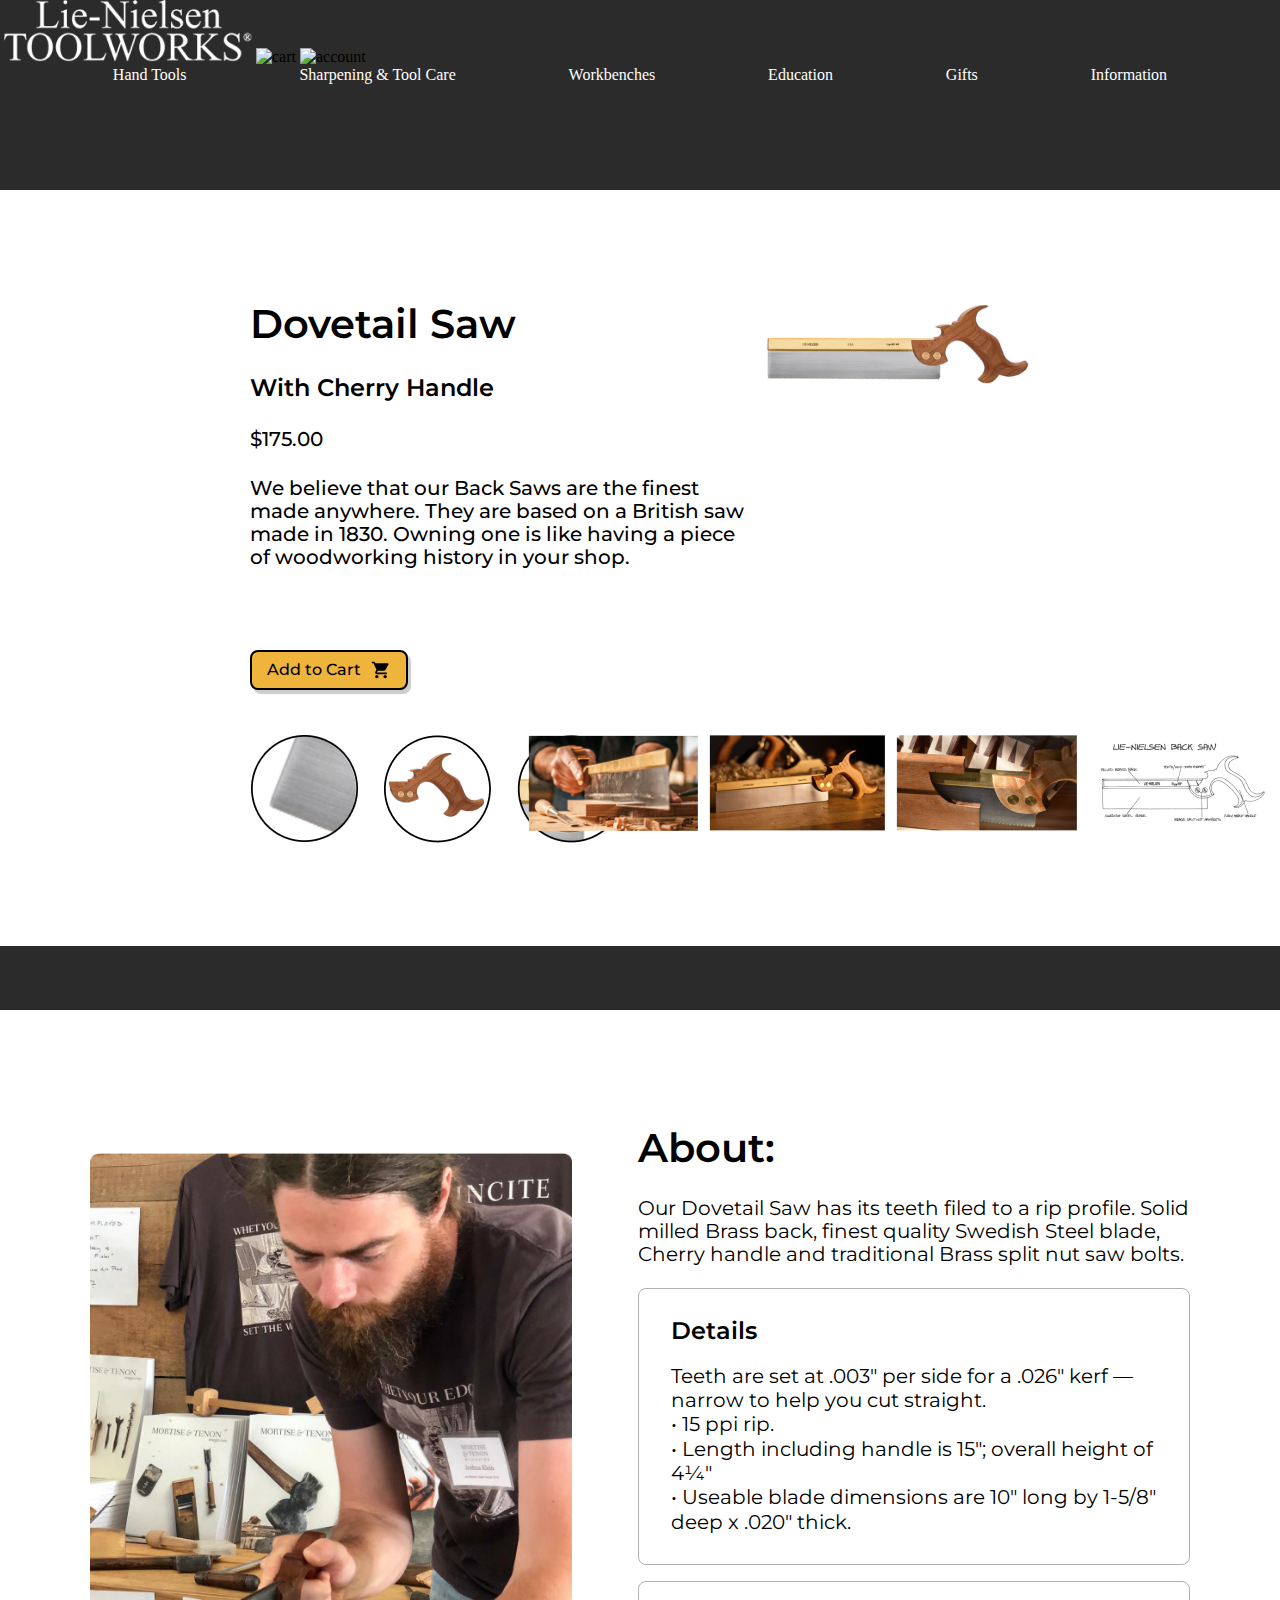
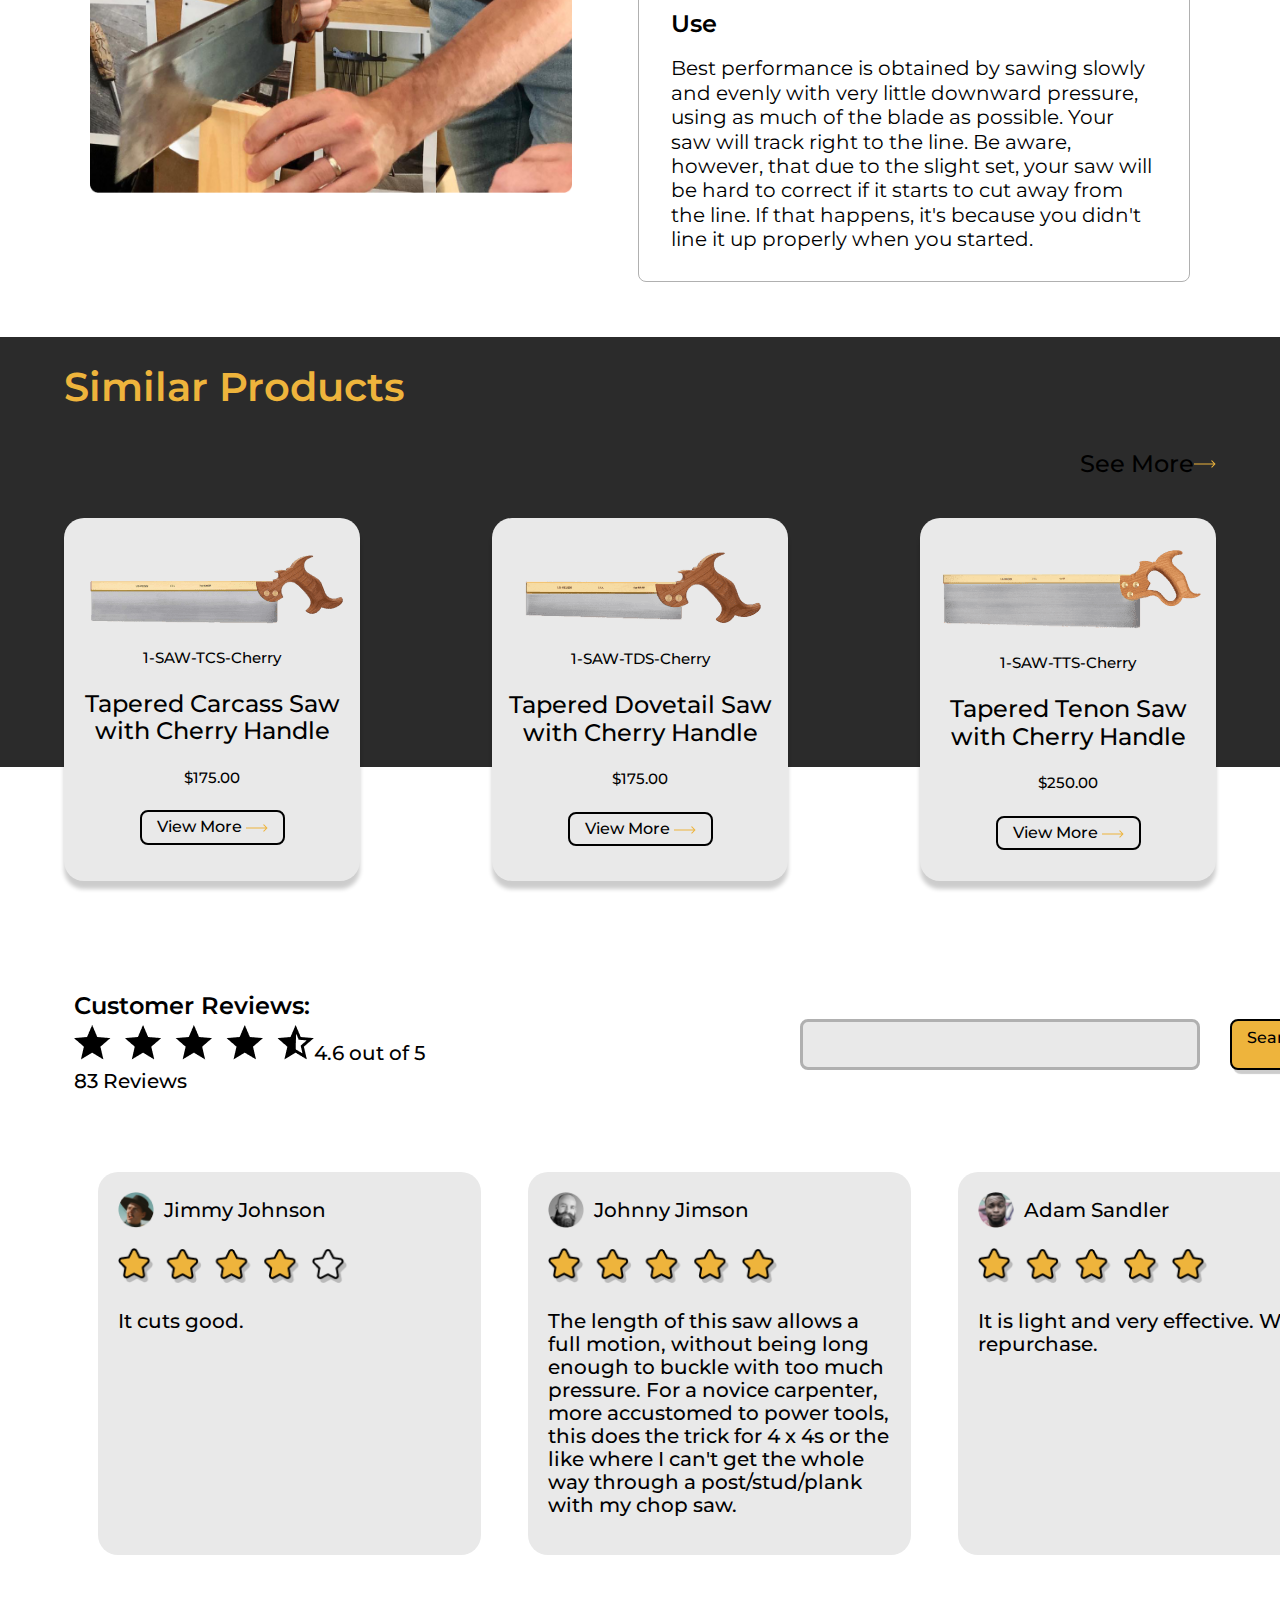
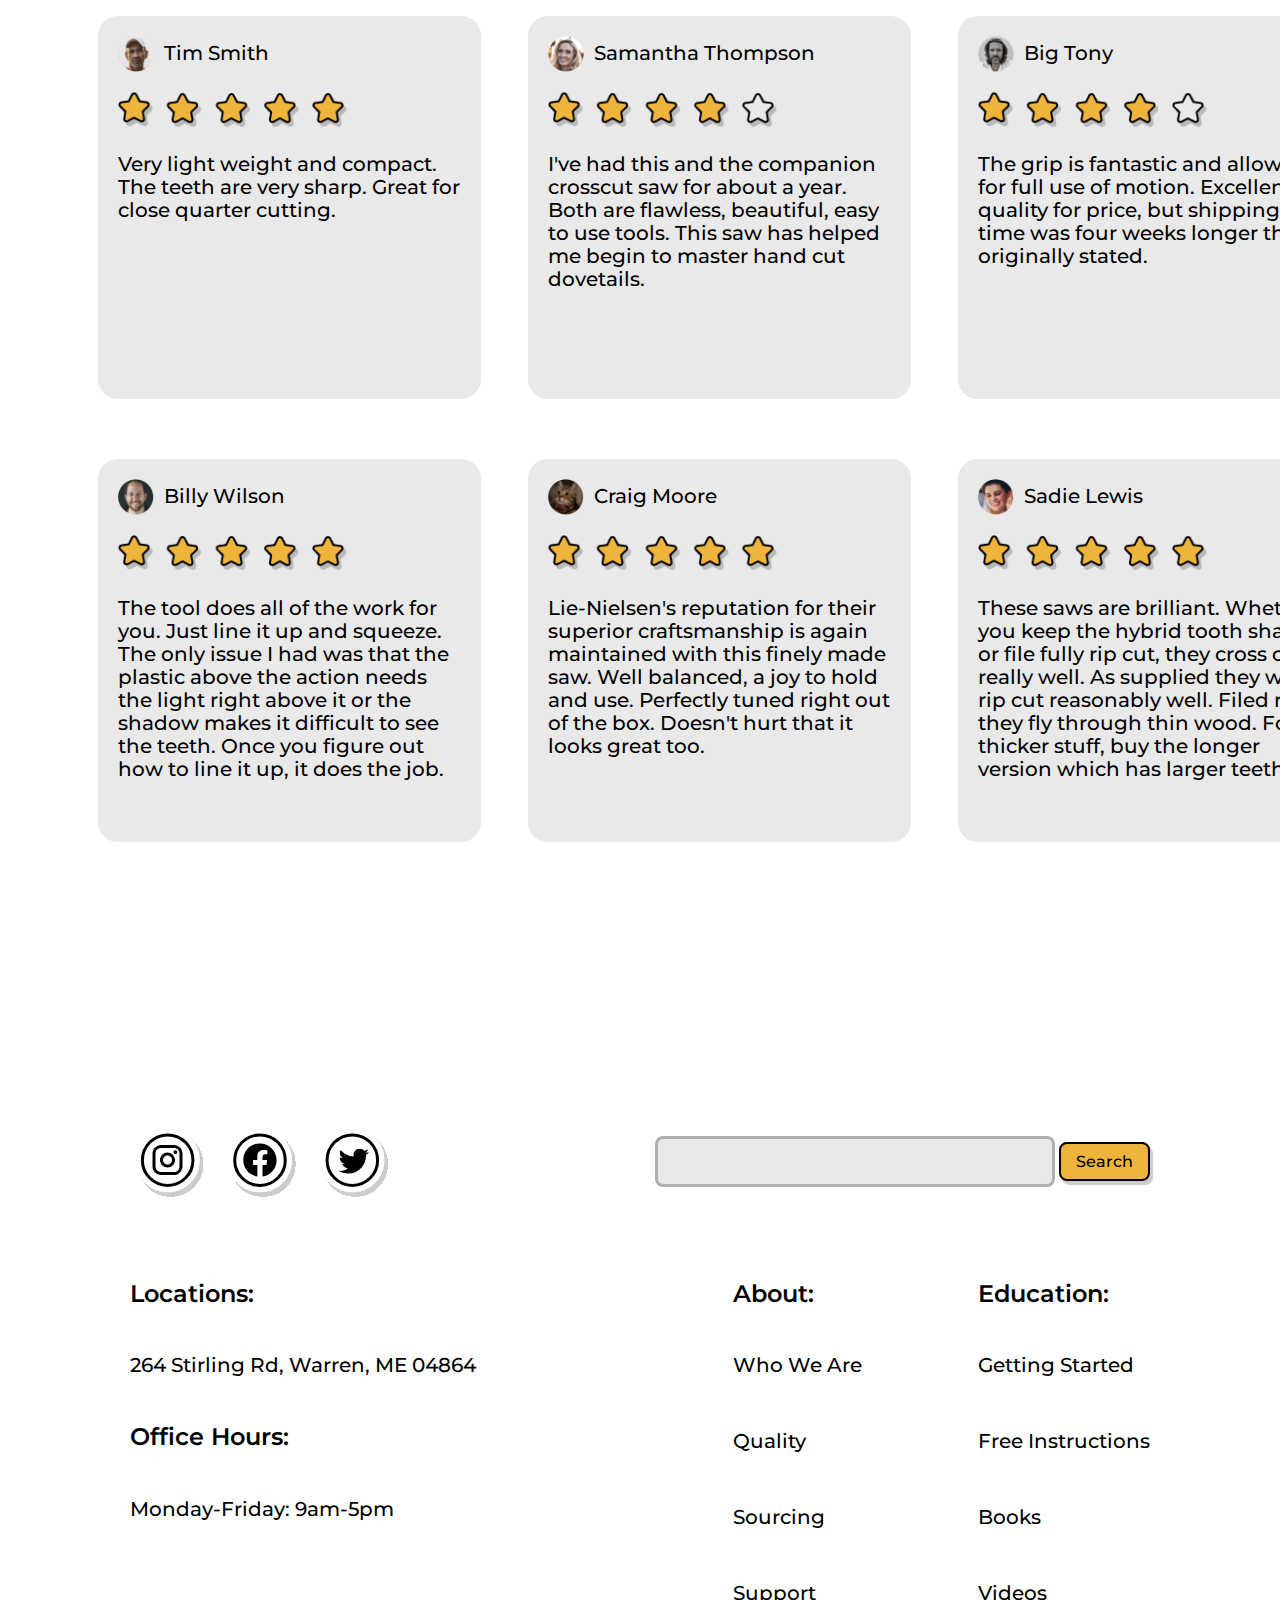
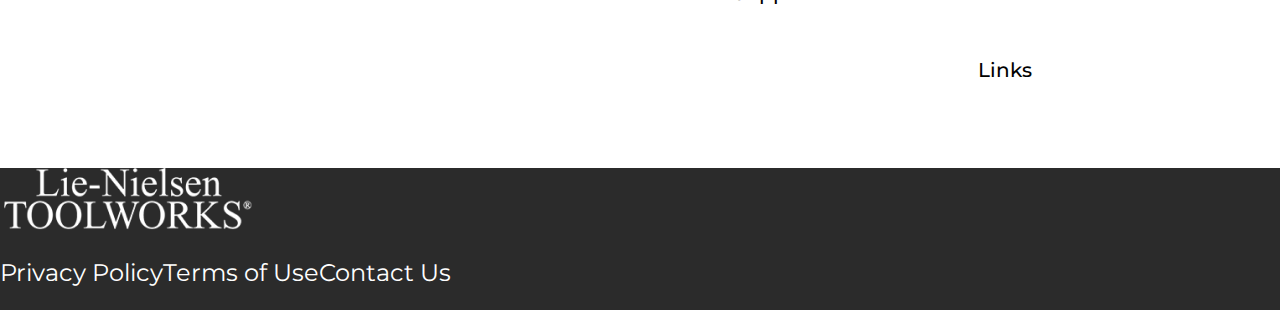
==== deploy/index.html @ eee96fc6 "in class changes" ====
<!DOCTYPE html>
<html lang="en">
<head>
    <meta charset="UTF-8">
    <meta name="viewport" content="width=device-width, initial-scale=1.0">
    <meta http-equiv="X-UA-Compatible" content="ie=edge">
    <link rel="preconnect" href="https://fonts.googleapis.com">
    <link rel="preconnect" href="https://fonts.gstatic.com" crossorigin>
    <link rel="preconnect" href="https://fonts.googleapis.com">
    <link rel="preconnect" href="https://fonts.gstatic.com" crossorigin>
    <link href="https://fonts.googleapis.com/css2?family=Montserrat:wght@400;500;600&display=swap" rel="stylesheet">
    <link rel="stylesheet" href="css/styles.css">
    <title>Starting Template</title>
</head>

<body>

    <header id="header">
    
        <section id="logo">
            <img src="img/logo.png" alt="logo">
            <img src="img/icons/cart.svg" alt="cart">
            <img src="img/icons/account.svg" alt="account">
        </section>
    
        <section id="burger-container">
            <div id="burger-button"><span></span></div>
        </section>
    
        <nav id="menu">
            <ul>
                <li><a href="#">Hand Tools</a></li>
                <li><a href="#">Sharpening & Tool Care</a></li>
                <li><a href="#">Workbenches</a></li>
                <li><a href="#">Education</a></li>
                <li><a href="#">Gifts</a></li>
                <li><a href="#">Information</a></li>
            </ul>
        </nav>
    </header>
    <section id="hero">
            <aside>
                <article class="info">
                    <section>
                        <h1>Dovetail Saw</h1>
                        <h2>With Cherry Handle</h2>
                        <h4>$175.00</h4>
        
                        <h4>We believe that our Back Saws are the finest made anywhere. They are based on a British saw made in
                            1830.
                            Owning one is like having a piece of woodworking history in your shop.</h4>
                    </section>
                    <a href="#" class="yellowbutton"> Add to Cart <img class="herocart" src="img/icons/buttoncart.svg"
                            alt="cart"></a>
                </article>
        
                <article class="mainimage">
                    <img src="img/hero/MainProduct.png" alt="MainDetails">
                </article>
            </aside>
        
            <div>
                <article>
                    <img src="img/hero/CirclePic1.png" alt="circle1">
                    <img src="img/hero/CirclePic2.png" alt="circle2">
                    <img src="img/hero/CirclePic3.png" alt="circle3">
                </article>
        
                <section>
                    <img src="img/hero/image1.png" alt="image1">
                    <img src="img/hero/image2.png" alt="image2">
                    <img src="img/hero/image3.png" alt="image3">
                    <img src="img/hero/image4.png" alt="image4">
                </section>
            </div>
        
            <span></span>
        </section>
    <section id="details">
                <aside>
                    <img src="img/MainDetails.png" alt="details main">
                </aside>
            
                <article>
                    <aside>
                        <h1>About:</h1>
                        <h7>Our Dovetail Saw has its teeth filed to a rip profile. Solid milled Brass back, finest quality Swedish
                            Steel
                            blade, Cherry handle and traditional Brass split nut saw bolts.</h7>
                    </aside>
            
                    <section>
                        <div>
                            <h2>Details</h2>
            
                            <h7>Teeth are set at .003" per side for a .026" kerf — narrow to help you cut straight.
                                <br>• 15 ppi rip.
                                <br>• Length including handle is 15"; overall height of 4¼"
                                <br>• Useable blade dimensions are 10" long by 1-5/8" deep x .020" thick.
                            </h7>
                        </div>
            
                        <aside>
                            <h2>Use</h2>
            
                            <h7>Best performance is obtained by sawing slowly and evenly with very little downward pressure, using
                                as
                                much
                                of
                                the blade as possible. Your saw will track right to the line. Be aware, however, that due to the
                                slight
                                set,
                                your saw will be hard to correct if it starts to cut away from the line. If that happens, it's
                                because
                                you
                                didn't line it up properly when you started.</h7>
                        </aside>
                    </section>
                </article>
            </section>
    <section id="similar">
                
                    <article>
                        <h1>Similar Products</h1>
                        <h5>See More <img src="img/icons/Arrow.svg" alt="arrow"></h5>
                    </article>
                
                    <span></span>
                
                    <ul>
                        <li class="tcs">
                            <img src="img/TCS.png" alt="TCS">
                            <h6>1-SAW-TCS-Cherry</h6>
                            <h5>Tapered Carcass Saw with Cherry Handle</h5>
                            <h6>$175.00</h6>
                            <a href="#" class="clearbutton">View More <img src="img/icons/Arrow.svg" alt="arrow"></a>
                        </li>
                
                        <li class="tds">
                            <img src="img/TDS.png" alt="TDS">
                            <h6>1-SAW-TDS-Cherry</h6>
                            <h5>Tapered Dovetail Saw with Cherry Handle</h5>
                            <h6>$175.00</h6>
                            <a href="#" class="clearbutton">View More <img src="img/icons/Arrow.svg" alt="arrow"></a>
                        </li>
                
                        <li class="tts">
                            <img src="img/TTS.png" alt="TTS">
                            <h6>1-SAW-TTS-Cherry</h6>
                            <h5>Tapered Tenon Saw with Cherry Handle</h5>
                            <h6>$250.00</h6>
                            <a href="#" class="clearbutton">View More <img src="img/icons/Arrow.svg" alt="arrow"></a>
                        </li>
                    </ul>
                </section>
    <section id="reviews">
                       
                        <aside class="header">
                            <h2>Customer Reviews:</h2>
                            <article>
                                <h4><img src="img/reviewstar.png" alt="review stars">4.6 out of 5</h4>
                                
                                <section class="search">
                                    <input type="search">
                                    <a href="#" class="yellowbutton"> Search</a>
                                </section>
                            </article>
                            <h4>83 Reviews</h4>
                        </aside>
                        
                        <ul>
                            <li class="jimmy">
                                <div>
                                    <img src="img/pfp/jimmy.png" alt="jimmy">
                                    <h4>Jimmy Johnson</h4>
                                </div>
                    
                                <article>
                                    <img class="rating" src="img/fourstar.png" alt="four stars">
                                    <h4>It cuts good.</h4>
                                </article>
                            </li>
                    
                            <li class="johnny">
                                <div>
                                    <img src="img/pfp/johnny.png" alt="johnny">
                                    <h4>Johnny Jimson</h4>
                                </div>
                    
                                <article>
                                    <img class="rating" src="img/fivestar.png" alt="five stars">
                                    <h4>The length of this saw allows a full motion, without being long enough to buckle with too much
                                        pressure. For a novice carpenter, more accustomed to power tools, this does the trick for 4 x 4s or
                                        the like
                                        where I can't get the whole way through a post/stud/plank with my chop saw.</h4>
                                </article>
                            </li>
                    
                            <li class="adam">
                                <div>
                                    <img src="img/pfp/adam.png" alt="adam">
                                    <h4>Adam Sandler</h4>
                                </div>
                    
                                <article>
                                    <img class="rating" src="img/fivestar.png" alt="five stars">
                                    <h4>It is light and very effective. Will repurchase. </h4>
                                </article>
                            </li>
                    
                            <li class="tim">
                                <div>
                                    <img src="img/pfp/tim.png" alt="tim">
                                    <h4>Tim Smith</h4>
                                </div>
                    
                                <article>
                                    <img class="rating" src="img/fivestar.png" alt="five stars">
                                    <h4>Very light weight and compact. The teeth are very sharp. Great for close quarter cutting.</h4>
                                </article>
                            </li>
                    
                            <li class="samantha">
                                <div>
                                    <img src="img/pfp/samantha.png" alt="samantha">
                                    <h4>Samantha Thompson</h4>
                                </div>
                    
                                <article>
                                    <img class="rating" src="img/fourstar.png" alt="four stars">
                                    <h4>I've had this and the companion crosscut saw for about a year. Both are flawless, beautiful, easy to
                                        use tools. This saw has helped me begin to master hand cut dovetails.</h4>
                                </article>
                            </li>
                    
                            <li class="tony">
                                <div>
                                    <img src="img/pfp/tony.png" alt="tony">
                                    <h4>Big Tony</h4>
                                </div>
                    
                                <article>
                                    <img class="rating" src="img/fourstar.png" alt="four stars">
                                    <h4>The grip is fantastic and allows for full use of motion. Excellent quality for price, but shipping
                                        time was four weeks longer than originally stated.</h4>
                                </article>
                            </li>
                    
                            <li class="billy">
                                <div>
                                    <img src="img/pfp/billy.png" alt="billy">
                                    <h4>Billy Wilson</h4>
                                </div>
                    
                                <article>
                                    <img class="rating" src="img/fivestar.png" alt="five stars">
                                    <h4>The tool does all of the work for you. Just line it up and squeeze. The only issue I had was that
                                        the plastic above the action needs the light right above it or the shadow makes it difficult to see
                                        the
                                        teeth. Once you figure out how to line it up, it does the job.</h4>
                                </article>
                            </li>
                    
                            <li class="craig">
                                <div>
                                    <img src="img/pfp/craig.png" alt="craig">
                                    <h4>Craig Moore</h4>
                                </div>
                    
                                <article>
                                    <img class="rating" src="img/fivestar.png" alt="five stars">
                                    <h4>Lie-Nielsen's reputation for their superior craftsmanship is again maintained with this finely made
                                        saw. Well balanced, a joy to hold and use. Perfectly tuned right out of the box. Doesn't hurt that
                                        it
                                        looks great too.</h4>
                                </article>
                            </li>
                    
                            <li class="sadie">
                                <div>
                                    <img src="img/pfp/sadie.png" alt="sadie">
                                    <h4>Sadie Lewis</h4>
                                </div>
                    
                                <article>
                                    <img class="rating" src="img/fivestar.png" alt="five stars">
                                    <h4>These saws are brilliant. Whether you keep the hybrid tooth shape or file fully rip cut, they cross
                                        cut really well. As supplied they will rip cut reasonably well. Filed rip they fly through thin
                                        wood.
                                        For thicker stuff, buy the longer version which has larger teeth.</h4>
                                </article>
                            </li>
                        </ul>
                    
                        <article>
                            <h5>See More <img class="bluearrow" src="img/icons/Arrow.svg" alt="arrow"></h5>
                        </article>
                    </section>
    <section id="contact">
                        
                            <section>
                                <img src="img/icons/socials.svg" alt="socials">
                                <aside>
                                    <input type="search">
                                    <a href="#" class="yellowbutton"> Search</a>
                                </aside>
                            </section>
                        
                            <div>
                                <aside class="about">
                                    <h2>Locations:</h2>
                                    <h4>264 Stirling Rd, Warren, ME 04864</h4>
                        
                                    <h2>Office Hours:</h2>
                                    <h4>Monday-Friday: 9am-5pm</h4>
                                </aside>
                        
                                <aside class="location">
                                    <article>
                                        <h2>About:</h2>
                        
                                        <h4>Who We Are</h4>
                                        <h4>Quality</h4>
                                        <h4>Sourcing</h4>
                                        <h4>Support</h4>
                                    </article>
                        
                                    <section>
                                        <h2>Education:</h2>
                        
                                        <h4>Getting Started</h4>
                                        <h4>Free Instructions</h4>
                                        <h4>Books</h4>
                                        <h4>Videos</h4>
                                        <h4>Links</h4>
                                    </section>
                            </div>
                        
                            </aside>
                        </section>
    <footer id="footer"> 
                                <img src="img/logo.png" alt="logo">
                            
                                <div>
                                    <h3>Privacy Policy</h3>
                                    <h3>Terms of Use</h3>
                                    <h3>Contact Us</h3>
                                </div>
                            </footer>
    <script src="js/scripts-min.js"></script>
    
</body>

</html>
---- deploy/css/styles.css ----
/* =============
    Mixins
============= */
/* ---------------- Media Queries ---------------- */
/* =============
    Variables
============= */
:root {
  --black: #000000;
  --white: #ffffff;
}

/*! normalize.css v8.0.1 | MIT License | github.com/necolas/normalize.css */
/* Document
   ========================================================================== */
/**
 * 1. Correct the line height in all browsers.
 * 2. Prevent adjustments of font size after orientation changes in iOS.
 */
html {
  line-height: 1.15; /* 1 */
  -webkit-text-size-adjust: 100%; /* 2 */
}

/* Sections
   ========================================================================== */
/**
 * Remove the margin in all browsers.
 */
body {
  margin: 0;
}

/**
 * Render the `main` element consistently in IE.
 */
main {
  display: block;
}

/**
 * Correct the font size and margin on `h1` elements within `section` and
 * `article` contexts in Chrome, Firefox, and Safari.
 */
h1 {
  font-size: 2em;
  margin: 0.67em 0;
}

/* Grouping content
   ========================================================================== */
/**
 * 1. Add the correct box sizing in Firefox.
 * 2. Show the overflow in Edge and IE.
 */
hr {
  box-sizing: content-box; /* 1 */
  height: 0; /* 1 */
  overflow: visible; /* 2 */
}

/**
 * 1. Correct the inheritance and scaling of font size in all browsers.
 * 2. Correct the odd `em` font sizing in all browsers.
 */
pre {
  font-family: monospace, monospace; /* 1 */
  font-size: 1em; /* 2 */
}

/* Text-level semantics
   ========================================================================== */
/**
 * Remove the gray background on active links in IE 10.
 */
a {
  background-color: transparent;
}

/**
 * 1. Remove the bottom border in Chrome 57-
 * 2. Add the correct text decoration in Chrome, Edge, IE, Opera, and Safari.
 */
abbr[title] {
  border-bottom: none; /* 1 */
  text-decoration: underline; /* 2 */
  text-decoration: underline dotted; /* 2 */
}

/**
 * Add the correct font weight in Chrome, Edge, and Safari.
 */
b,
strong {
  font-weight: bolder;
}

/**
 * 1. Correct the inheritance and scaling of font size in all browsers.
 * 2. Correct the odd `em` font sizing in all browsers.
 */
code,
kbd,
samp {
  font-family: monospace, monospace; /* 1 */
  font-size: 1em; /* 2 */
}

/**
 * Add the correct font size in all browsers.
 */
small {
  font-size: 80%;
}

/**
 * Prevent `sub` and `sup` elements from affecting the line height in
 * all browsers.
 */
sub,
sup {
  font-size: 75%;
  line-height: 0;
  position: relative;
  vertical-align: baseline;
}

sub {
  bottom: -0.25em;
}

sup {
  top: -0.5em;
}

/* Embedded content
   ========================================================================== */
/**
 * Remove the border on images inside links in IE 10.
 */
img {
  border-style: none;
}

/* Forms
   ========================================================================== */
/**
 * 1. Change the font styles in all browsers.
 * 2. Remove the margin in Firefox and Safari.
 */
button,
input,
optgroup,
select,
textarea {
  font-family: inherit; /* 1 */
  font-size: 100%; /* 1 */
  line-height: 1.15; /* 1 */
  margin: 0; /* 2 */
}

/**
 * Show the overflow in IE.
 * 1. Show the overflow in Edge.
 */
button,
input { /* 1 */
  overflow: visible;
}

/**
 * Remove the inheritance of text transform in Edge, Firefox, and IE.
 * 1. Remove the inheritance of text transform in Firefox.
 */
button,
select { /* 1 */
  text-transform: none;
}

/**
 * Correct the inability to style clickable types in iOS and Safari.
 */
button,
[type=button],
[type=reset],
[type=submit] {
  -webkit-appearance: button;
}

/**
 * Remove the inner border and padding in Firefox.
 */
button::-moz-focus-inner,
[type=button]::-moz-focus-inner,
[type=reset]::-moz-focus-inner,
[type=submit]::-moz-focus-inner {
  border-style: none;
  padding: 0;
}

/**
 * Restore the focus styles unset by the previous rule.
 */
button:-moz-focusring,
[type=button]:-moz-focusring,
[type=reset]:-moz-focusring,
[type=submit]:-moz-focusring {
  outline: 1px dotted ButtonText;
}

/**
 * Correct the padding in Firefox.
 */
fieldset {
  padding: 0.35em 0.75em 0.625em;
}

/**
 * 1. Correct the text wrapping in Edge and IE.
 * 2. Correct the color inheritance from `fieldset` elements in IE.
 * 3. Remove the padding so developers are not caught out when they zero out
 *    `fieldset` elements in all browsers.
 */
legend {
  box-sizing: border-box; /* 1 */
  color: inherit; /* 2 */
  display: table; /* 1 */
  max-width: 100%; /* 1 */
  padding: 0; /* 3 */
  white-space: normal; /* 1 */
}

/**
 * Add the correct vertical alignment in Chrome, Firefox, and Opera.
 */
progress {
  vertical-align: baseline;
}

/**
 * Remove the default vertical scrollbar in IE 10+.
 */
textarea {
  overflow: auto;
}

/**
 * 1. Add the correct box sizing in IE 10.
 * 2. Remove the padding in IE 10.
 */
[type=checkbox],
[type=radio] {
  box-sizing: border-box; /* 1 */
  padding: 0; /* 2 */
}

/**
 * Correct the cursor style of increment and decrement buttons in Chrome.
 */
[type=number]::-webkit-inner-spin-button,
[type=number]::-webkit-outer-spin-button {
  height: auto;
}

/**
 * 1. Correct the odd appearance in Chrome and Safari.
 * 2. Correct the outline style in Safari.
 */
[type=search] {
  -webkit-appearance: textfield; /* 1 */
  outline-offset: -2px; /* 2 */
}

/**
 * Remove the inner padding in Chrome and Safari on macOS.
 */
[type=search]::-webkit-search-decoration {
  -webkit-appearance: none;
}

/**
 * 1. Correct the inability to style clickable types in iOS and Safari.
 * 2. Change font properties to `inherit` in Safari.
 */
::-webkit-file-upload-button {
  -webkit-appearance: button; /* 1 */
  font: inherit; /* 2 */
}

/* Interactive
   ========================================================================== */
/*
 * Add the correct display in Edge, IE 10+, and Firefox.
 */
details {
  display: block;
}

/*
 * Add the correct display in all browsers.
 */
summary {
  display: list-item;
}

/* Misc
   ========================================================================== */
/**
 * Add the correct display in IE 10+.
 */
template {
  display: none;
}

/**
 * Add the correct display in IE 10.
 */
[hidden] {
  display: none;
}

/* =============
    Base
============= */
ul {
  list-style: none;
  padding: 0px;
  margin: 0px;
}

div {
  display: flex;
  flex-direction: column;
}
@media (min-width: 1024px) {
  div {
    flex-direction: row;
  }
}

img {
  max-width: 100%;
}

/* =============
    Typography
============= */
h1 {
  font-family: "Montserrat", sans-serif;
  font-weight: 600;
  color: black;
  font-size: 40px;
}

h2 {
  font-family: "Montserrat", sans-serif;
  font-weight: 600;
  color: black;
  font-size: 24px;
}

h3 {
  font-family: "Montserrat", sans-serif;
  font-weight: 400;
  color: black;
  font-size: 24px;
}

h4 {
  font-family: "Montserrat", sans-serif;
  font-weight: 500;
  color: black;
  font-size: 20px;
}

h5 {
  font-family: "Montserrat", sans-serif;
  font-weight: 500;
  color: black;
  font-size: 24px;
}

h6 {
  font-family: "Montserrat", sans-serif;
  font-weight: 500;
  color: black;
  font-size: 15px;
}

h7 {
  font-family: "Montserrat", sans-serif;
  font-weight: 400;
  color: black;
  font-size: 20px;
}

/* =============
    Buttons
============= */
.yellowbutton {
  background-color: #EEB43C;
  padding: 8px 15px;
  color: #000000;
  text-decoration: none;
  border: 2.5px solid #000000;
  border-radius: 8px;
  font-family: "Montserrat", sans-serif;
  font-weight: 500;
  box-shadow: 3px 4px 1px rgba(0, 0, 0, 0.2);
}
.yellowbutton:hover {
  background-color: #EED091;
  color: #6A6A6A;
  border: 2.5px solid #6A6A6A;
  box-shadow: none;
  transition: 0.3s;
}
.yellowbutton:active {
  background-color: #EED091;
  color: #6A6A6A;
  border: 2.5px solid #6A6A6A;
  box-shadow: inset 4px 7px 1px rgba(0, 0, 0, 0.2);
}

.clearbutton {
  background-color: transparent;
  padding: 6px 15px;
  color: #000000;
  text-decoration: none;
  border: 2px solid #000000;
  border-radius: 8px;
  font-family: "Montserrat", sans-serif;
  font-weight: 500;
}
.clearbutton:hover {
  color: #B0B0B0;
  border: 2px solid #B0B0B0;
}

.snsbutton {
  background-color: #FFFFFF;
  border-radius: 50%;
  border: solid #FFFFFF;
  box-shadow: 3px 3px 0px rgba(0, 0, 0, 0.25);
  height: 64px;
  width: 64px;
}

/* =============
    Forms
============= */
[type=text], [type=password], [type=date], [type=datetime], [type=datetime-local], [type=month], [type=week], [type=email], [type=number], [type=search], [type=tel], [type=time], [type=url], [type=color], textarea {
  box-shadow: none;
}

[type=text]:focus, [type=password]:focus, [type=date]:focus, [type=datetime]:focus, [type=datetime-local]:focus, [type=month]:focus, [type=week]:focus, [type=email]:focus, [type=number]:focus, [type=search]:focus, [type=tel]:focus, [type=time]:focus, [type=url]:focus, [type=color]:focus, textarea:focus {
  box-shadow: none;
}

input[type=text],
input[type=email],
input[type=password],
textarea {
  -webkit-appearance: none;
}

/* =============
    Navigation
============= */
/* =============
    Header
============= */
/* =============
    Footer
============= */
#contact {
  margin: 80px 130px 0px;
}
#contact section {
  display: flex;
  align-items: center;
  justify-content: space-between;
  padding-bottom: 60px;
}
#contact section input {
  width: 400px;
  height: 51px;
  background-color: #E9E9E9;
  border: 3px solid #B0B0B0;
  border-radius: 8px;
}
#contact section a.yellowbutton {
  width: 100px;
  height: 51px;
}
#contact div {
  display: flex;
  justify-content: space-between;
}
#contact div .about {
  display: flex;
  flex-direction: column;
}
#contact div .location {
  display: flex;
  flex-direction: row;
  gap: 116px;
}
#contact div .location article {
  display: flex;
  flex-direction: column;
}
#contact div .location section {
  display: flex;
  flex-direction: column;
  align-items: flex-start;
}

#details {
  display: flex;
  align-items: center;
  justify-content: center;
  margin: 100px 90px;
  gap: 66px;
}
#details article {
  height: 755px;
  width: 641px;
}
#details article aside {
  padding-bottom: 22px;
}
#details article section {
  display: flex;
  flex-direction: column;
  gap: 16px;
}
#details article section div {
  display: flex;
  flex-direction: column;
  border: 1px solid #B0B0B0;
  border-radius: 8px;
  line-height: 24.38px;
  padding: 10px 32px 10px;
  padding-bottom: 30px;
}
#details article section aside {
  display: flex;
  flex-direction: column;
  border: 1px solid #B0B0B0;
  border-radius: 8px;
  line-height: 24.38px;
  padding: 10px 32px;
  padding-bottom: 30px;
}

footer {
  background-color: #2B2B2B;
}
footer h3 {
  color: #FFFFFF;
}

#header {
  width: 100%;
  height: 190px;
  background-color: #2B2B2B;
}
#header h3 {
  color: #FFFFFF;
}
#header .logo {
  display: flex;
}
#header #burger-button {
  display: block;
}
@media (min-width: 1024px) {
  #header #burger-button {
    display: none;
  }
}
#header #main-menu {
  display: none;
}
#header #main-menu ul {
  display: flex;
}
@media (min-width: 1024px) {
  #header #main-menu {
    display: inline;
  }
}
#header span,
#header span::before,
#header span::after {
  display: block;
  height: 5px;
  width: 30px;
  background-color: #FFFFFF;
}
#header span {
  z-index: 3px;
  display: block;
  position: relative;
}
#header span::before {
  position: absolute;
  content: " ";
  top: -10px;
}
#header span::after {
  position: absolute;
  content: " ";
  top: 10px;
}

#menu ul {
  display: flex;
  align-items: center;
  justify-content: space-evenly;
}
#menu ul a {
  color: #FFFFFF;
  text-decoration: none;
}

#hero {
  height: 723.84px;
  margin: 84px 250px;
  display: flex;
  flex-direction: column;
  align-items: center;
}
#hero span {
  background-color: #2B2B2B;
  position: absolute;
  width: 100%;
  height: 64px;
  bottom: -110px;
}
#hero .herocart {
  fill: #000000;
}
#hero aside {
  display: flex;
  flex-direction: row;
  justify-content: space-evenly;
  width: 100%;
}
#hero aside article {
  padding-bottom: 45px;
  gap: 25px;
}
#hero aside article section {
  width: 508px;
  padding-bottom: 54px;
}
#hero aside article .info {
  width: 530px;
}
#hero aside article .yellowbutton {
  display: flex;
  align-items: center;
  width: 124px;
}
#hero aside article .yellowbutton .herocart {
  padding-left: 10px;
}
#hero div {
  display: flex;
  flex-direction: row;
  justify-content: space-between;
  width: 100%;
  gap: 25px;
}
#hero div article {
  display: flex;
  height: 108px;
  gap: 26px;
}
#hero div article img {
  height: 108px;
  width: 108px;
}
#hero div section {
  display: flex;
  height: 96px;
  gap: 11px;
}

#reviews {
  display: grid;
  flex-direction: column;
}
#reviews aside {
  display: flex;
  flex-direction: column;
  margin-left: 74px;
  margin-right: 74px;
  padding-bottom: 45px;
}
#reviews aside * {
  margin: 0px;
}
#reviews aside article {
  display: flex;
  align-items: center;
  justify-content: space-between;
  gap: 10px;
}
#reviews aside article section {
  display: flex;
  gap: 30px;
}
#reviews aside article img {
  height: 35px;
  width: 240px;
}
#reviews aside article .yellowbutton {
  width: 100px;
}
#reviews aside article input {
  width: 400px;
  height: 51px;
  background-color: #E9E9E9;
  border: 3px solid #B0B0B0;
  border-radius: 8px;
}
#reviews ul {
  display: grid;
  grid-template-areas: "jimmy johnny adam" "tim samantha tony" "billy craig sadie";
  justify-items: center;
  margin: 34px 74px;
  width: 1290px;
  height: 1330px;
}
#reviews ul li {
  display: flex;
  flex-direction: column;
  background-color: #E9E9E9;
  border-radius: 20px;
  display: flex;
  width: 383px;
  height: 383px;
}
#reviews ul li div {
  display: flex;
  align-items: center;
  justify-content: flex-start;
  gap: 10px;
  padding-left: 20px;
  padding-right: 20px;
}
#reviews ul li div img {
  height: 36px;
  width: 36px;
}
#reviews ul li article {
  display: flex;
  flex-direction: column;
  padding-left: 20px;
  padding-right: 20px;
}
#reviews ul li .rating {
  width: 229px;
  height: 35px;
}
#reviews article h5 {
  color: #0066FF;
  display: flex;
  justify-content: flex-end;
}
#reviews article h5 .bluearrow {
  filter: invert(33%) sepia(47%) saturate(7453%) hue-rotate(210deg) brightness(99%) contrast(108%);
}

#similar {
  margin: 111px 64px;
}
#similar article, #similar ul {
  position: relative;
  z-index: 2000;
}
#similar span {
  z-index: 0px;
  position: absolute;
  width: 100%;
  height: 430px;
  left: 0px;
  top: 1937px;
  background-color: #2B2B2B;
}
#similar h1 {
  color: #EEB43C;
}
#similar h5 {
  display: flex;
  justify-content: flex-end;
}
#similar ul {
  display: flex;
  justify-content: center;
  gap: 132px;
}
#similar ul li {
  gap: 24px;
  display: flex;
  flex-direction: column;
  align-items: center;
  width: 347px;
  height: 363px;
  background-color: #E9E9E9;
  box-shadow: 0px 8px 4px rgba(0, 0, 0, 0.2);
  border-radius: 20px;
  justify-content: center;
}
#similar ul li * {
  margin: 0px;
}
#similar ul li h5 {
  text-align: center;
}
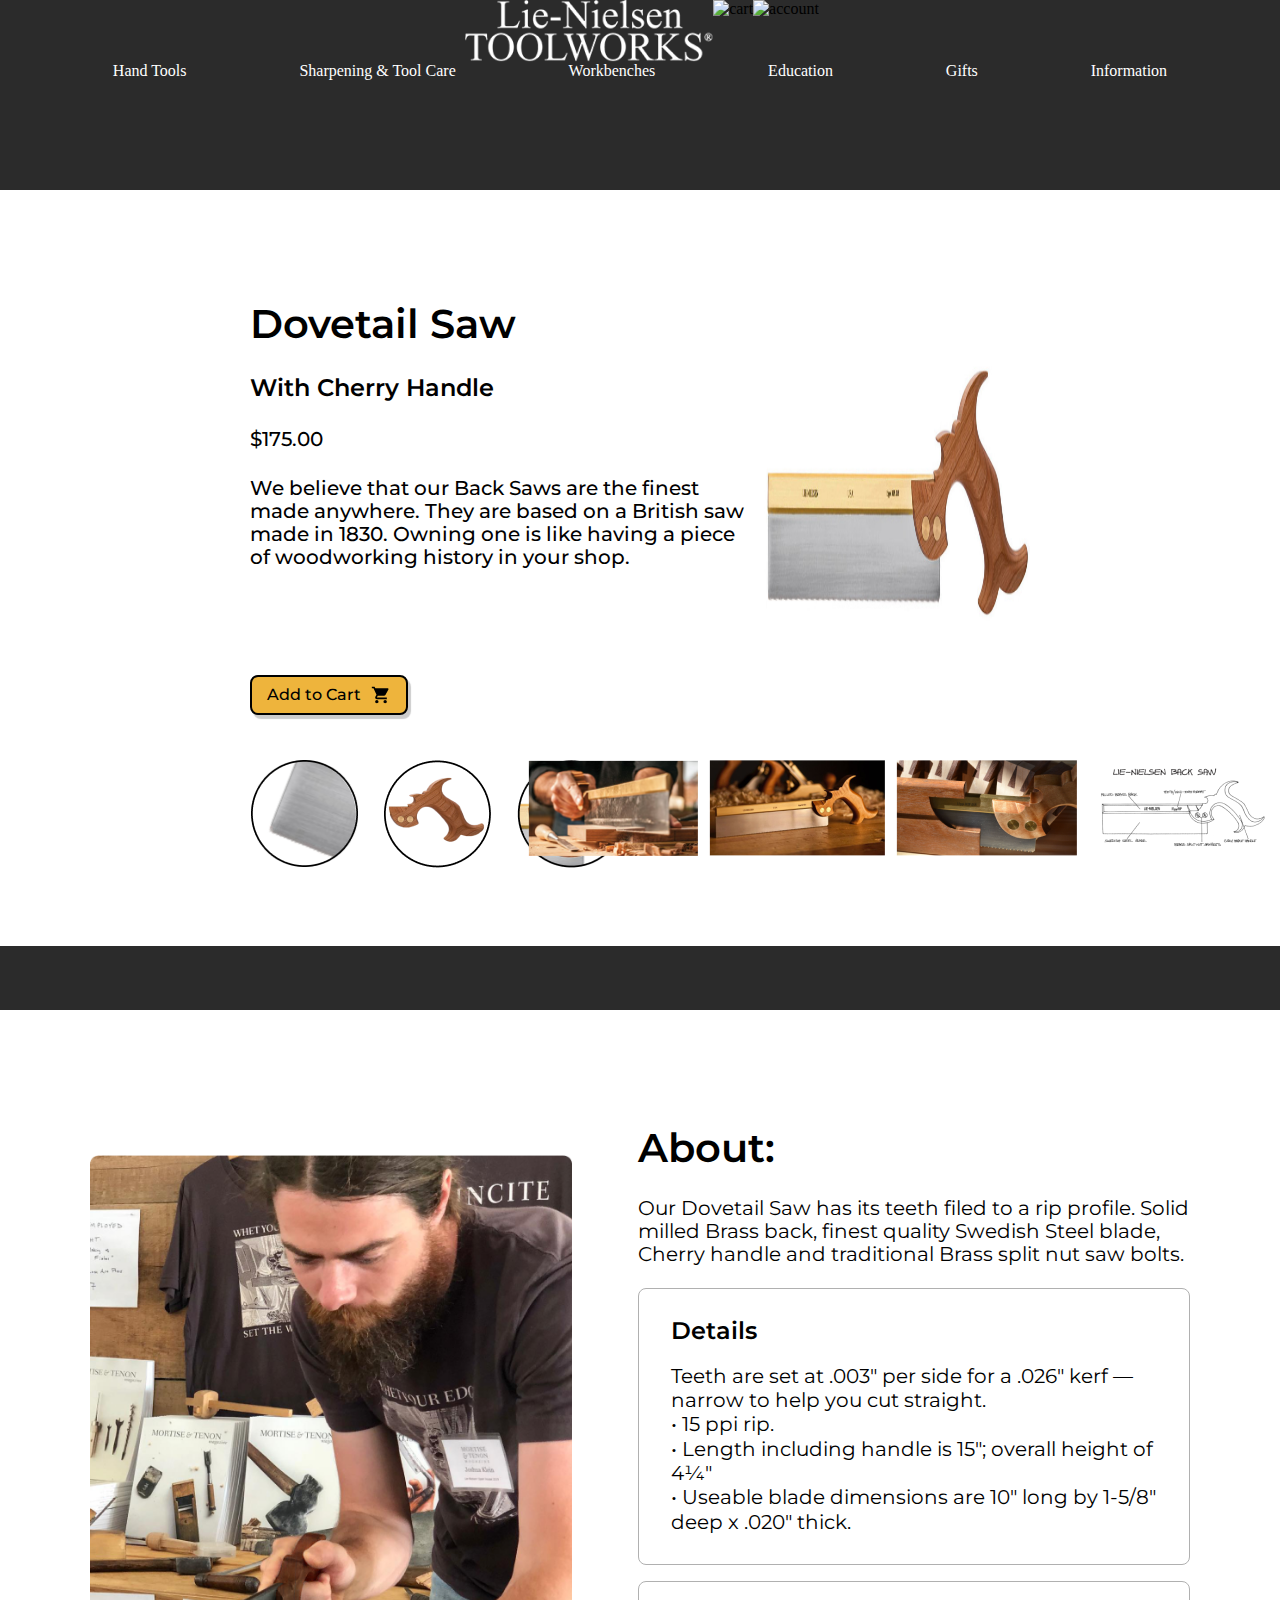
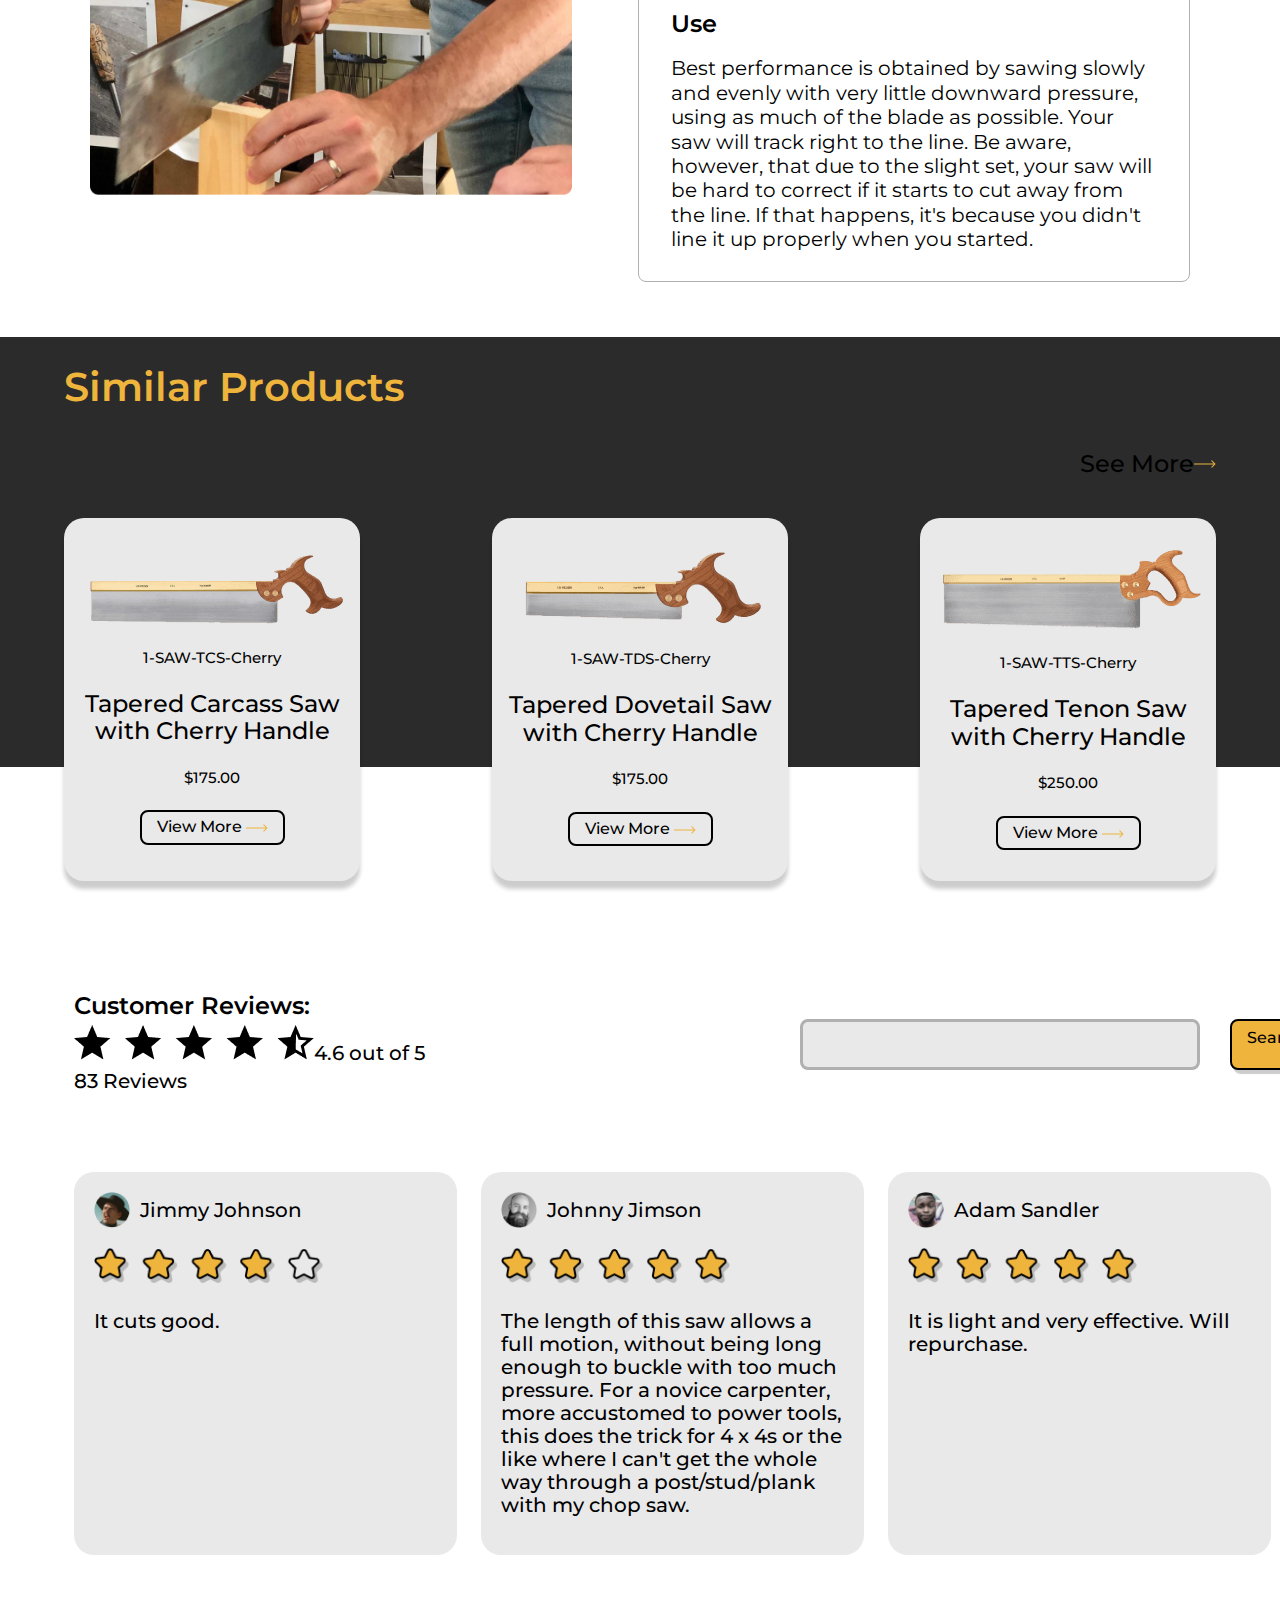
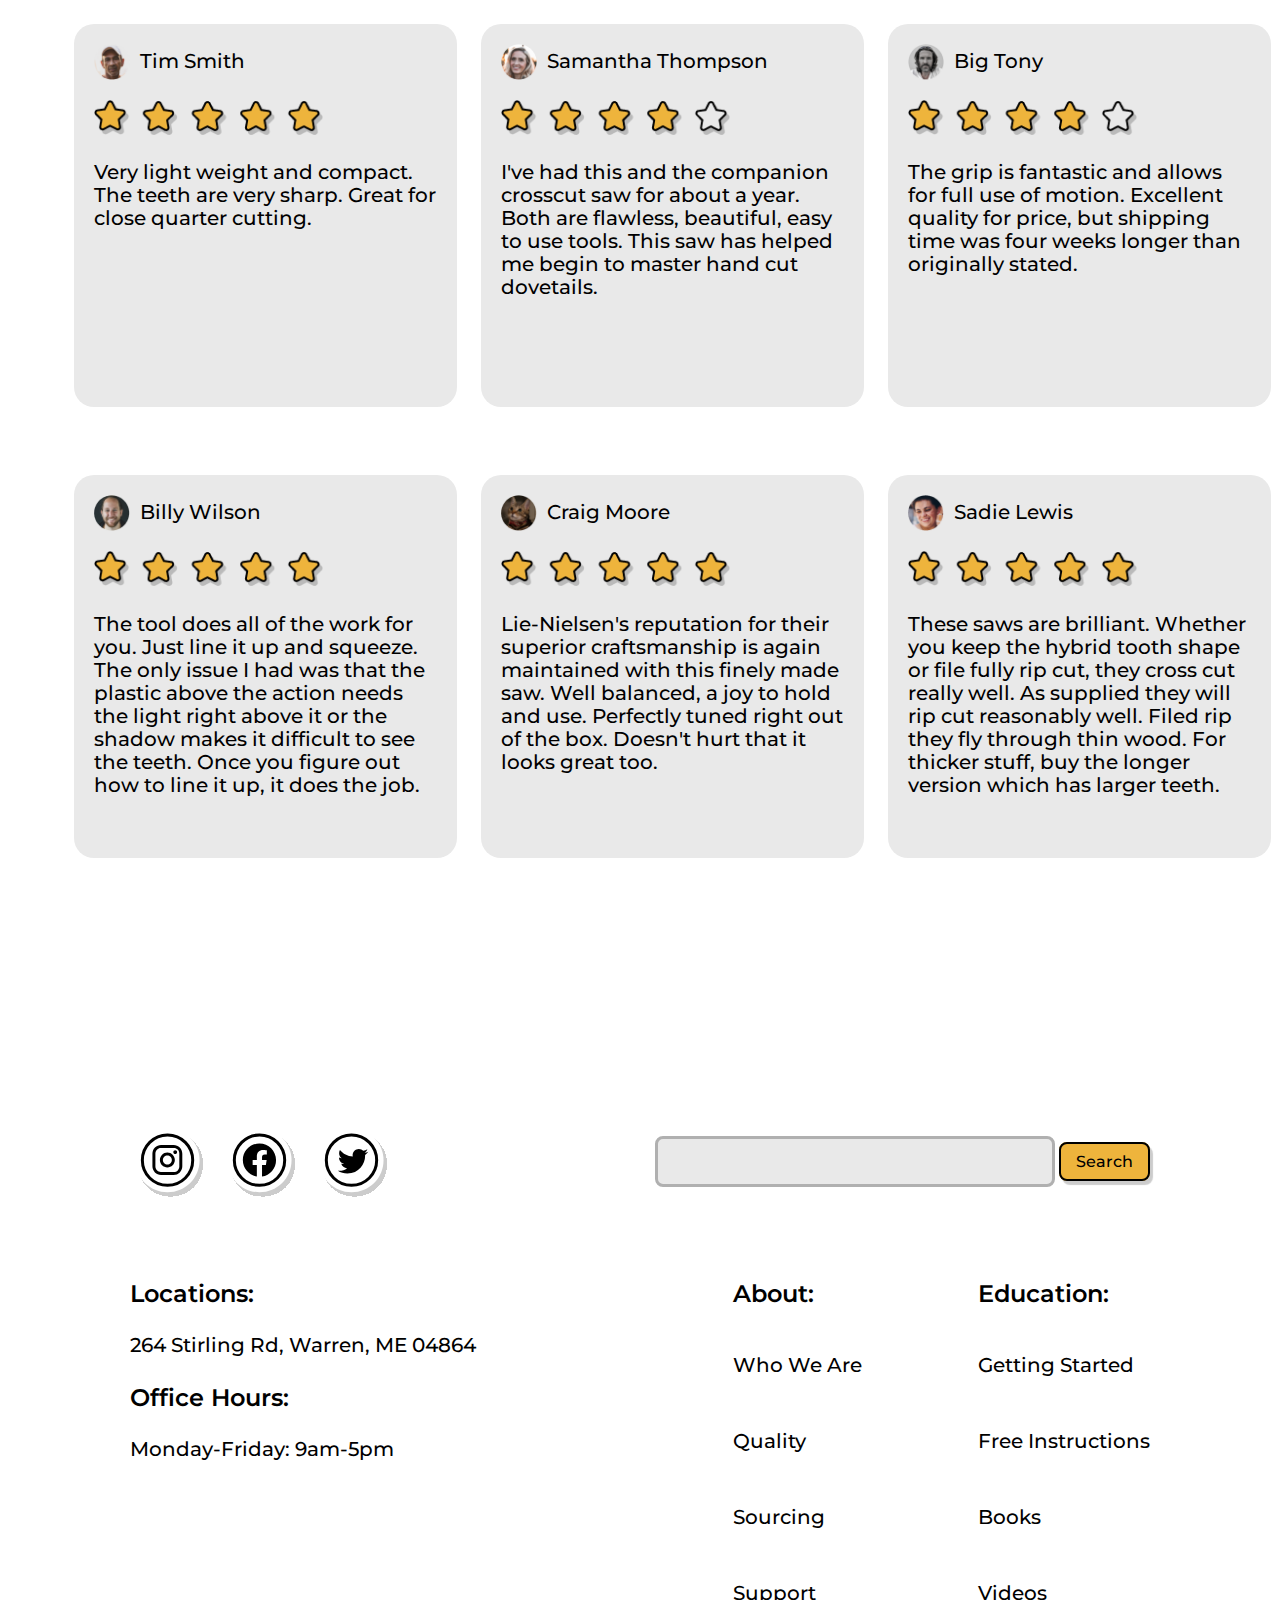
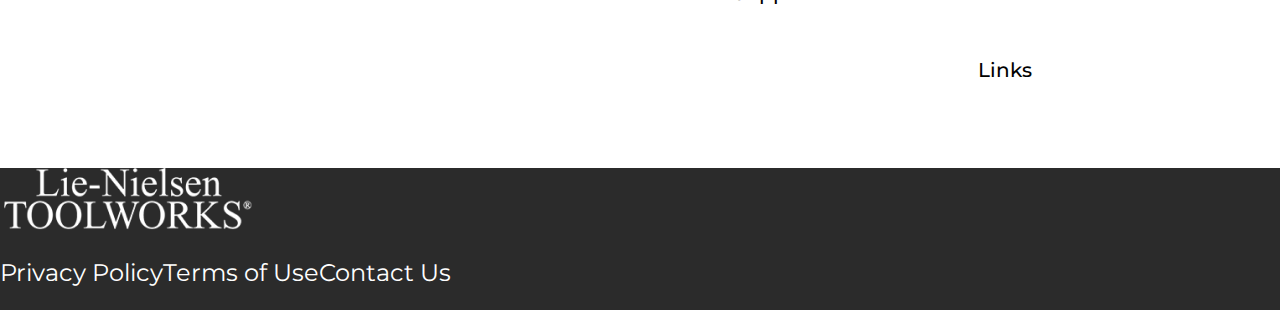
==== commit 6f0bb8ca: "class" ====
--- a/deploy/index.html
+++ b/deploy/index.html
@@ -40,11 +40,16 @@
     </header>
     <section id="hero">
             <aside>
+        
                 <article class="info">
                     <section>
                         <h1>Dovetail Saw</h1>
                         <h2>With Cherry Handle</h2>
                         <h4>$175.00</h4>
+        
+                        <article class="mainmobile">
+                            <img src="img/mobilemain.png" alt="MainMobile">
+                        </article>
         
                         <h4>We believe that our Back Saws are the finest made anywhere. They are based on a British saw made in
                             1830.
@@ -57,6 +62,7 @@
                 <article class="mainimage">
                     <img src="img/hero/MainProduct.png" alt="MainDetails">
                 </article>
+        
             </aside>
         
             <div>
@@ -299,7 +305,7 @@
     <section id="contact">
                         
                             <section>
-                                <img src="img/icons/socials.svg" alt="socials">
+                                <img class="socials" src="img/icons/socials.svg" alt="socials">
                                 <aside>
                                     <input type="search">
                                     <a href="#" class="yellowbutton"> Search</a>
--- a/deploy/css/styles.css
+++ b/deploy/css/styles.css
@@ -482,29 +482,57 @@
   justify-content: space-between;
   padding-bottom: 60px;
 }
+#contact section .socials {
+  width: 265px;
+  height: 76px;
+}
 #contact section input {
-  width: 400px;
-  height: 51px;
-  background-color: #E9E9E9;
-  border: 3px solid #B0B0B0;
-  border-radius: 8px;
+  display: none;
+}
+@media (min-width: 1024px) {
+  #contact section input {
+    display: inline;
+    width: 400px;
+    height: 51px;
+    background-color: #E9E9E9;
+    border: 3px solid #B0B0B0;
+    border-radius: 8px;
+  }
 }
 #contact section a.yellowbutton {
-  width: 100px;
-  height: 51px;
+  display: none;
+}
+@media (min-width: 1024px) {
+  #contact section a.yellowbutton {
+    display: inline;
+    width: 100px;
+    height: 51px;
+  }
 }
 #contact div {
   display: flex;
   justify-content: space-between;
 }
 #contact div .about {
-  display: flex;
-  flex-direction: column;
+  display: none;
+}
+@media (min-width: 1024px) {
+  #contact div .about {
+    display: flex;
+    flex-direction: column;
+    display: inline;
+  }
 }
 #contact div .location {
-  display: flex;
-  flex-direction: row;
-  gap: 116px;
+  display: none;
+}
+@media (min-width: 1024px) {
+  #contact div .location {
+    display: inline;
+    display: flex;
+    flex-direction: row;
+    gap: 116px;
+  }
 }
 #contact div .location article {
   display: flex;
@@ -516,16 +544,42 @@
   align-items: flex-start;
 }
 
-#details {
-  display: flex;
-  align-items: center;
-  justify-content: center;
-  margin: 100px 90px;
-  gap: 66px;
+@media (min-width: 576px) {
+  #details {
+    display: flex;
+    flex-direction: column;
+    align-items: center;
+  }
+}
+@media (min-width: 1024px) {
+  #details {
+    display: flex;
+    flex-direction: row;
+    align-items: center;
+    justify-content: center;
+    margin: 100px 90px;
+    gap: 66px;
+  }
+}
+#details aside img {
+  width: 256px;
+  height: 340px;
+  display: flex;
+}
+@media (min-width: 1024px) {
+  #details aside img {
+    height: auto;
+    width: auto;
+  }
 }
 #details article {
-  height: 755px;
-  width: 641px;
+  width: 358px;
+}
+@media (min-width: 1024px) {
+  #details article {
+    height: 755px;
+    width: 641px;
+  }
 }
 #details article aside {
   padding-bottom: 22px;
@@ -555,22 +609,44 @@
 }
 
 footer {
+  width: 100%;
   background-color: #2B2B2B;
 }
 footer h3 {
   color: #FFFFFF;
 }
+footer h3, footer img {
+  display: none;
+}
+@media (min-width: 1024px) {
+  footer h3, footer img {
+    display: inline;
+  }
+}
 
 #header {
+  background-color: #2B2B2B;
   width: 100%;
-  height: 190px;
-  background-color: #2B2B2B;
+  height: 43px;
+}
+@media (min-width: 1024px) {
+  #header {
+    width: 100%;
+    height: 190px;
+  }
 }
 #header h3 {
   color: #FFFFFF;
 }
-#header .logo {
-  display: flex;
+#header #logo {
+  display: none;
+}
+@media (min-width: 1024px) {
+  #header #logo {
+    display: inline;
+    display: flex;
+    justify-content: center;
+  }
 }
 #header #burger-button {
   display: block;
@@ -616,63 +692,134 @@
 }
 
 #menu ul {
-  display: flex;
-  align-items: center;
-  justify-content: space-evenly;
-}
-#menu ul a {
-  color: #FFFFFF;
-  text-decoration: none;
-}
-
-#hero {
-  height: 723.84px;
-  margin: 84px 250px;
-  display: flex;
-  flex-direction: column;
-  align-items: center;
+  display: none;
+}
+@media (min-width: 1024px) {
+  #menu ul {
+    display: inline;
+    display: flex;
+    align-items: center;
+    justify-content: space-evenly;
+  }
+  #menu ul a {
+    color: #FFFFFF;
+    text-decoration: none;
+  }
+}
+
+@media (min-width: 1024px) {
+  #hero {
+    margin: 84px 250px;
+    display: inline;
+    height: 723.84px;
+    display: flex;
+    flex-direction: column;
+    align-items: center;
+  }
 }
 #hero span {
-  background-color: #2B2B2B;
-  position: absolute;
-  width: 100%;
-  height: 64px;
-  bottom: -110px;
-}
-#hero .herocart {
-  fill: #000000;
+  display: none;
+}
+@media (min-width: 1024px) {
+  #hero span {
+    display: inline;
+    background-color: #2B2B2B;
+    position: absolute;
+    width: 100%;
+    height: 64px;
+    bottom: -110px;
+  }
 }
 #hero aside {
   display: flex;
-  flex-direction: row;
-  justify-content: space-evenly;
-  width: 100%;
-}
-#hero aside article {
-  padding-bottom: 45px;
-  gap: 25px;
-}
-#hero aside article section {
-  width: 508px;
-  padding-bottom: 54px;
-}
-#hero aside article .info {
-  width: 530px;
-}
-#hero aside article .yellowbutton {
+  flex-direction: column;
+}
+@media (min-width: 1024px) {
+  #hero aside {
+    display: flex;
+    flex-direction: row;
+    justify-content: space-evenly;
+    width: 100%;
+  }
+}
+#hero aside .info {
+  display: flex;
+  flex-direction: column;
+}
+@media (min-width: 1024px) {
+  #hero aside .info {
+    flex-direction: column;
+  }
+}
+#hero aside .info section {
+  width: 352px;
+  height: auto;
+}
+@media (min-width: 1024px) {
+  #hero aside .info section {
+    width: 508px;
+    padding-bottom: 54px;
+  }
+}
+@media (min-width: 1024px) {
+  #hero aside .info {
+    width: 530px;
+    padding-bottom: 45px;
+    gap: 25px;
+  }
+}
+#hero aside .info h1, #hero aside .info h2, #hero aside .info h4 {
+  text-align: center;
+}
+@media (min-width: 1024px) {
+  #hero aside .info h1, #hero aside .info h2, #hero aside .info h4 {
+    text-align: left;
+  }
+}
+#hero aside .info .yellowbutton {
   display: flex;
   align-items: center;
   width: 124px;
 }
-#hero aside article .yellowbutton .herocart {
+#hero aside .info .yellowbutton .herocart {
   padding-left: 10px;
 }
+#hero aside .mainimage img {
+  display: none;
+  width: 100%;
+  height: 100%;
+}
+@media (min-width: 1024px) {
+  #hero aside .mainimage img {
+    display: inline;
+  }
+}
+#hero aside .mainmobile {
+  margin: 0px;
+}
+#hero aside .mainmobile img {
+  margin: 0px;
+  display: inline;
+  display: flex;
+  justify-content: center;
+}
+@media (min-width: 1024px) {
+  #hero aside .mainmobile img {
+    display: none;
+  }
+}
 #hero div {
-  display: flex;
-  flex-direction: row;
-  justify-content: space-between;
-  width: 100%;
-  gap: 25px;
+  display: none;
+}
+@media (min-width: 1024px) {
+  #hero div {
+    display: inline;
+    display: flex;
+    flex-direction: row;
+    justify-content: space-between;
+    width: 100%;
+    gap: 25px;
+  }
 }
 #hero div article {
   display: flex;
@@ -696,12 +843,16 @@
 #reviews aside {
   display: flex;
   flex-direction: column;
-  margin-left: 74px;
-  margin-right: 74px;
   padding-bottom: 45px;
 }
 #reviews aside * {
   margin: 0px;
+}
+@media (min-width: 1024px) {
+  #reviews aside {
+    margin-left: 74px;
+    margin-right: 74px;
+  }
 }
 #reviews aside article {
   display: flex;
@@ -718,22 +869,45 @@
   width: 240px;
 }
 #reviews aside article .yellowbutton {
-  width: 100px;
+  display: none;
+}
+@media (min-width: 1024px) {
+  #reviews aside article .yellowbutton {
+    display: inline;
+    width: 100px;
+  }
 }
 #reviews aside article input {
-  width: 400px;
-  height: 51px;
-  background-color: #E9E9E9;
-  border: 3px solid #B0B0B0;
-  border-radius: 8px;
+  display: none;
+}
+@media (min-width: 1024px) {
+  #reviews aside article input {
+    display: inline;
+    width: 400px;
+    height: 51px;
+    background-color: #E9E9E9;
+    border: 3px solid #B0B0B0;
+    border-radius: 8px;
+  }
 }
 #reviews ul {
-  display: grid;
-  grid-template-areas: "jimmy johnny adam" "tim samantha tony" "billy craig sadie";
-  justify-items: center;
-  margin: 34px 74px;
-  width: 1290px;
-  height: 1330px;
+  overflow: scroll;
+  width: 100vw;
+  justify-content: flex-start;
+  display: flex;
+  flex-direction: row;
+  gap: 24px;
+  margin: 0px;
+}
+@media (min-width: 1024px) {
+  #reviews ul {
+    display: grid;
+    grid-template-areas: "jimmy johnny adam" "tim samantha tony" "billy craig sadie";
+    justify-items: center;
+    margin: 34px 74px;
+    width: 1290px;
+    height: 1330px;
+  }
 }
 #reviews ul li {
   display: flex;
@@ -771,25 +945,29 @@
   display: flex;
   justify-content: flex-end;
 }
-#reviews article h5 .bluearrow {
-  filter: invert(33%) sepia(47%) saturate(7453%) hue-rotate(210deg) brightness(99%) contrast(108%);
-}
 
 #similar {
   margin: 111px 64px;
 }
-#similar article, #similar ul {
+#similar article,
+#similar ul {
   position: relative;
   z-index: 2000;
 }
 #similar span {
-  z-index: 0px;
-  position: absolute;
-  width: 100%;
-  height: 430px;
-  left: 0px;
-  top: 1937px;
-  background-color: #2B2B2B;
+  display: none;
+}
+@media (min-width: 1024px) {
+  #similar span {
+    display: inline;
+    z-index: 0px;
+    position: absolute;
+    width: 100%;
+    height: 430px;
+    left: 0px;
+    top: 1937px;
+    background-color: #2B2B2B;
+  }
 }
 #similar h1 {
   color: #EEB43C;
@@ -798,10 +976,12 @@
   display: flex;
   justify-content: flex-end;
 }
-#similar ul {
-  display: flex;
-  justify-content: center;
-  gap: 132px;
+@media (min-width: 1024px) {
+  #similar ul {
+    display: flex;
+    justify-content: center;
+    gap: 132px;
+  }
 }
 #similar ul li {
   gap: 24px;
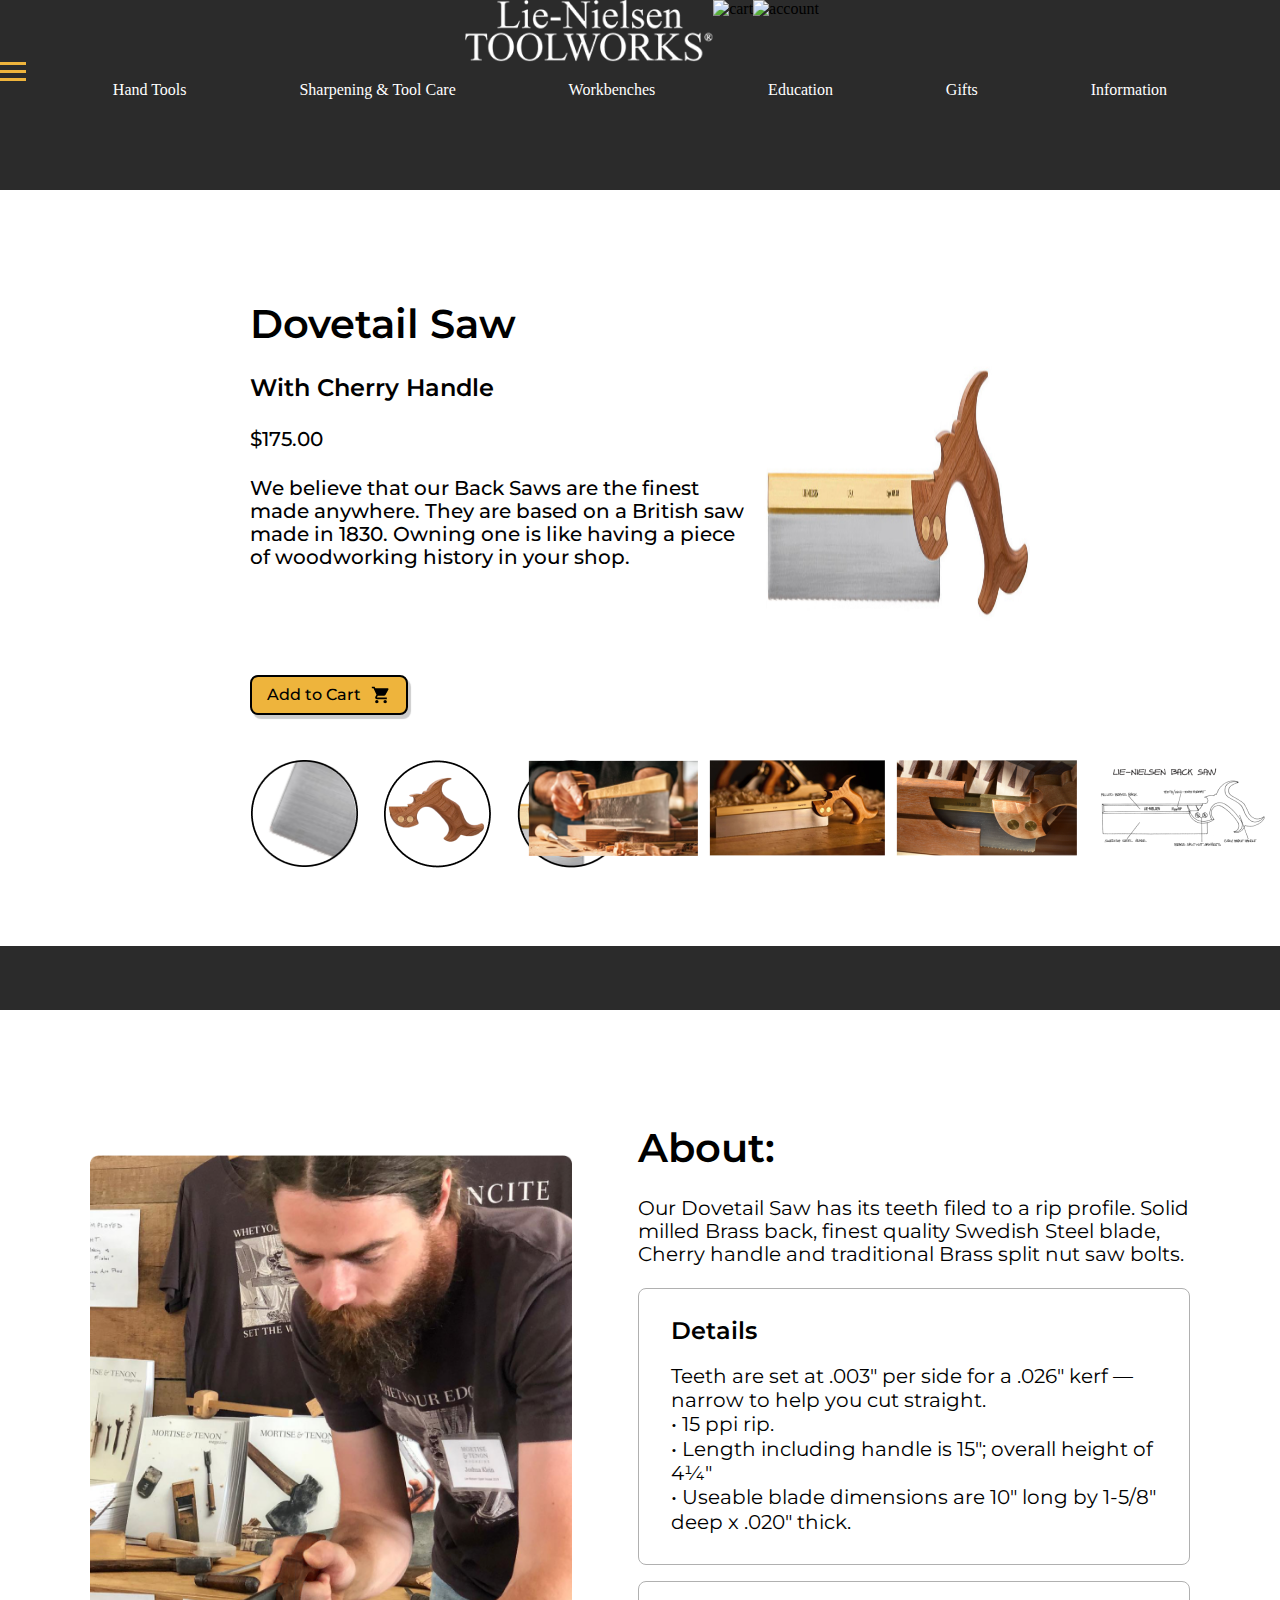
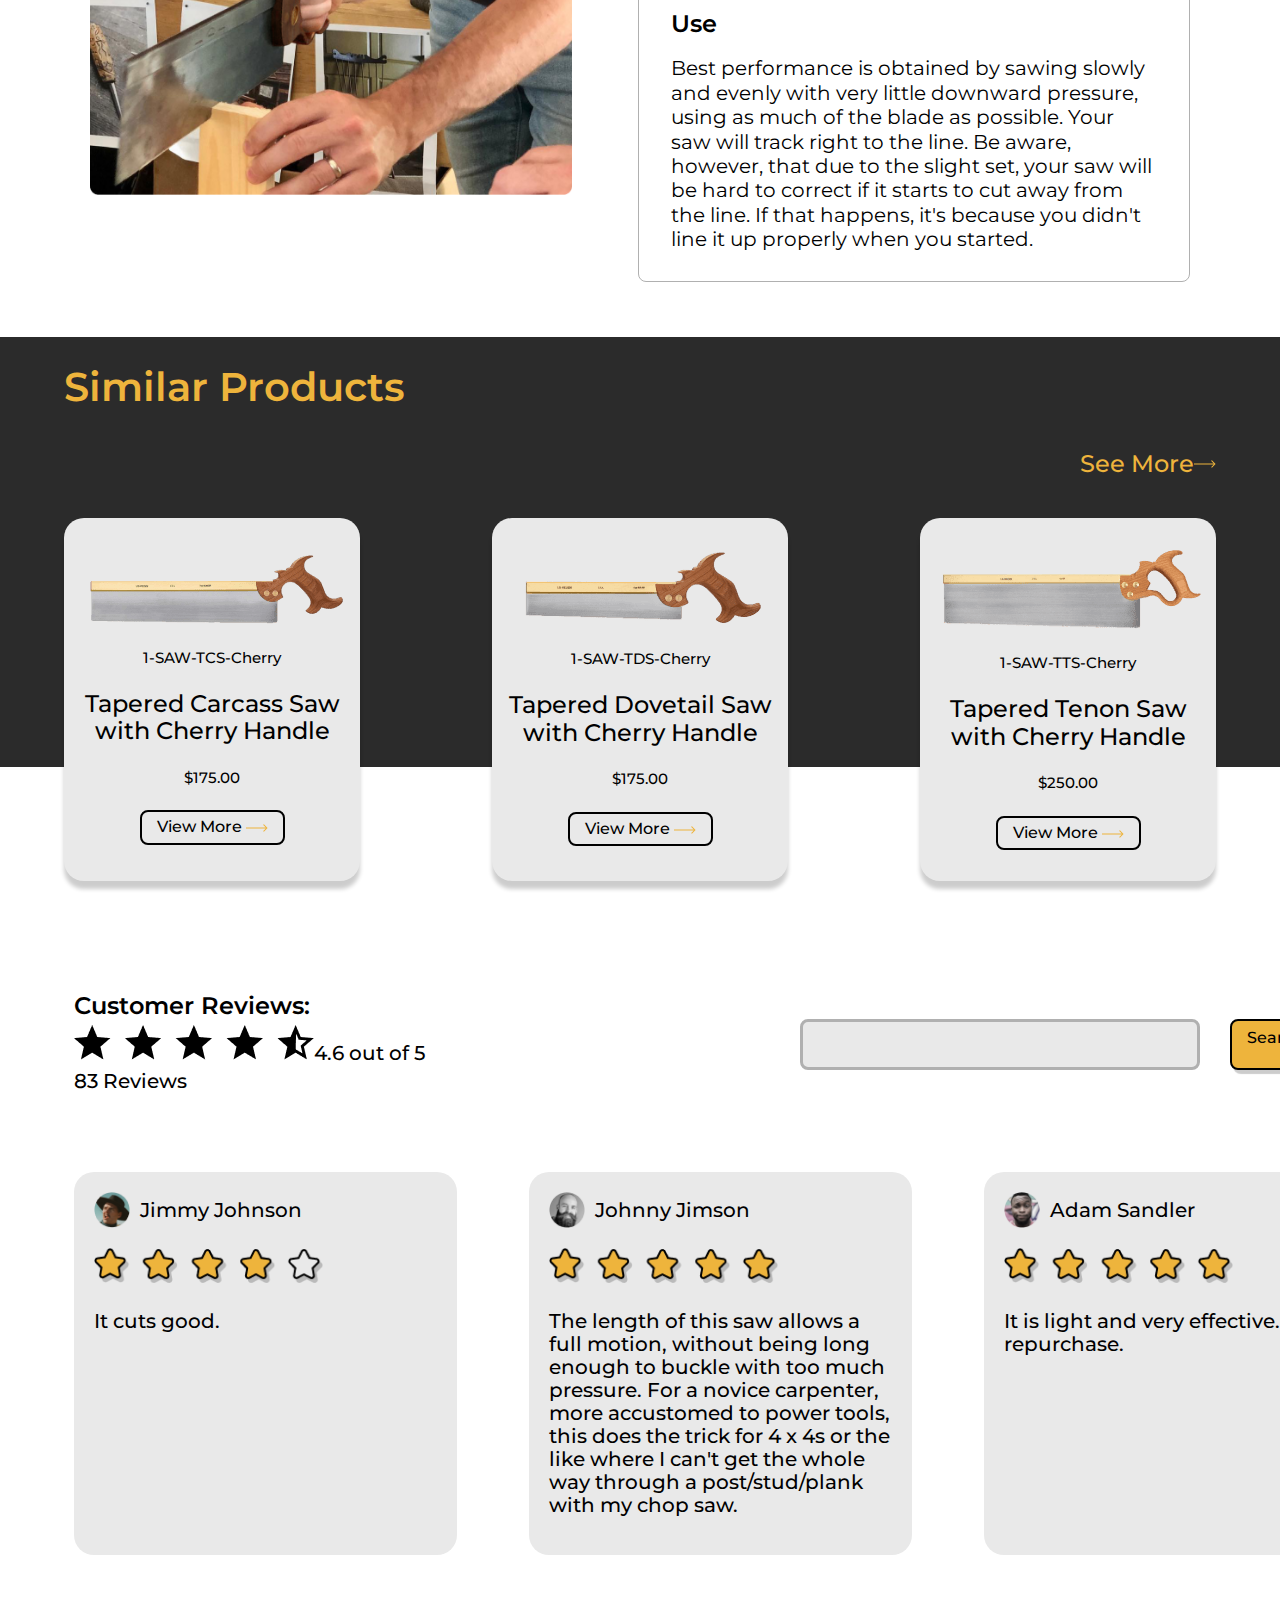
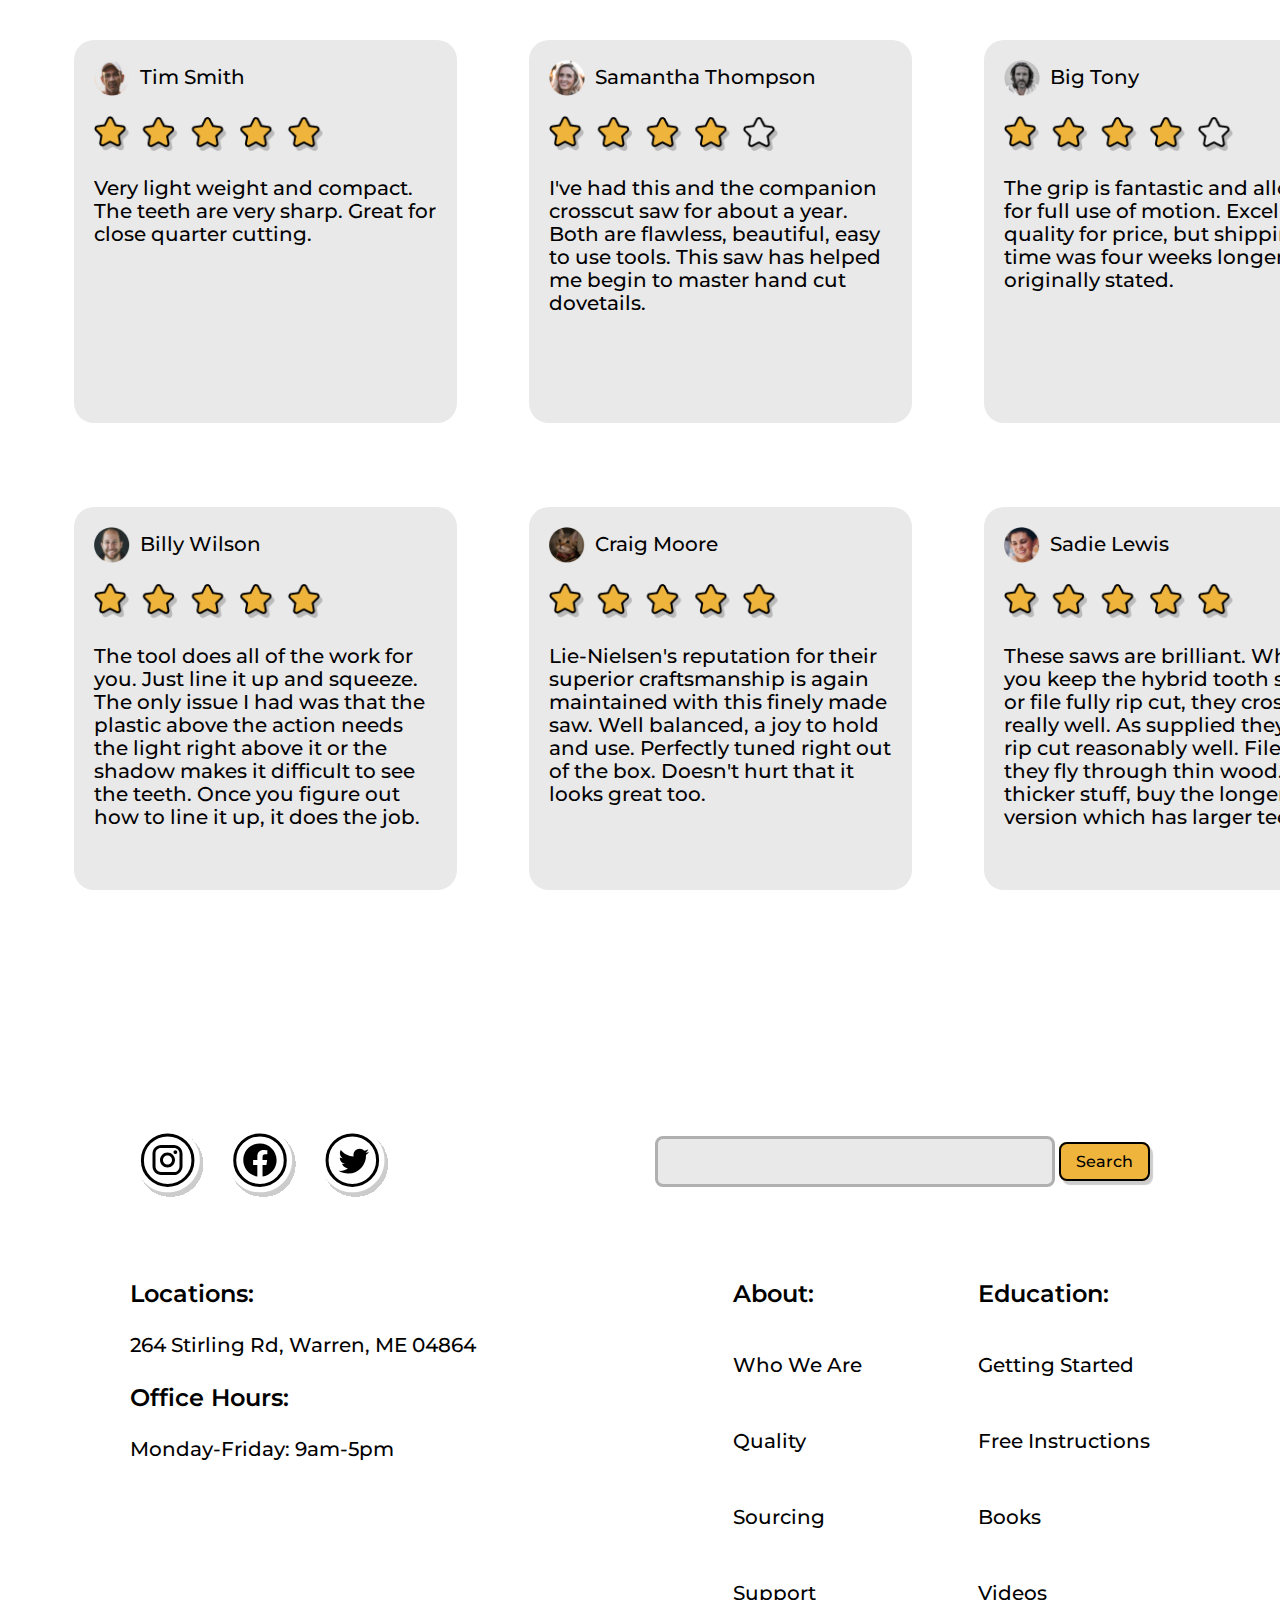
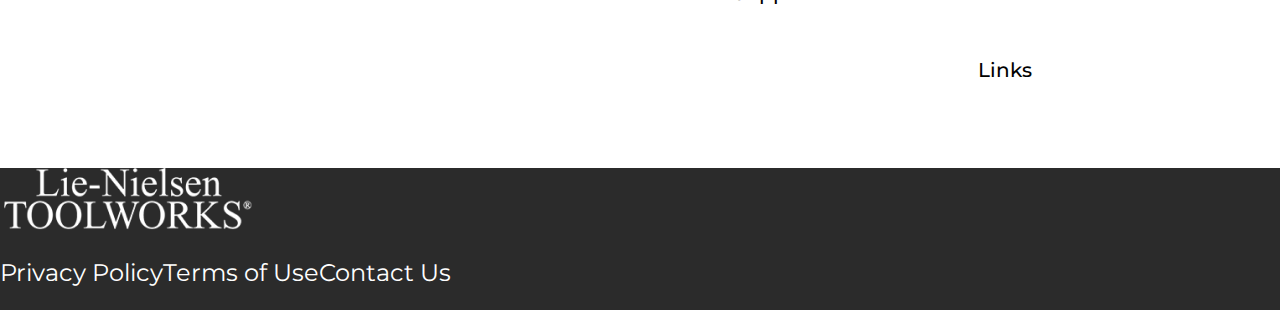
==== commit 57b03541: "its already june thats crazy" ====
--- a/deploy/index.html
+++ b/deploy/index.html
@@ -24,10 +24,14 @@
         </section>
     
         <section id="burger-container">
-            <div id="burger-button"><span></span></div>
+            <div id="burger-btn">
+                <div></div>
+                <div></div>
+                <div></div>
+            </div>
         </section>
     
-        <nav id="menu">
+        <nav id="main-menu">
             <ul>
                 <li><a href="#">Hand Tools</a></li>
                 <li><a href="#">Sharpening & Tool Care</a></li>
@@ -40,7 +44,6 @@
     </header>
     <section id="hero">
             <aside>
-        
                 <article class="info">
                     <section>
                         <h1>Dovetail Saw</h1>
@@ -62,7 +65,6 @@
                 <article class="mainimage">
                     <img src="img/hero/MainProduct.png" alt="MainDetails">
                 </article>
-        
             </aside>
         
             <div>
@@ -128,7 +130,7 @@
                 
                     <article>
                         <h1>Similar Products</h1>
-                        <h5>See More <img src="img/icons/Arrow.svg" alt="arrow"></h5>
+                        <h5 class="seemore">See More <img src="img/icons/Arrow.svg" alt="arrow"></h5>
                     </article>
                 
                     <span></span>
@@ -160,12 +162,12 @@
                     </ul>
                 </section>
     <section id="reviews">
-                       
+                    
                         <aside class="header">
                             <h2>Customer Reviews:</h2>
                             <article>
                                 <h4><img src="img/reviewstar.png" alt="review stars">4.6 out of 5</h4>
-                                
+                    
                                 <section class="search">
                                     <input type="search">
                                     <a href="#" class="yellowbutton"> Search</a>
@@ -173,139 +175,150 @@
                             </article>
                             <h4>83 Reviews</h4>
                         </aside>
-                        
-                        <ul>
-                            <li class="jimmy">
-                                <div>
-                                    <img src="img/pfp/jimmy.png" alt="jimmy">
-                                    <h4>Jimmy Johnson</h4>
-                                </div>
-                    
-                                <article>
-                                    <img class="rating" src="img/fourstar.png" alt="four stars">
-                                    <h4>It cuts good.</h4>
-                                </article>
-                            </li>
-                    
-                            <li class="johnny">
-                                <div>
-                                    <img src="img/pfp/johnny.png" alt="johnny">
-                                    <h4>Johnny Jimson</h4>
-                                </div>
-                    
-                                <article>
-                                    <img class="rating" src="img/fivestar.png" alt="five stars">
-                                    <h4>The length of this saw allows a full motion, without being long enough to buckle with too much
-                                        pressure. For a novice carpenter, more accustomed to power tools, this does the trick for 4 x 4s or
-                                        the like
-                                        where I can't get the whole way through a post/stud/plank with my chop saw.</h4>
-                                </article>
-                            </li>
-                    
-                            <li class="adam">
-                                <div>
-                                    <img src="img/pfp/adam.png" alt="adam">
-                                    <h4>Adam Sandler</h4>
-                                </div>
-                    
-                                <article>
-                                    <img class="rating" src="img/fivestar.png" alt="five stars">
-                                    <h4>It is light and very effective. Will repurchase. </h4>
-                                </article>
-                            </li>
-                    
-                            <li class="tim">
-                                <div>
-                                    <img src="img/pfp/tim.png" alt="tim">
-                                    <h4>Tim Smith</h4>
-                                </div>
-                    
-                                <article>
-                                    <img class="rating" src="img/fivestar.png" alt="five stars">
-                                    <h4>Very light weight and compact. The teeth are very sharp. Great for close quarter cutting.</h4>
-                                </article>
-                            </li>
-                    
-                            <li class="samantha">
-                                <div>
-                                    <img src="img/pfp/samantha.png" alt="samantha">
-                                    <h4>Samantha Thompson</h4>
-                                </div>
-                    
-                                <article>
-                                    <img class="rating" src="img/fourstar.png" alt="four stars">
-                                    <h4>I've had this and the companion crosscut saw for about a year. Both are flawless, beautiful, easy to
-                                        use tools. This saw has helped me begin to master hand cut dovetails.</h4>
-                                </article>
-                            </li>
-                    
-                            <li class="tony">
-                                <div>
-                                    <img src="img/pfp/tony.png" alt="tony">
-                                    <h4>Big Tony</h4>
-                                </div>
-                    
-                                <article>
-                                    <img class="rating" src="img/fourstar.png" alt="four stars">
-                                    <h4>The grip is fantastic and allows for full use of motion. Excellent quality for price, but shipping
-                                        time was four weeks longer than originally stated.</h4>
-                                </article>
-                            </li>
-                    
-                            <li class="billy">
-                                <div>
-                                    <img src="img/pfp/billy.png" alt="billy">
-                                    <h4>Billy Wilson</h4>
-                                </div>
-                    
-                                <article>
-                                    <img class="rating" src="img/fivestar.png" alt="five stars">
-                                    <h4>The tool does all of the work for you. Just line it up and squeeze. The only issue I had was that
-                                        the plastic above the action needs the light right above it or the shadow makes it difficult to see
-                                        the
-                                        teeth. Once you figure out how to line it up, it does the job.</h4>
-                                </article>
-                            </li>
-                    
-                            <li class="craig">
-                                <div>
-                                    <img src="img/pfp/craig.png" alt="craig">
-                                    <h4>Craig Moore</h4>
-                                </div>
-                    
-                                <article>
-                                    <img class="rating" src="img/fivestar.png" alt="five stars">
-                                    <h4>Lie-Nielsen's reputation for their superior craftsmanship is again maintained with this finely made
-                                        saw. Well balanced, a joy to hold and use. Perfectly tuned right out of the box. Doesn't hurt that
-                                        it
-                                        looks great too.</h4>
-                                </article>
-                            </li>
-                    
-                            <li class="sadie">
-                                <div>
-                                    <img src="img/pfp/sadie.png" alt="sadie">
-                                    <h4>Sadie Lewis</h4>
-                                </div>
-                    
-                                <article>
-                                    <img class="rating" src="img/fivestar.png" alt="five stars">
-                                    <h4>These saws are brilliant. Whether you keep the hybrid tooth shape or file fully rip cut, they cross
-                                        cut really well. As supplied they will rip cut reasonably well. Filed rip they fly through thin
-                                        wood.
-                                        For thicker stuff, buy the longer version which has larger teeth.</h4>
-                                </article>
-                            </li>
-                        </ul>
-                    
-                        <article>
+                    
+                    
+                        <article class="reviews">
+                            <ul>
+                                <li class="jimmy">
+                                    <div>
+                                        <img src="img/pfp/jimmy.png" alt="jimmy">
+                                        <h4>Jimmy Johnson</h4>
+                                    </div>
+                    
+                                    <article>
+                                        <img class="rating" src="img/fourstar.png" alt="four stars">
+                                        <h4>It cuts good.</h4>
+                                    </article>
+                                </li>
+                    
+                                <li class="johnny">
+                                    <div>
+                                        <img src="img/pfp/johnny.png" alt="johnny">
+                                        <h4>Johnny Jimson</h4>
+                                    </div>
+                    
+                                    <article>
+                                        <img class="rating" src="img/fivestar.png" alt="five stars">
+                                        <h4>The length of this saw allows a full motion, without being long enough to buckle with too much
+                                            pressure. For a novice carpenter, more accustomed to power tools, this does the trick for 4 x 4s
+                                            or
+                                            the like
+                                            where I can't get the whole way through a post/stud/plank with my chop saw.</h4>
+                                    </article>
+                                </li>
+                    
+                                <li class="adam">
+                                    <div>
+                                        <img src="img/pfp/adam.png" alt="adam">
+                                        <h4>Adam Sandler</h4>
+                                    </div>
+                    
+                                    <article>
+                                        <img class="rating" src="img/fivestar.png" alt="five stars">
+                                        <h4>It is light and very effective. Will repurchase. </h4>
+                                    </article>
+                                </li>
+                    
+                                <li class="tim">
+                                    <div>
+                                        <img src="img/pfp/tim.png" alt="tim">
+                                        <h4>Tim Smith</h4>
+                                    </div>
+                    
+                                    <article>
+                                        <img class="rating" src="img/fivestar.png" alt="five stars">
+                                        <h4>Very light weight and compact. The teeth are very sharp. Great for close quarter cutting.</h4>
+                                    </article>
+                                </li>
+                    
+                                <li class="samantha">
+                                    <div>
+                                        <img src="img/pfp/samantha.png" alt="samantha">
+                                        <h4>Samantha Thompson</h4>
+                                    </div>
+                    
+                                    <article>
+                                        <img class="rating" src="img/fourstar.png" alt="four stars">
+                                        <h4>I've had this and the companion crosscut saw for about a year. Both are flawless, beautiful,
+                                            easy to
+                                            use tools. This saw has helped me begin to master hand cut dovetails.</h4>
+                                    </article>
+                                </li>
+                    
+                                <li class="tony">
+                                    <div>
+                                        <img src="img/pfp/tony.png" alt="tony">
+                                        <h4>Big Tony</h4>
+                                    </div>
+                    
+                                    <article>
+                                        <img class="rating" src="img/fourstar.png" alt="four stars">
+                                        <h4>The grip is fantastic and allows for full use of motion. Excellent quality for price, but
+                                            shipping
+                                            time was four weeks longer than originally stated.</h4>
+                                    </article>
+                                </li>
+                    
+                                <li class="billy">
+                                    <div>
+                                        <img src="img/pfp/billy.png" alt="billy">
+                                        <h4>Billy Wilson</h4>
+                                    </div>
+                    
+                                    <article>
+                                        <img class="rating" src="img/fivestar.png" alt="five stars">
+                                        <h4>The tool does all of the work for you. Just line it up and squeeze. The only issue I had was
+                                            that
+                                            the plastic above the action needs the light right above it or the shadow makes it difficult to
+                                            see
+                                            the
+                                            teeth. Once you figure out how to line it up, it does the job.</h4>
+                                    </article>
+                                </li>
+                    
+                                <li class="craig">
+                                    <div>
+                                        <img src="img/pfp/craig.png" alt="craig">
+                                        <h4>Craig Moore</h4>
+                                    </div>
+                    
+                                    <article>
+                                        <img class="rating" src="img/fivestar.png" alt="five stars">
+                                        <h4>Lie-Nielsen's reputation for their superior craftsmanship is again maintained with this finely
+                                            made
+                                            saw. Well balanced, a joy to hold and use. Perfectly tuned right out of the box. Doesn't hurt
+                                            that
+                                            it
+                                            looks great too.</h4>
+                                    </article>
+                                </li>
+                    
+                                <li class="sadie">
+                                    <div>
+                                        <img src="img/pfp/sadie.png" alt="sadie">
+                                        <h4>Sadie Lewis</h4>
+                                    </div>
+                    
+                                    <article>
+                                        <img class="rating" src="img/fivestar.png" alt="five stars">
+                                        <h4>These saws are brilliant. Whether you keep the hybrid tooth shape or file fully rip cut, they
+                                            cross
+                                            cut really well. As supplied they will rip cut reasonably well. Filed rip they fly through thin
+                                            wood.
+                                            For thicker stuff, buy the longer version which has larger teeth.</h4>
+                                    </article>
+                                </li>
+                            </ul>
+                        </article>
+                    
+                        <article class="more">
                             <h5>See More <img class="bluearrow" src="img/icons/Arrow.svg" alt="arrow"></h5>
                         </article>
                     </section>
     <section id="contact">
                         
                             <section>
-                                <img class="socials" src="img/icons/socials.svg" alt="socials">
+                                <img src="img/icons/socials.svg" alt="socials">
                                 <aside>
                                     <input type="search">
                                     <a href="#" class="yellowbutton"> Search</a>
@@ -353,6 +366,7 @@
                                     <h3>Contact Us</h3>
                                 </div>
                             </footer>
+    
     <script src="js/scripts-min.js"></script>
     
 </body>
--- a/deploy/css/styles.css
+++ b/deploy/css/styles.css
@@ -544,6 +544,11 @@
   align-items: flex-start;
 }
 
+#details {
+  display: flex;
+  flex-direction: column;
+  align-items: center;
+}
 @media (min-width: 576px) {
   #details {
     display: flex;
@@ -648,60 +653,44 @@
     justify-content: center;
   }
 }
-#header #burger-button {
-  display: block;
-}
-@media (min-width: 1024px) {
-  #header #burger-button {
-    display: none;
-  }
-}
-#header #main-menu {
-  display: none;
-}
-#header #main-menu ul {
-  display: flex;
-}
-@media (min-width: 1024px) {
-  #header #main-menu {
-    display: inline;
-  }
-}
-#header span,
-#header span::before,
-#header span::after {
-  display: block;
-  height: 5px;
-  width: 30px;
-  background-color: #FFFFFF;
-}
-#header span {
-  z-index: 3px;
-  display: block;
+#header #burger-btn {
+  display: flex;
+  flex-direction: column;
+  gap: 5px;
   position: relative;
 }
-#header span::before {
-  position: absolute;
-  content: " ";
-  top: -10px;
-}
-#header span::after {
-  position: absolute;
-  content: " ";
-  top: 10px;
-}
-
-#menu ul {
-  display: none;
-}
-@media (min-width: 1024px) {
-  #menu ul {
+#header #burger-btn div {
+  height: 3px;
+  width: 26px;
+  background: #EEB43C;
+}
+
+@media only screen and (max-width: 600px) {
+  #main-menu {
+    background-color: #2B2B2B;
+    transition: 0.3s;
+    height: 100%;
+    width: 80%;
+    position: absolute;
+    top: 0;
+    right: -100%;
+  }
+  #main-menu.show-menu {
+    right: 0;
+    transition: 0.3s;
+  }
+}
+#main-menu ul {
+  display: none;
+}
+@media (min-width: 1024px) {
+  #main-menu ul {
     display: inline;
     display: flex;
     align-items: center;
     justify-content: space-evenly;
   }
-  #menu ul a {
+  #main-menu ul a {
     color: #FFFFFF;
     text-decoration: none;
   }
@@ -745,10 +734,13 @@
 #hero aside .info {
   display: flex;
   flex-direction: column;
+  align-items: center;
+  padding-bottom: 44px;
 }
 @media (min-width: 1024px) {
   #hero aside .info {
     flex-direction: column;
+    align-items: flex-start;
   }
 }
 #hero aside .info section {
@@ -794,14 +786,9 @@
     display: inline;
   }
 }
-#hero aside .mainmobile {
-  margin: 0px;
-}
 #hero aside .mainmobile img {
-  margin: 0px;
   display: inline;
   display: flex;
-  justify-content: center;
 }
 @media (min-width: 1024px) {
   #hero aside .mainmobile img {
@@ -890,7 +877,10 @@
     border-radius: 8px;
   }
 }
-#reviews ul {
+#reviews .reviews {
+  display: flex;
+}
+#reviews .reviews ul {
   overflow: scroll;
   width: 100vw;
   justify-content: flex-start;
@@ -900,47 +890,56 @@
   margin: 0px;
 }
 @media (min-width: 1024px) {
-  #reviews ul {
+  #reviews .reviews ul {
+    overflow: visible;
+  }
+}
+@media (min-width: 1024px) {
+  #reviews .reviews ul {
     display: grid;
     grid-template-areas: "jimmy johnny adam" "tim samantha tony" "billy craig sadie";
     justify-items: center;
     margin: 34px 74px;
     width: 1290px;
     height: 1330px;
-  }
-}
-#reviews ul li {
-  display: flex;
-  flex-direction: column;
+    gap: 72px;
+  }
+}
+#reviews .reviews ul li {
+  display: flex;
+  flex-direction: column;
+  min-width: 300px;
+  align-items: flex-start;
   background-color: #E9E9E9;
   border-radius: 20px;
   display: flex;
   width: 383px;
   height: 383px;
 }
-#reviews ul li div {
+#reviews .reviews ul li div {
   display: flex;
   align-items: center;
   justify-content: flex-start;
   gap: 10px;
   padding-left: 20px;
   padding-right: 20px;
-}
-#reviews ul li div img {
+  flex-direction: row;
+}
+#reviews .reviews ul li div img {
   height: 36px;
   width: 36px;
 }
-#reviews ul li article {
+#reviews .reviews ul li article {
   display: flex;
   flex-direction: column;
   padding-left: 20px;
   padding-right: 20px;
 }
-#reviews ul li .rating {
+#reviews .reviews ul li .rating {
   width: 229px;
   height: 35px;
 }
-#reviews article h5 {
+#reviews .more h5 {
   color: #0066FF;
   display: flex;
   justify-content: flex-end;
@@ -969,27 +968,45 @@
     background-color: #2B2B2B;
   }
 }
+@media (min-width: 1024px) {
+  #similar .seemore {
+    color: #EEB43C;
+  }
+}
 #similar h1 {
-  color: #EEB43C;
+  color: #000000;
+}
+@media (min-width: 1024px) {
+  #similar h1 {
+    color: #EEB43C;
+  }
 }
 #similar h5 {
   display: flex;
   justify-content: flex-end;
+}
+#similar ul {
+  display: flex;
+  flex-direction: column;
+  align-items: center;
+  gap: 20px;
 }
 @media (min-width: 1024px) {
   #similar ul {
     display: flex;
     justify-content: center;
+    flex-direction: row;
     gap: 132px;
   }
 }
 #similar ul li {
-  gap: 24px;
+  gap: 10px;
   display: flex;
   flex-direction: column;
   align-items: center;
-  width: 347px;
-  height: 363px;
+  justify-content: center;
+  width: 285px;
+  height: 285px;
   background-color: #E9E9E9;
   box-shadow: 0px 8px 4px rgba(0, 0, 0, 0.2);
   border-radius: 20px;
@@ -998,6 +1015,20 @@
 #similar ul li * {
   margin: 0px;
 }
+@media (min-width: 1024px) {
+  #similar ul li {
+    gap: 24px;
+    display: flex;
+    flex-direction: column;
+    align-items: center;
+    width: 347px;
+    height: 363px;
+    background-color: #E9E9E9;
+    box-shadow: 0px 8px 4px rgba(0, 0, 0, 0.2);
+    border-radius: 20px;
+    justify-content: center;
+  }
+}
 #similar ul li h5 {
   text-align: center;
 }
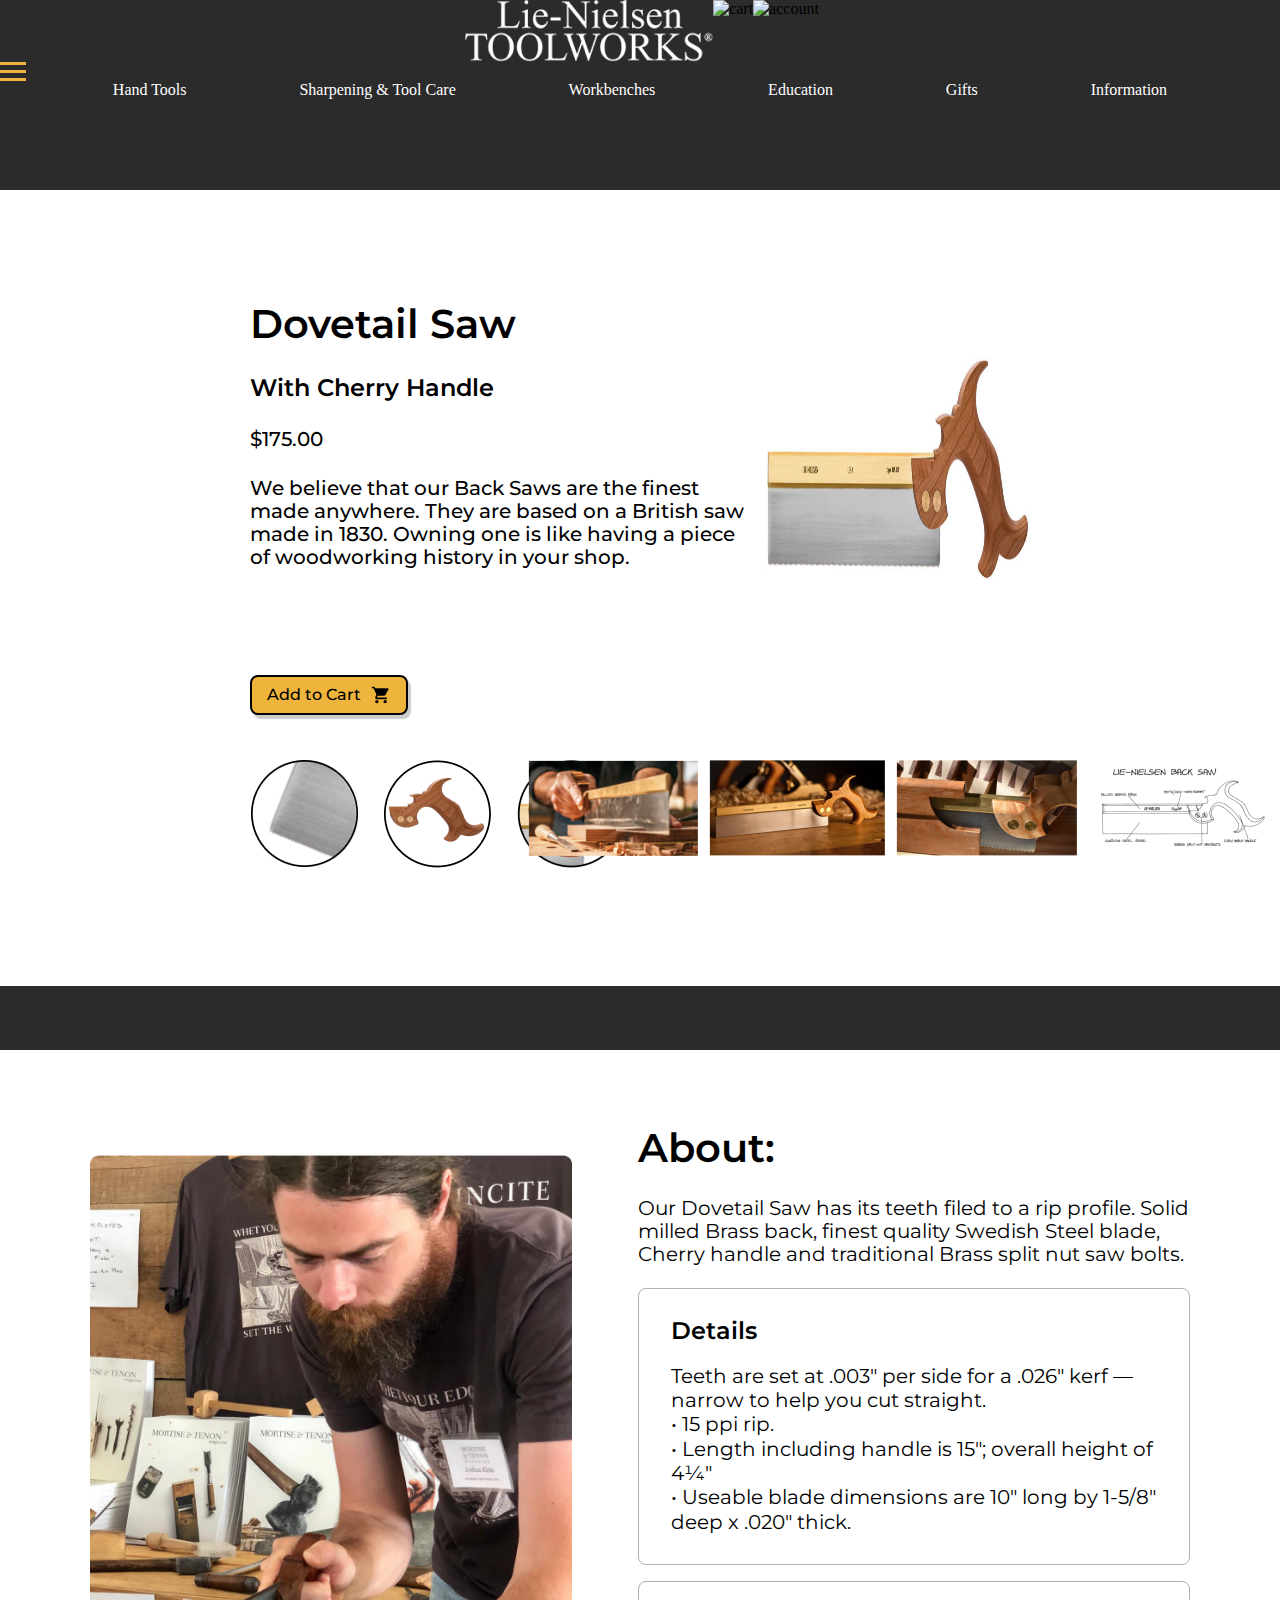
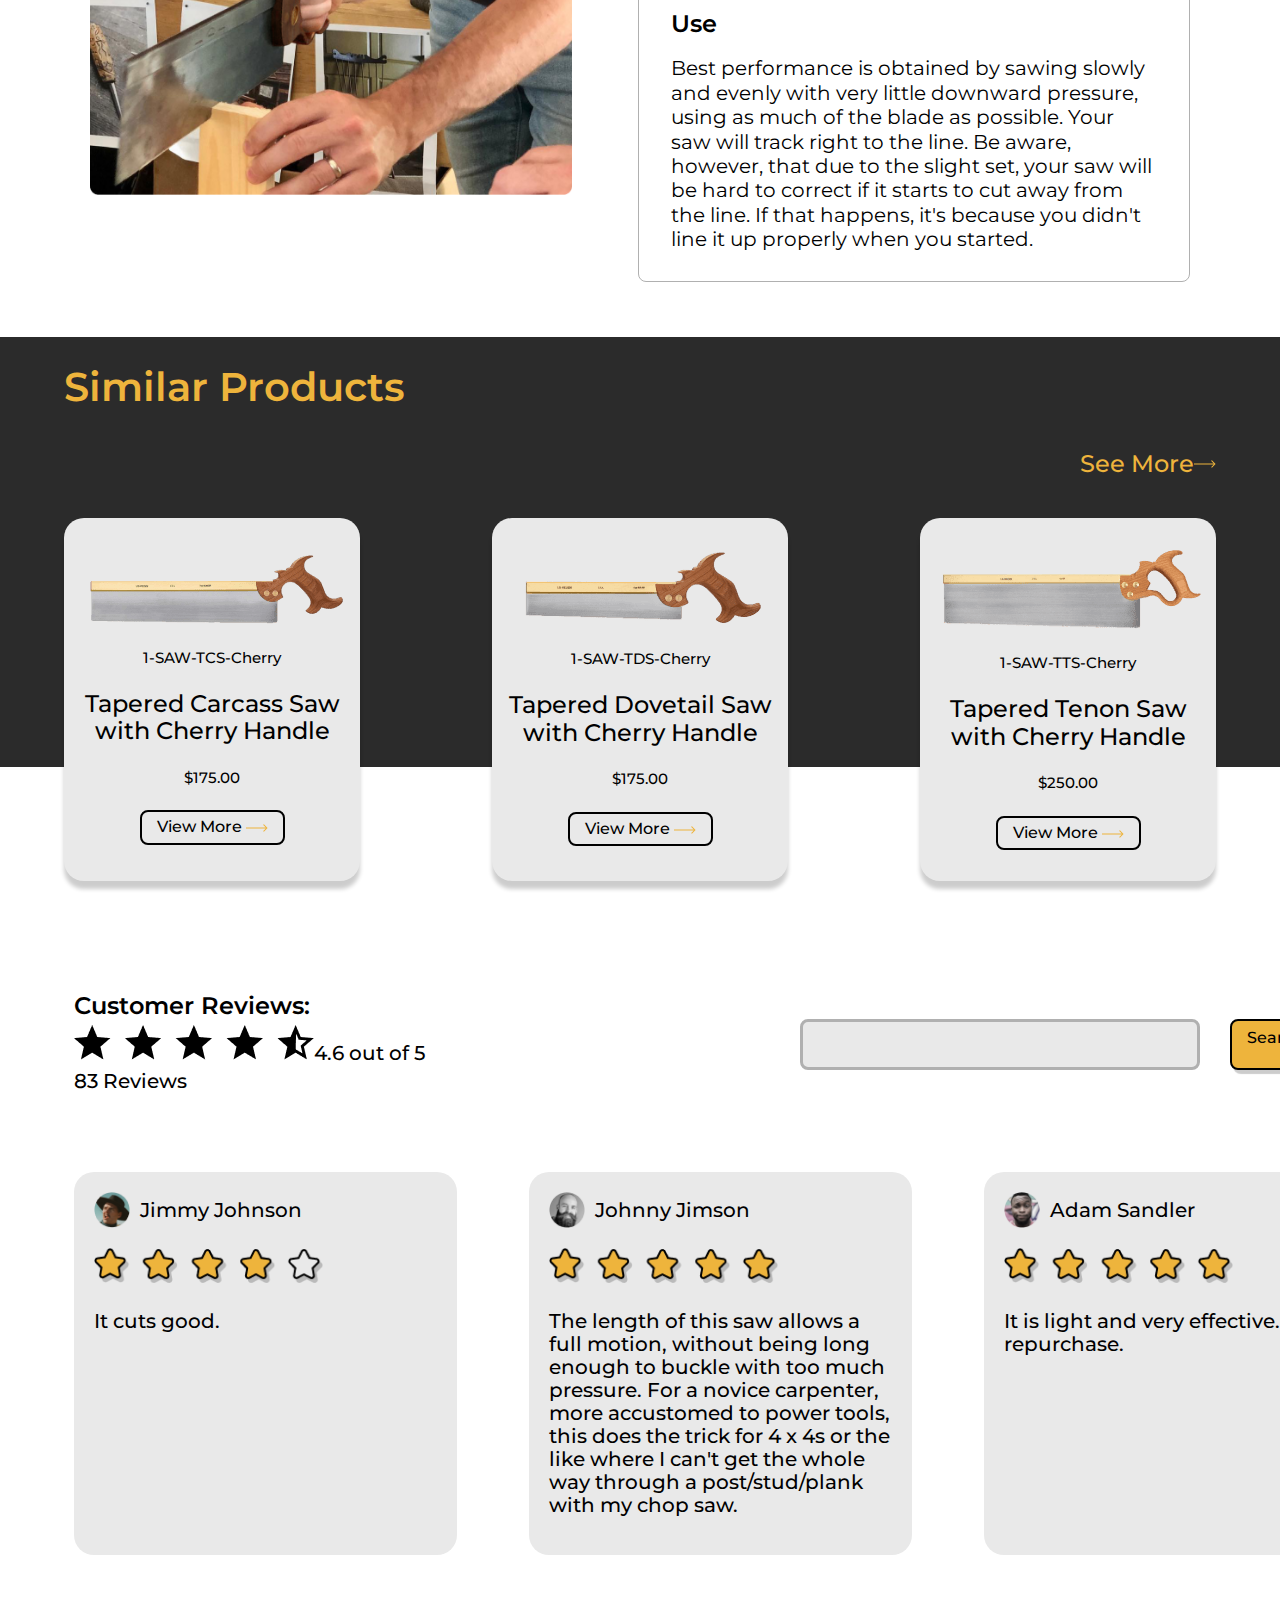
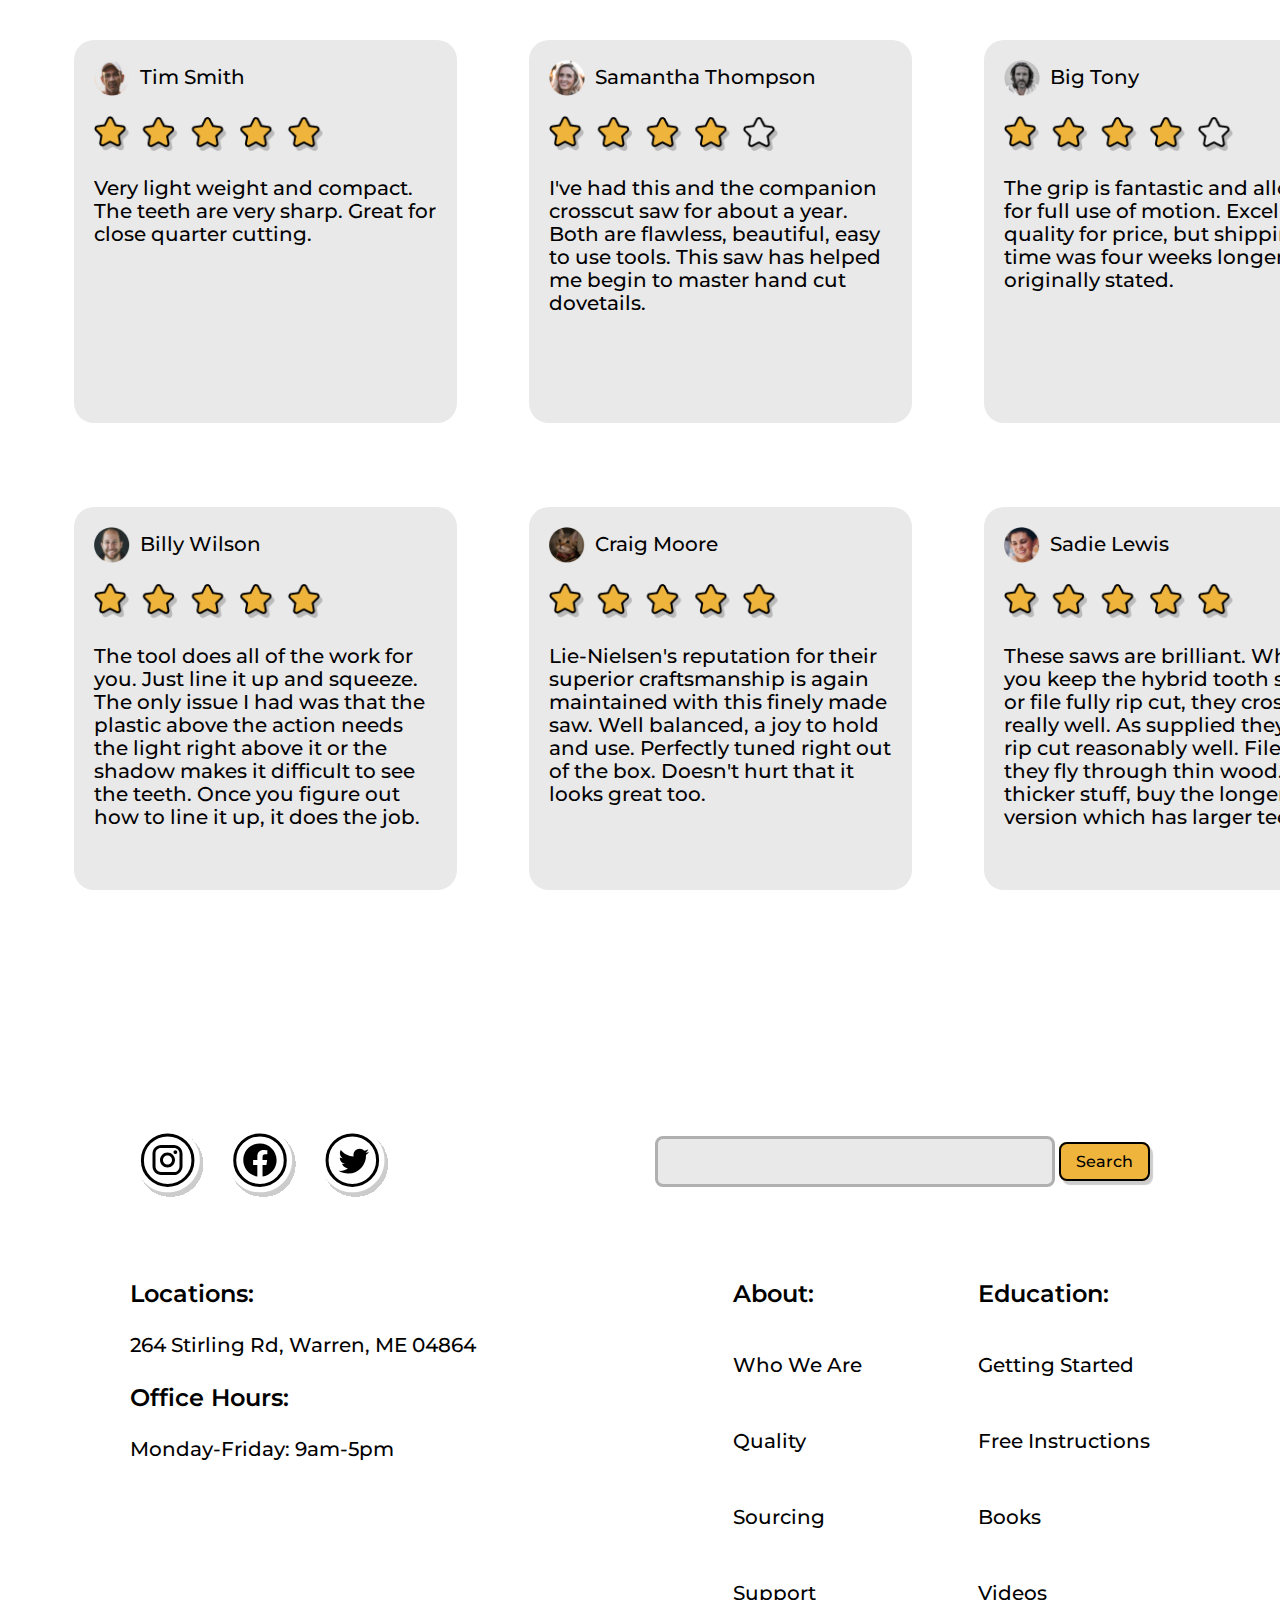
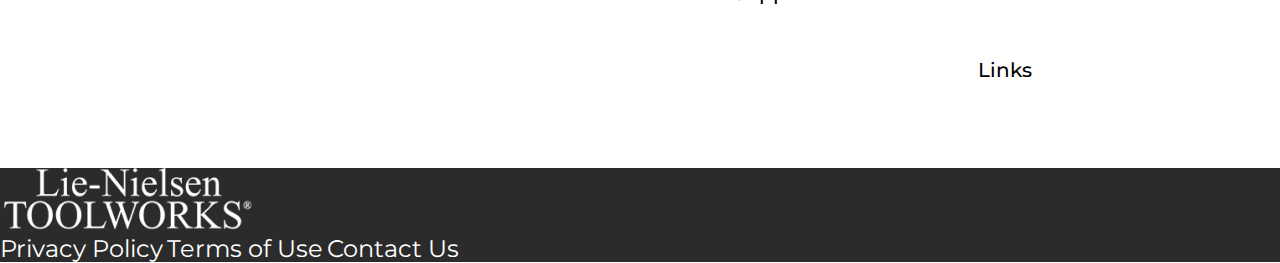
==== commit 70742584: "In-Class Changes" ====
--- a/deploy/index.html
+++ b/deploy/index.html
@@ -58,8 +58,8 @@
                             1830.
                             Owning one is like having a piece of woodworking history in your shop.</h4>
                     </section>
-                    <a href="#" class="yellowbutton"> Add to Cart <img class="herocart" src="img/icons/buttoncart.svg"
-                            alt="cart"></a>
+                    <a href="/deploy/checkout.html" class="yellowbutton"> Add to Cart <img class="herocart"
+                            src="img/icons/buttoncart.svg" alt="cart"></a>
                 </article>
         
                 <article class="mainimage">
--- a/deploy/css/styles.css
+++ b/deploy/css/styles.css
@@ -328,18 +328,12 @@
   margin: 0px;
 }
 
-div {
-  display: flex;
-  flex-direction: column;
-}
-@media (min-width: 1024px) {
-  div {
-    flex-direction: row;
-  }
-}
-
 img {
   max-width: 100%;
+}
+
+* {
+  scroll-behavior: smooth;
 }
 
 /* =============
@@ -392,6 +386,13 @@
   font-weight: 400;
   color: black;
   font-size: 20px;
+}
+
+h8 {
+  font-family: "Montserrat", sans-serif;
+  font-weight: 600;
+  color: black;
+  font-size: 15px;
 }
 
 /* =============
@@ -716,7 +717,7 @@
     position: absolute;
     width: 100%;
     height: 64px;
-    bottom: -110px;
+    bottom: -150px;
   }
 }
 #hero aside {
@@ -743,23 +744,20 @@
     align-items: flex-start;
   }
 }
-#hero aside .info section {
-  width: 352px;
-  height: auto;
-}
 @media (min-width: 1024px) {
   #hero aside .info section {
-    width: 508px;
     padding-bottom: 54px;
   }
 }
 @media (min-width: 1024px) {
   #hero aside .info {
-    width: 530px;
     padding-bottom: 45px;
     gap: 25px;
   }
 }
+#hero aside .info h4 {
+  width: 508px;
+}
 #hero aside .info h1, #hero aside .info h2, #hero aside .info h4 {
   text-align: center;
 }
@@ -776,19 +774,20 @@
 #hero aside .info .yellowbutton .herocart {
   padding-left: 10px;
 }
-#hero aside .mainimage img {
-  display: none;
-  width: 100%;
-  height: 100%;
-}
-@media (min-width: 1024px) {
-  #hero aside .mainimage img {
-    display: inline;
+#hero aside article.mainimage img {
+  display: none;
+}
+@media (min-width: 1024px) {
+  #hero aside article.mainimage img {
+    display: inline;
+    width: 757px;
+    height: 434px;
   }
 }
 #hero aside .mainmobile img {
   display: inline;
   display: flex;
+  margin: 0 auto;
 }
 @media (min-width: 1024px) {
   #hero aside .mainmobile img {
@@ -1032,3 +1031,70 @@
 #similar ul li h5 {
   text-align: center;
 }
+
+#bag h1, #bag h2, #bag h3, #bag h4, #bag h5, #bag h6 {
+  margin-top: 0px;
+  margin-bottom: 0px;
+}
+#bag article {
+  display: flex;
+  align-items: center;
+}
+#bag ul {
+  display: flex;
+  justify-content: space-between;
+}
+
+#forms article div {
+  display: flex;
+  flex-direction: row;
+  justify-content: space-evenly;
+}
+#forms article div img {
+  height: 49px;
+  width: 49px;
+}
+#forms article input {
+  width: 18px;
+  height: 18px;
+  filter: drop-shadow(0px 2px 0px rgba(0, 0, 0, 0.1));
+}
+#forms form {
+  display: flex;
+  flex-direction: column;
+  align-items: center;
+}
+#forms form input {
+  width: 328px;
+  height: 38px;
+  font-family: "Montserrat", sans-serif;
+  font-weight: 400;
+  color: black;
+  font-size: 15px;
+  border: 1.5px solid #B0B0B0;
+}
+
+#thankyou {
+  background-color: aquamarine;
+}
+#thankyou article img {
+  display: none;
+}
+@media (min-width: 1024px) {
+  #thankyou article img {
+    display: inline;
+    position: fixed;
+    top: 0;
+    z-index: 1;
+    width: 100%;
+    height: 100%;
+    background-image: url(img/MainCheckout.png);
+    background-repeat: repeat-x;
+  }
+}
+#thankyou aside {
+  display: flex;
+}
+#thankyou aside h1 {
+  color: #FFFFFF;
+}
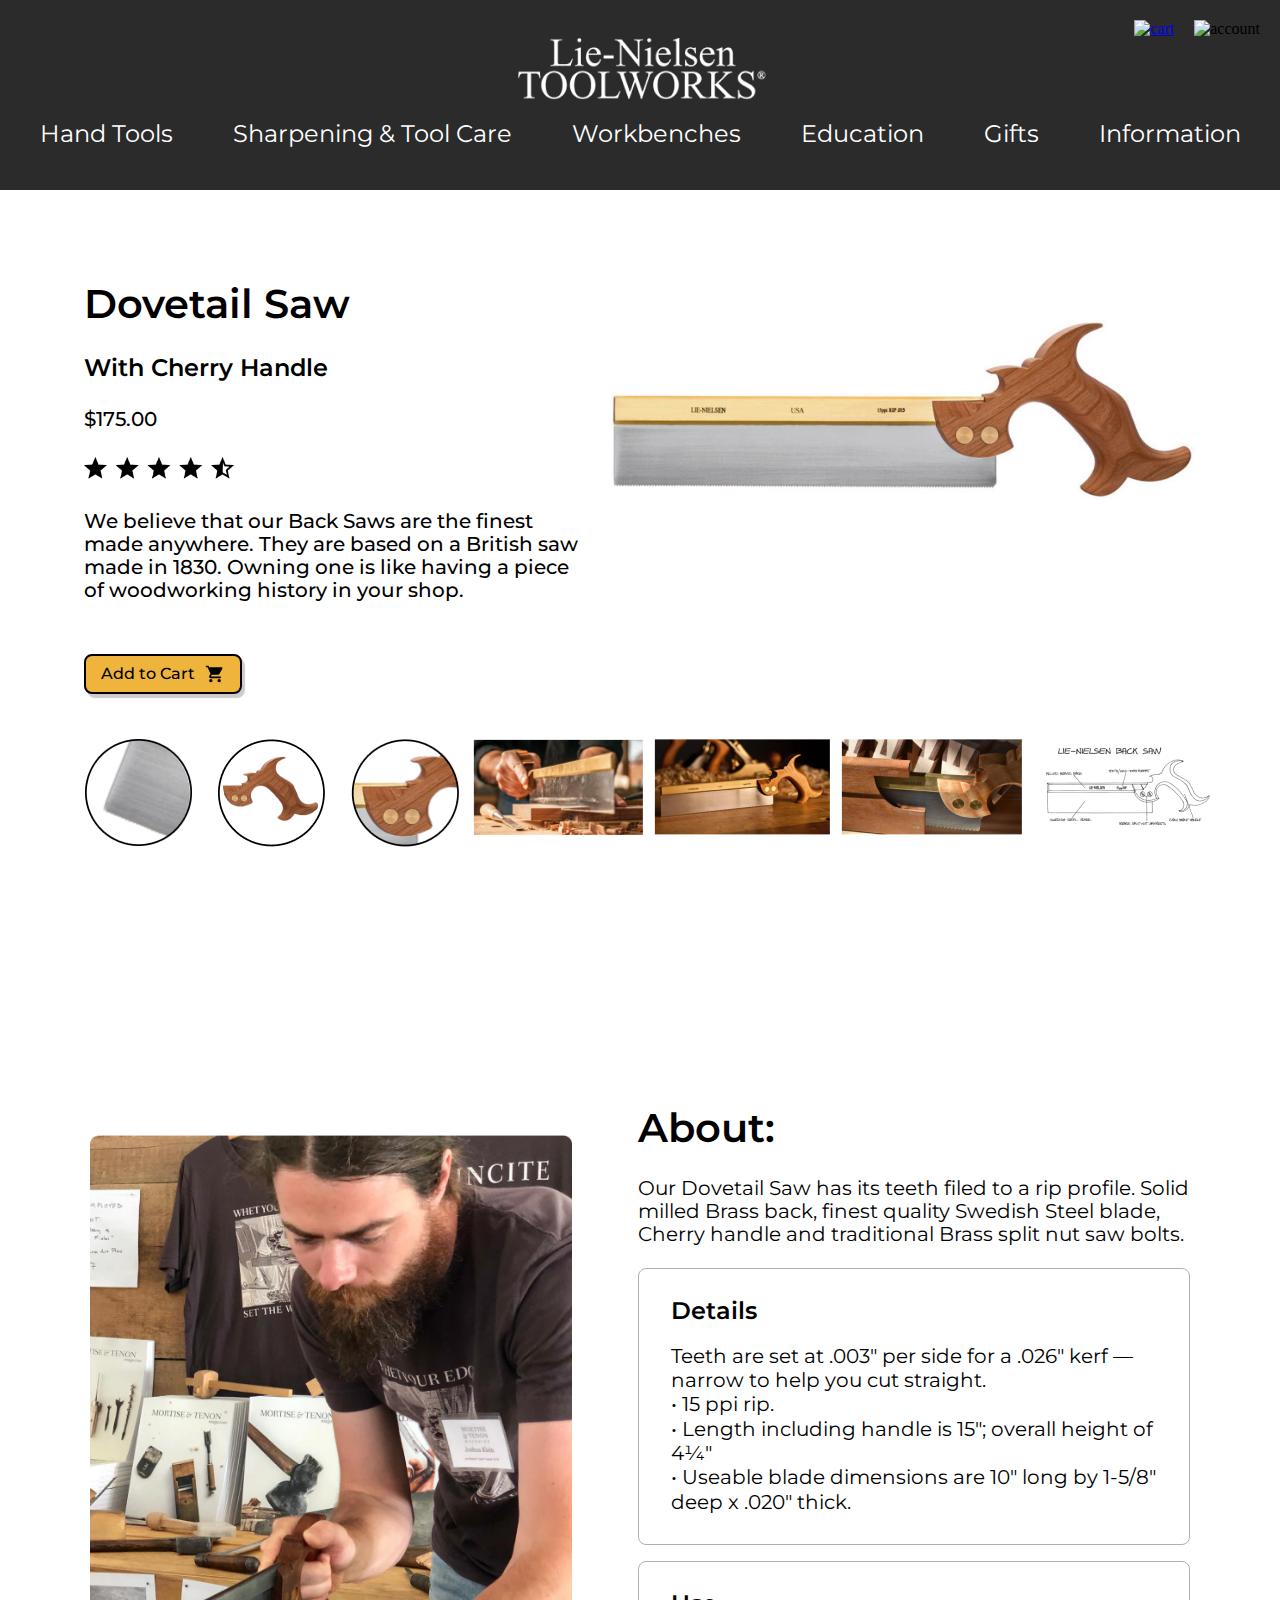
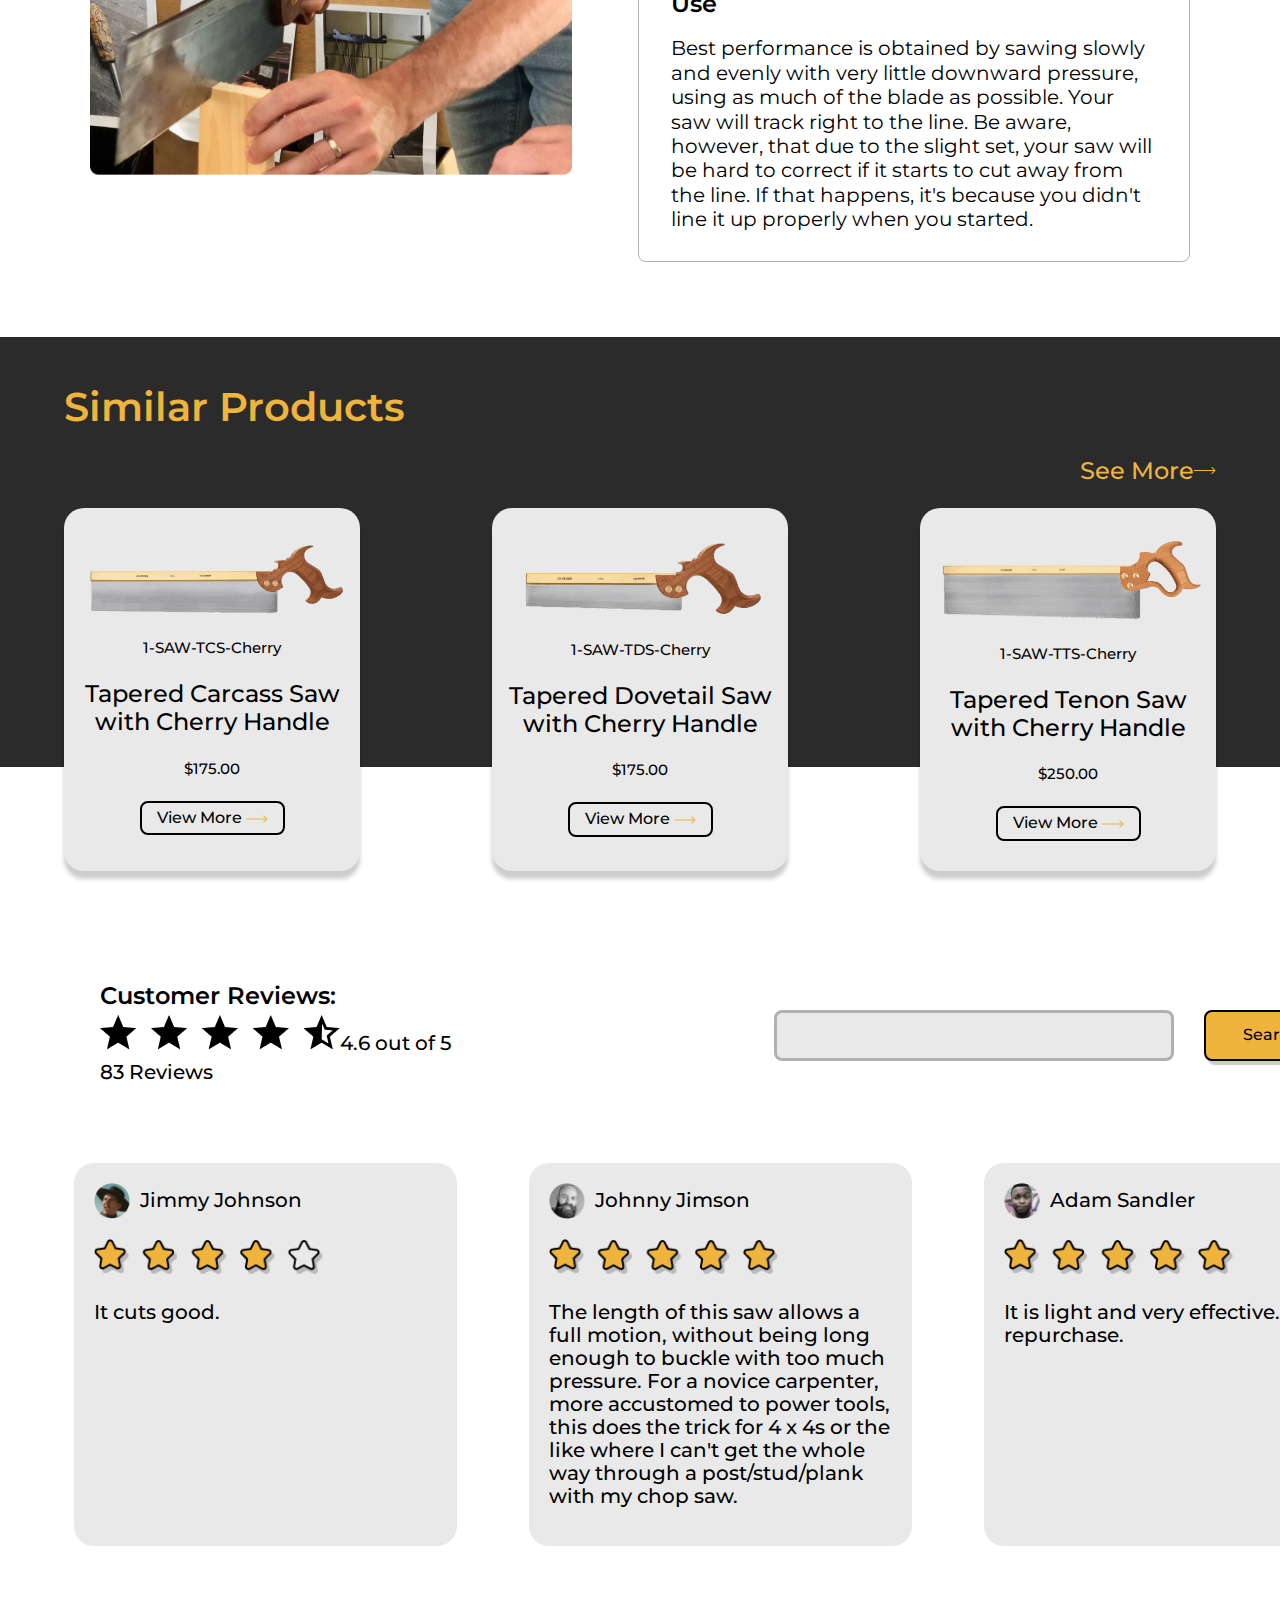
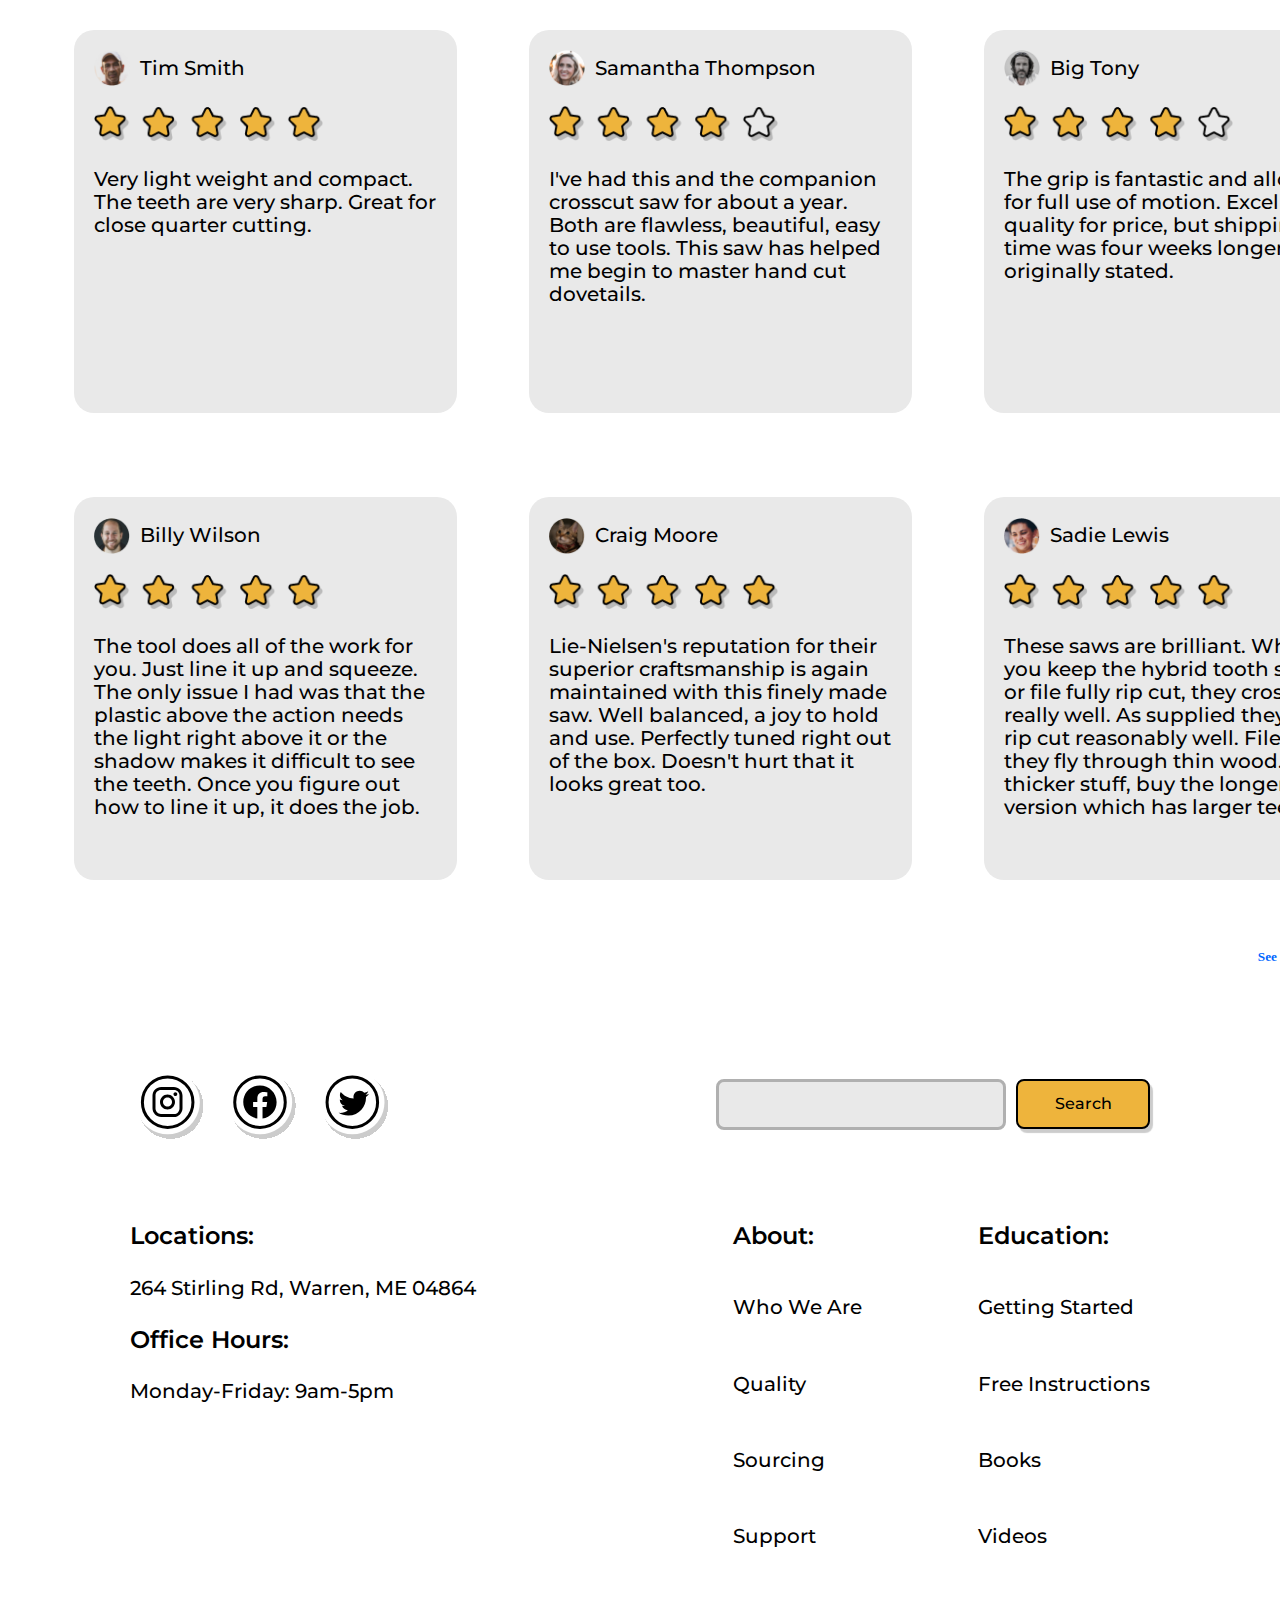
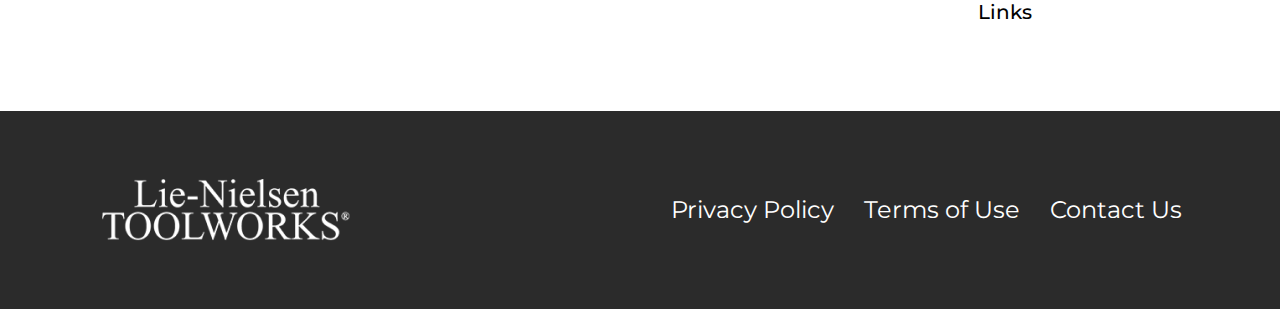
==== commit a3b9c0f8: "Current CHanges" ====
--- a/deploy/index.html
+++ b/deploy/index.html
@@ -17,10 +17,13 @@
 
     <header id="header">
     
+        <section id="icons">
+            <a href="file:///Users/mirac/Desktop/Web-3-Final/deploy/checkout.html"> <img src="img/icons/cart.svg" alt="cart"> </a>
+            <img src="img/icons/account.svg" alt="account">
+        </section>
+        
         <section id="logo">
             <img src="img/logo.png" alt="logo">
-            <img src="img/icons/cart.svg" alt="cart">
-            <img src="img/icons/account.svg" alt="account">
         </section>
     
         <section id="burger-container">
@@ -54,16 +57,20 @@
                             <img src="img/mobilemain.png" alt="MainMobile">
                         </article>
         
+                        <a href="index.html#reviews"> <img class="reviews"
+                                src="img/reviewstar.png" alt="review stars"></a>
+        
                         <h4>We believe that our Back Saws are the finest made anywhere. They are based on a British saw made in
                             1830.
                             Owning one is like having a piece of woodworking history in your shop.</h4>
                     </section>
-                    <a href="/deploy/checkout.html" class="yellowbutton"> Add to Cart <img class="herocart"
-                            src="img/icons/buttoncart.svg" alt="cart"></a>
+        
+                    <a href="file:///Users/mirac/Desktop/Web-3-Final/deploy/checkout.html" class="yellowbutton"> Add to Cart
+                        <img class="herocart" src="img/icons/buttoncart.svg" alt="cart"></a>
                 </article>
         
                 <article class="mainimage">
-                    <img src="img/hero/MainProduct.png" alt="MainDetails">
+                    <img src="img/hero/MainProduct.png" alt="MainProduct">
                 </article>
             </aside>
         
@@ -81,8 +88,6 @@
                     <img src="img/hero/image4.png" alt="image4">
                 </section>
             </div>
-        
-            <span></span>
         </section>
     <section id="details">
                 <aside>
@@ -130,7 +135,7 @@
                 
                     <article>
                         <h1>Similar Products</h1>
-                        <h5 class="seemore">See More <img src="img/icons/Arrow.svg" alt="arrow"></h5>
+                        <h3 class="seemore">See More <img src="img/icons/Arrow.svg" alt="arrow"></h3>
                     </article>
                 
                     <span></span>
@@ -139,7 +144,7 @@
                         <li class="tcs">
                             <img src="img/TCS.png" alt="TCS">
                             <h6>1-SAW-TCS-Cherry</h6>
-                            <h5>Tapered Carcass Saw with Cherry Handle</h5>
+                            <h3>Tapered Carcass Saw with Cherry Handle</h3>
                             <h6>$175.00</h6>
                             <a href="#" class="clearbutton">View More <img src="img/icons/Arrow.svg" alt="arrow"></a>
                         </li>
@@ -147,7 +152,7 @@
                         <li class="tds">
                             <img src="img/TDS.png" alt="TDS">
                             <h6>1-SAW-TDS-Cherry</h6>
-                            <h5>Tapered Dovetail Saw with Cherry Handle</h5>
+                            <h3>Tapered Dovetail Saw with Cherry Handle</h3>
                             <h6>$175.00</h6>
                             <a href="#" class="clearbutton">View More <img src="img/icons/Arrow.svg" alt="arrow"></a>
                         </li>
@@ -155,7 +160,7 @@
                         <li class="tts">
                             <img src="img/TTS.png" alt="TTS">
                             <h6>1-SAW-TTS-Cherry</h6>
-                            <h5>Tapered Tenon Saw with Cherry Handle</h5>
+                            <h3>Tapered Tenon Saw with Cherry Handle</h3>
                             <h6>$250.00</h6>
                             <a href="#" class="clearbutton">View More <img src="img/icons/Arrow.svg" alt="arrow"></a>
                         </li>
@@ -312,7 +317,7 @@
                         </article>
                     
                         <article class="more">
-                            <h5>See More <img class="bluearrow" src="img/icons/Arrow.svg" alt="arrow"></h5>
+                            <h5>See More <img class="bluearrow" src="img/icons/arrowblue.svg" alt="arrow"></h5>
                         </article>
                     </section>
     <section id="contact">
@@ -361,9 +366,9 @@
                                 <img src="img/logo.png" alt="logo">
                             
                                 <div>
-                                    <h3>Privacy Policy</h3>
-                                    <h3>Terms of Use</h3>
-                                    <h3>Contact Us</h3>
+                                    <a href="#">Privacy Policy</a>
+                                    <a href="#">Terms of Use</a>
+                                    <a href="#">Contact Us</a>
                                 </div>
                             </footer>
     
--- a/deploy/css/styles.css
+++ b/deploy/css/styles.css
@@ -353,13 +353,6 @@
   font-size: 24px;
 }
 
-h3 {
-  font-family: "Montserrat", sans-serif;
-  font-weight: 400;
-  color: black;
-  font-size: 24px;
-}
-
 h4 {
   font-family: "Montserrat", sans-serif;
   font-weight: 500;
@@ -367,7 +360,7 @@
   font-size: 20px;
 }
 
-h5 {
+h3 {
   font-family: "Montserrat", sans-serif;
   font-weight: 500;
   color: black;
@@ -416,11 +409,17 @@
   box-shadow: none;
   transition: 0.3s;
 }
+.yellowbutton:hover img {
+  filter: invert(42%) sepia(0%) saturate(5744%) hue-rotate(187deg) brightness(103%) contrast(115%);
+}
 .yellowbutton:active {
   background-color: #EED091;
   color: #6A6A6A;
   border: 2.5px solid #6A6A6A;
   box-shadow: inset 4px 7px 1px rgba(0, 0, 0, 0.2);
+}
+.yellowbutton:active img {
+  filter: invert(42%) sepia(0%) saturate(5744%) hue-rotate(187deg) brightness(103%) contrast(115%);
 }
 
 .clearbutton {
@@ -487,27 +486,36 @@
   width: 265px;
   height: 76px;
 }
-#contact section input {
-  display: none;
-}
-@media (min-width: 1024px) {
-  #contact section input {
-    display: inline;
-    width: 400px;
+@media (min-width: 1024px) {
+  #contact section aside {
+    display: flex;
+    gap: 10px;
+  }
+}
+#contact section aside input {
+  display: none;
+}
+@media (min-width: 1024px) {
+  #contact section aside input {
+    display: inline;
+    width: 290px;
     height: 51px;
     background-color: #E9E9E9;
     border: 3px solid #B0B0B0;
     border-radius: 8px;
   }
 }
-#contact section a.yellowbutton {
-  display: none;
-}
-@media (min-width: 1024px) {
-  #contact section a.yellowbutton {
+#contact section aside a.yellowbutton {
+  display: none;
+}
+@media (min-width: 1024px) {
+  #contact section aside a.yellowbutton {
     display: inline;
     width: 100px;
-    height: 51px;
+    height: 30px;
+    display: flex;
+    align-items: center;
+    justify-content: center;
   }
 }
 #contact div {
@@ -616,16 +624,37 @@
 
 footer {
   width: 100%;
+  height: 46px;
   background-color: #2B2B2B;
 }
-footer h3 {
+@media (min-width: 1024px) {
+  footer {
+    height: 198px;
+    display: flex;
+    align-items: center;
+    justify-content: space-between;
+  }
+  footer img {
+    padding-left: 98px;
+  }
+  footer div {
+    padding-right: 98px;
+    display: flex;
+    gap: 30px;
+  }
+}
+footer a {
+  font-family: "Montserrat", sans-serif;
+  font-weight: 400;
   color: #FFFFFF;
-}
-footer h3, footer img {
-  display: none;
-}
-@media (min-width: 1024px) {
-  footer h3, footer img {
+  font-size: 24px;
+  text-decoration: none;
+}
+footer a, footer img {
+  display: none;
+}
+@media (min-width: 1024px) {
+  footer a, footer img {
     display: inline;
   }
 }
@@ -641,9 +670,6 @@
     height: 190px;
   }
 }
-#header h3 {
-  color: #FFFFFF;
-}
 #header #logo {
   display: none;
 }
@@ -652,6 +678,20 @@
     display: inline;
     display: flex;
     justify-content: center;
+    padding-bottom: 20px;
+  }
+}
+#header #icons {
+  display: none;
+}
+@media (min-width: 1024px) {
+  #header #icons {
+    display: inline;
+    display: flex;
+    justify-content: flex-end;
+    gap: 20px;
+    padding-top: 20px;
+    padding-right: 20px;
   }
 }
 #header #burger-btn {
@@ -665,7 +705,30 @@
   width: 26px;
   background: #EEB43C;
 }
-
+@media (min-width: 1024px) {
+  #header #burger-btn {
+    display: none;
+  }
+}
+#header #burger-btn.open div {
+  transition: 0.3s;
+}
+#header #burger-btn.open div:first-child {
+  transform: rotate(45deg);
+  transform-origin: bottom left;
+}
+#header #burger-btn.open div:nth-child(2) {
+  opacity: 0;
+}
+#header #burger-btn.open div:last-child {
+  transform-origin: top left;
+  transform: rotate(-45deg);
+}
+
+#main-menu {
+  display: flex;
+  justify-content: center;
+}
 @media only screen and (max-width: 600px) {
   #main-menu {
     background-color: #2B2B2B;
@@ -683,13 +746,17 @@
 }
 #main-menu ul {
   display: none;
+  font-family: "Montserrat", sans-serif;
+  font-weight: 400;
+  color: black;
+  font-size: 24px;
 }
 @media (min-width: 1024px) {
   #main-menu ul {
     display: inline;
     display: flex;
     align-items: center;
-    justify-content: space-evenly;
+    gap: 60px;
   }
   #main-menu ul a {
     color: #FFFFFF;
@@ -699,25 +766,12 @@
 
 @media (min-width: 1024px) {
   #hero {
-    margin: 84px 250px;
+    margin: 64px 84px;
     display: inline;
     height: 723.84px;
     display: flex;
     flex-direction: column;
     align-items: center;
-  }
-}
-#hero span {
-  display: none;
-}
-@media (min-width: 1024px) {
-  #hero span {
-    display: inline;
-    background-color: #2B2B2B;
-    position: absolute;
-    width: 100%;
-    height: 64px;
-    bottom: -150px;
   }
 }
 #hero aside {
@@ -744,9 +798,13 @@
     align-items: flex-start;
   }
 }
-@media (min-width: 1024px) {
-  #hero aside .info section {
-    padding-bottom: 54px;
+#hero aside .info section .reviews {
+  display: none;
+}
+@media (min-width: 1024px) {
+  #hero aside .info section .reviews {
+    display: inline;
+    width: 150px;
   }
 }
 @media (min-width: 1024px) {
@@ -780,8 +838,9 @@
 @media (min-width: 1024px) {
   #hero aside article.mainimage img {
     display: inline;
-    width: 757px;
-    height: 434px;
+    width: 100%;
+    display: flex;
+    align-items: center;
   }
 }
 #hero aside .mainmobile img {
@@ -836,8 +895,8 @@
 }
 @media (min-width: 1024px) {
   #reviews aside {
-    margin-left: 74px;
-    margin-right: 74px;
+    margin-left: 100px;
+    margin-right: 100px;
   }
 }
 #reviews aside article {
@@ -861,6 +920,9 @@
   #reviews aside article .yellowbutton {
     display: inline;
     width: 100px;
+    display: flex;
+    align-items: center;
+    justify-content: center;
   }
 }
 #reviews aside article input {
@@ -879,6 +941,11 @@
 #reviews .reviews {
   display: flex;
 }
+@media (min-width: 1024px) {
+  #reviews .reviews {
+    justify-content: center;
+  }
+}
 #reviews .reviews ul {
   overflow: scroll;
   width: 100vw;
@@ -891,10 +958,6 @@
 @media (min-width: 1024px) {
   #reviews .reviews ul {
     overflow: visible;
-  }
-}
-@media (min-width: 1024px) {
-  #reviews .reviews ul {
     display: grid;
     grid-template-areas: "jimmy johnny adam" "tim samantha tony" "billy craig sadie";
     justify-items: center;
@@ -942,6 +1005,8 @@
   color: #0066FF;
   display: flex;
   justify-content: flex-end;
+  padding-right: 100px;
+  gap: 5px;
 }
 
 #similar {
@@ -978,11 +1043,14 @@
 @media (min-width: 1024px) {
   #similar h1 {
     color: #EEB43C;
-  }
-}
-#similar h5 {
+    padding-top: 40px;
+    padding-left: 0px;
+  }
+}
+#similar h3 {
   display: flex;
   justify-content: flex-end;
+  margin-top: 0px;
 }
 #similar ul {
   display: flex;
@@ -1028,10 +1096,33 @@
     justify-content: center;
   }
 }
-#similar ul li h5 {
+#similar ul li h3 {
   text-align: center;
 }
 
+#checkout .mainimg {
+  display: none;
+}
+@media (min-width: 1024px) {
+  #checkout .mainimg {
+    display: inline;
+    width: 100%;
+    height: auto;
+  }
+}
+@media (min-width: 1024px) {
+  #checkout {
+    display: grid;
+    grid-template-columns: 1fr 1fr;
+    grid-template-areas: 50% 50%;
+  }
+}
+
+@media (min-width: 1024px) {
+  #bag {
+    margin: 42px;
+  }
+}
 #bag h1, #bag h2, #bag h3, #bag h4, #bag h5, #bag h6 {
   margin-top: 0px;
   margin-bottom: 0px;
@@ -1039,16 +1130,35 @@
 #bag article {
   display: flex;
   align-items: center;
+  border-top: 2px solid #DDDDDD;
+  border-bottom: 2px solid #DDDDDD;
+  margin-top: 55px;
+  margin-bottom: 55px;
 }
 #bag ul {
   display: flex;
   justify-content: space-between;
 }
-
+#bag ul li {
+  display: flex;
+  flex-direction: column;
+  height: 115px;
+  justify-content: space-around;
+}
+
+@media (min-width: 1024px) {
+  #forms {
+    margin-left: 42px;
+    margin-right: 42px;
+    margin-left: 140px;
+    margin-right: 140px;
+  }
+}
 #forms article div {
   display: flex;
   flex-direction: row;
   justify-content: space-evenly;
+  align-items: center;
 }
 #forms article div img {
   height: 49px;
@@ -1063,6 +1173,14 @@
   display: flex;
   flex-direction: column;
   align-items: center;
+}
+@media (min-width: 1024px) {
+  #forms form {
+    height: 300px;
+    justify-content: space-evenly;
+    align-items: flex-start;
+    margin-bottom: 20px;
+  }
 }
 #forms form input {
   width: 328px;
@@ -1073,28 +1191,66 @@
   font-size: 15px;
   border: 1.5px solid #B0B0B0;
 }
-
-#thankyou {
-  background-color: aquamarine;
-}
-#thankyou article img {
-  display: none;
-}
-@media (min-width: 1024px) {
-  #thankyou article img {
-    display: inline;
-    position: fixed;
-    top: 0;
-    z-index: 1;
+@media (min-width: 1024px) {
+  #forms form input {
+    width: 507px;
+    height: 57px;
+  }
+}
+@media (min-width: 1024px) {
+  #forms form a {
+    margin-bottom: 20px;
+  }
+}
+
+#thankyou .mainimg {
+  display: none;
+}
+@media (min-width: 1024px) {
+  #thankyou .mainimg {
+    display: inline;
     width: 100%;
     height: 100%;
-    background-image: url(img/MainCheckout.png);
-    background-repeat: repeat-x;
+  }
+}
+@media (min-width: 1024px) {
+  #thankyou {
+    display: grid;
+    grid-template-columns: 1fr 1fr;
+    grid-template-areas: 50% 50%;
   }
 }
 #thankyou aside {
   display: flex;
-}
-#thankyou aside h1 {
-  color: #FFFFFF;
-}
+  width: 420px;
+  margin-bottom: 30px;
+  margin-top: 30px;
+}
+#thankyou aside h6 {
+  color: #B0B0B0;
+}
+@media (min-width: 1024px) {
+  #thankyou aside {
+    padding-left: 160px;
+    display: flex;
+    flex-direction: column;
+    align-items: center;
+    justify-content: space-evenly;
+  }
+  #thankyou aside h4 {
+    margin: 0px;
+  }
+  #thankyou aside .top {
+    text-align: center;
+    margin-bottom: 10px;
+  }
+  #thankyou aside .middle {
+    margin-bottom: 10px;
+  }
+  #thankyou aside .track {
+    text-decoration: underline #000000 2px;
+  }
+  #thankyou aside h6 {
+    text-align: center;
+  }
+}
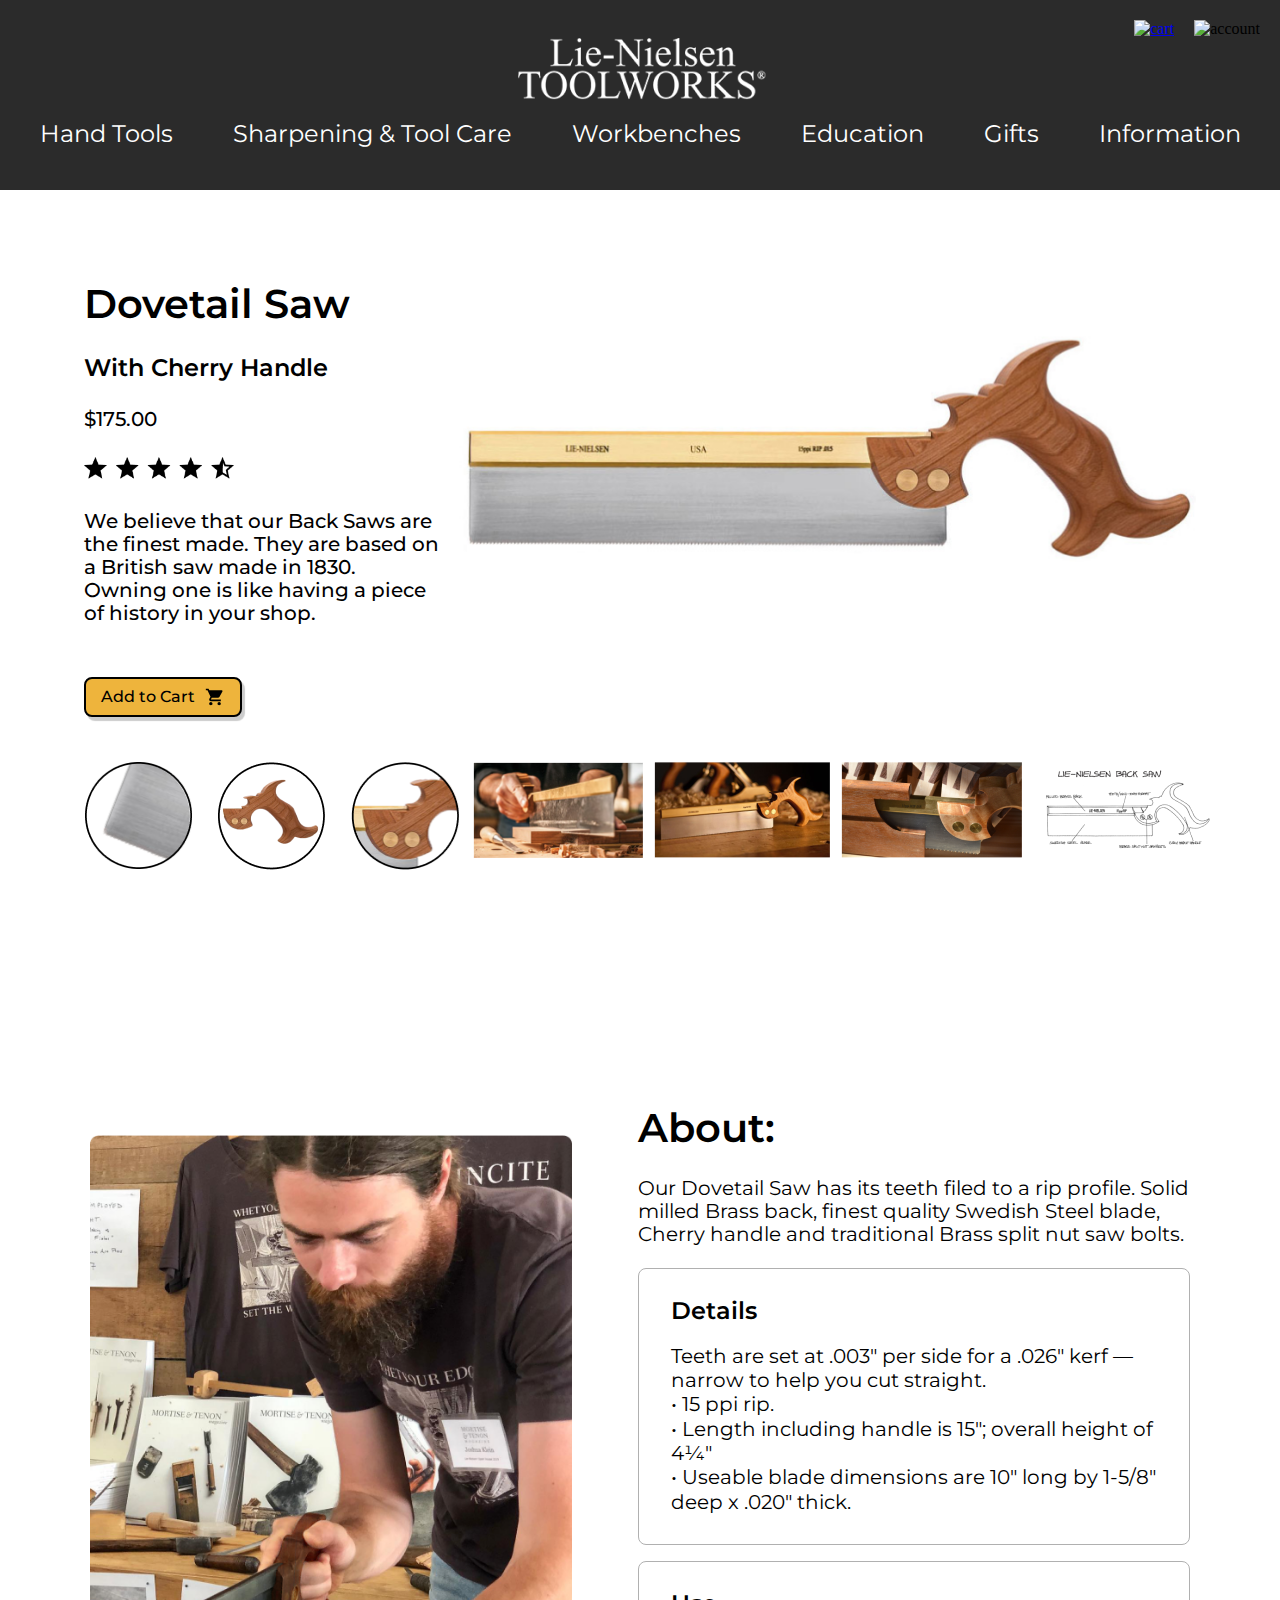
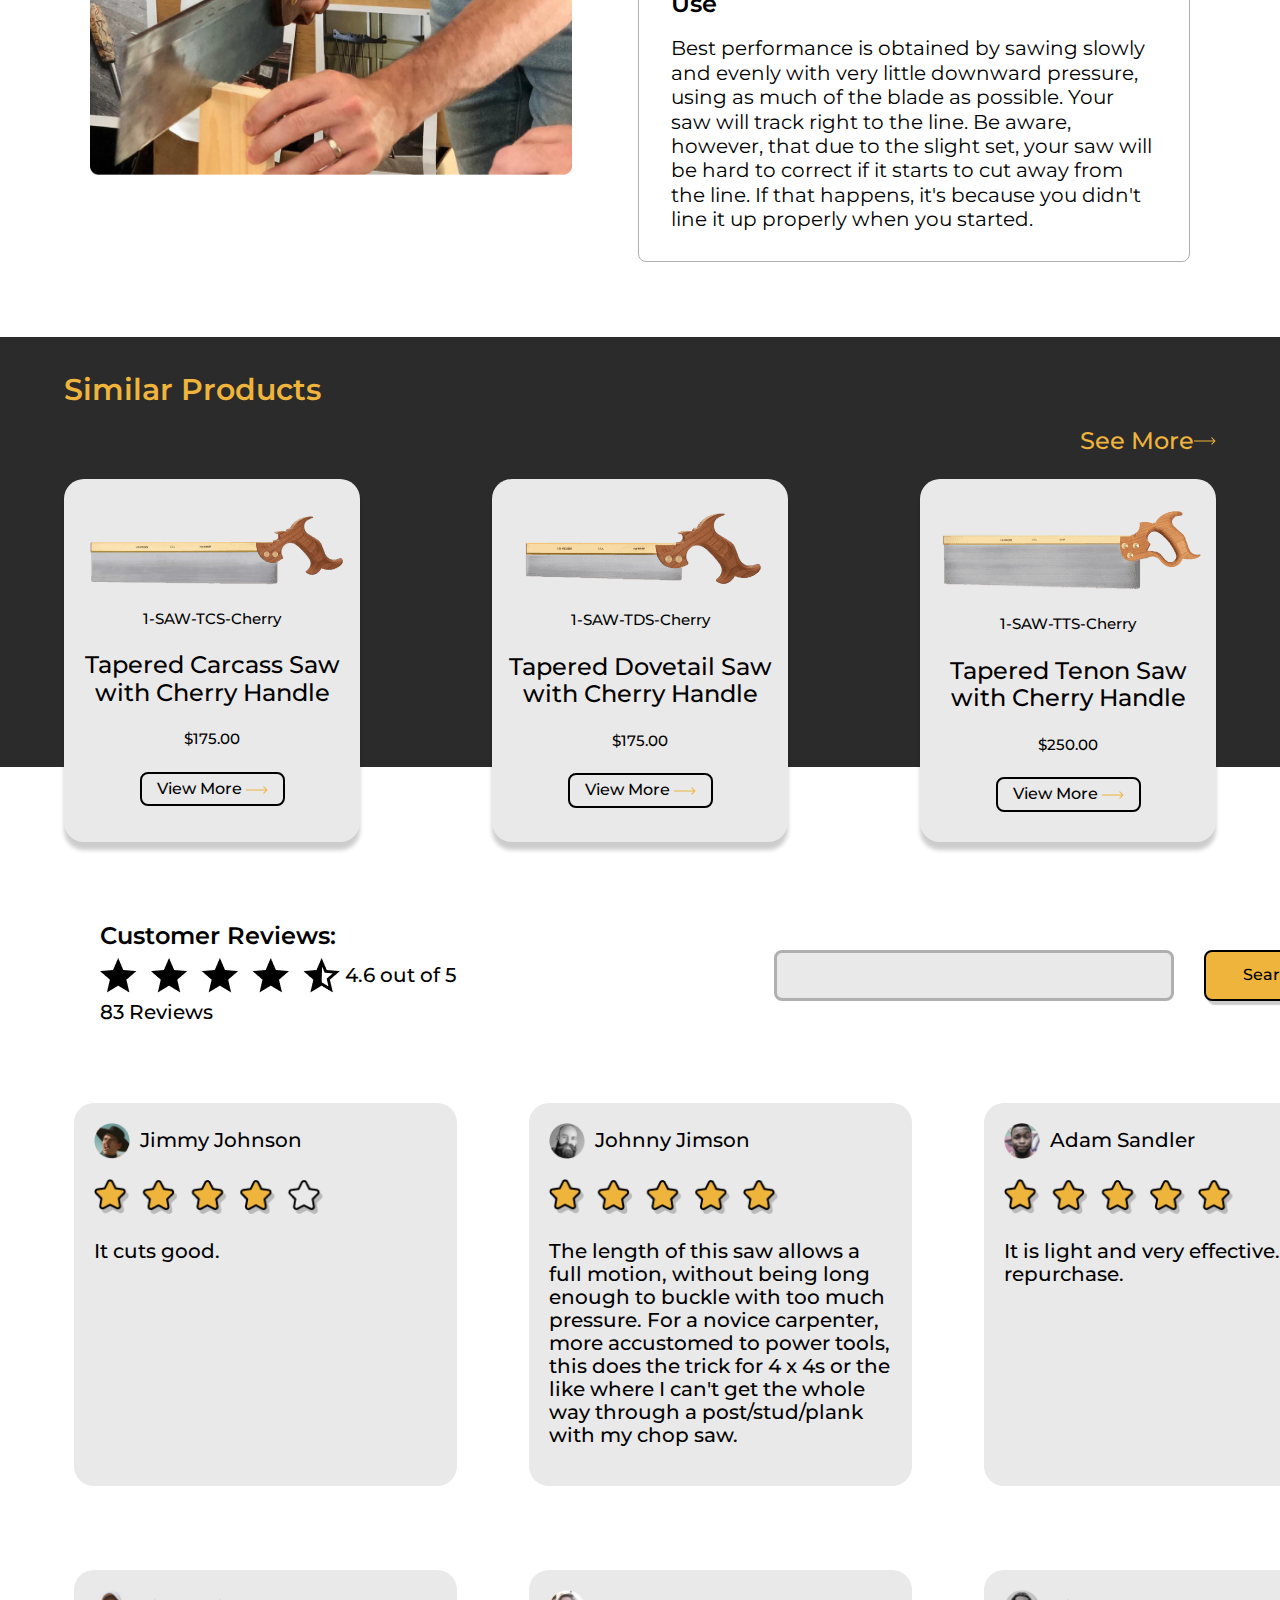
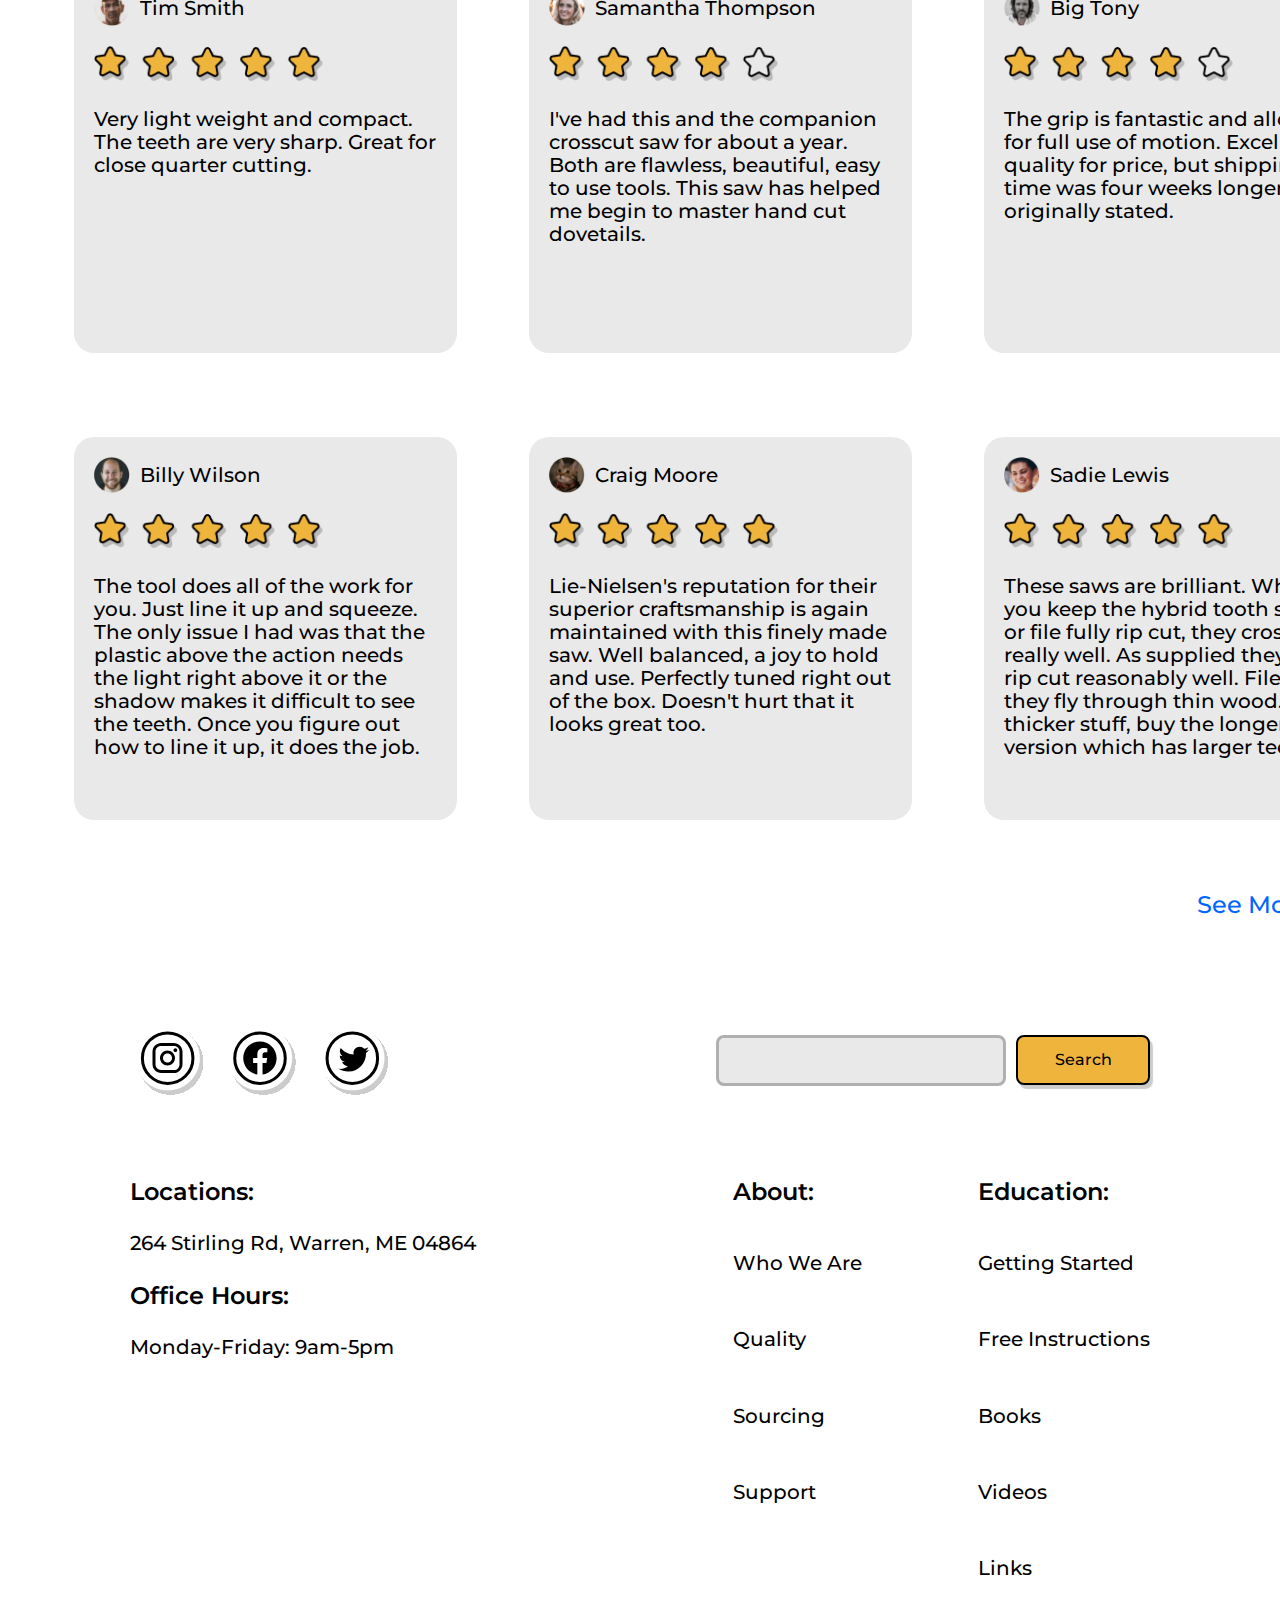
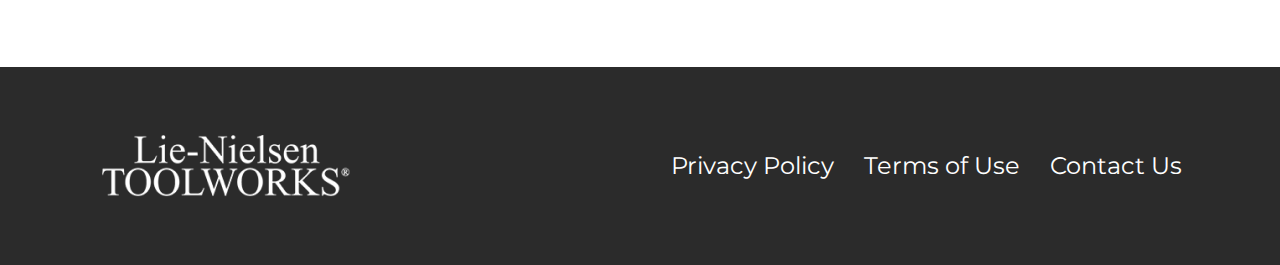
==== commit a6836e43: "Channges hahahha im so tired" ====
--- a/deploy/index.html
+++ b/deploy/index.html
@@ -60,9 +60,9 @@
                         <a href="index.html#reviews"> <img class="reviews"
                                 src="img/reviewstar.png" alt="review stars"></a>
         
-                        <h4>We believe that our Back Saws are the finest made anywhere. They are based on a British saw made in
+                        <h4 class="bodytext">We believe that our Back Saws are the finest made. They are based on a British saw made in
                             1830.
-                            Owning one is like having a piece of woodworking history in your shop.</h4>
+                            Owning one is like having a piece of history in your shop.</h4>
                     </section>
         
                     <a href="file:///Users/mirac/Desktop/Web-3-Final/deploy/checkout.html" class="yellowbutton"> Add to Cart
@@ -97,26 +97,26 @@
                 <article>
                     <aside>
                         <h1>About:</h1>
-                        <h7>Our Dovetail Saw has its teeth filed to a rip profile. Solid milled Brass back, finest quality Swedish
+                        <h6 class="hsixdetails">Our Dovetail Saw has its teeth filed to a rip profile. Solid milled Brass back, finest quality Swedish
                             Steel
-                            blade, Cherry handle and traditional Brass split nut saw bolts.</h7>
+                            blade, Cherry handle and traditional Brass split nut saw bolts.</h6>
                     </aside>
             
                     <section>
                         <div>
                             <h2>Details</h2>
             
-                            <h7>Teeth are set at .003" per side for a .026" kerf — narrow to help you cut straight.
+                            <h6 class="hsixdetails">Teeth are set at .003" per side for a .026" kerf — narrow to help you cut straight.
                                 <br>• 15 ppi rip.
                                 <br>• Length including handle is 15"; overall height of 4¼"
                                 <br>• Useable blade dimensions are 10" long by 1-5/8" deep x .020" thick.
-                            </h7>
+                            </h6>
                         </div>
             
                         <aside>
                             <h2>Use</h2>
             
-                            <h7>Best performance is obtained by sawing slowly and evenly with very little downward pressure, using
+                            <h6 class="hsixdetails">Best performance is obtained by sawing slowly and evenly with very little downward pressure, using
                                 as
                                 much
                                 of
@@ -126,7 +126,7 @@
                                 your saw will be hard to correct if it starts to cut away from the line. If that happens, it's
                                 because
                                 you
-                                didn't line it up properly when you started.</h7>
+                                didn't line it up properly when you started.</h6>
                         </aside>
                     </section>
                 </article>
@@ -171,7 +171,7 @@
                         <aside class="header">
                             <h2>Customer Reviews:</h2>
                             <article>
-                                <h4><img src="img/reviewstar.png" alt="review stars">4.6 out of 5</h4>
+                                <h4 id="reviewinfo"><img src="img/reviewstar.png" alt="review stars">4.6 out of 5</h4>
                     
                                 <section class="search">
                                     <input type="search">
@@ -317,7 +317,7 @@
                         </article>
                     
                         <article class="more">
-                            <h5>See More <img class="bluearrow" src="img/icons/arrowblue.svg" alt="arrow"></h5>
+                            <h3>See More <img class="bluearrow" src="img/icons/arrowblue.svg" alt="arrow"></h3>
                         </article>
                     </section>
     <section id="contact">
@@ -358,9 +358,9 @@
                                         <h4>Videos</h4>
                                         <h4>Links</h4>
                                     </section>
+                                </aside>
                             </div>
                         
-                            </aside>
                         </section>
     <footer id="footer"> 
                                 <img src="img/logo.png" alt="logo">
--- a/deploy/css/styles.css
+++ b/deploy/css/styles.css
@@ -370,20 +370,6 @@
 h6 {
   font-family: "Montserrat", sans-serif;
   font-weight: 500;
-  color: black;
-  font-size: 15px;
-}
-
-h7 {
-  font-family: "Montserrat", sans-serif;
-  font-weight: 400;
-  color: black;
-  font-size: 20px;
-}
-
-h8 {
-  font-family: "Montserrat", sans-serif;
-  font-weight: 600;
   color: black;
   font-size: 15px;
 }
@@ -595,6 +581,13 @@
     width: 641px;
   }
 }
+#details article .hsixdetails {
+  font-family: "Montserrat", sans-serif;
+  font-weight: 400;
+  color: black;
+  font-size: 20px;
+  margin: 0px;
+}
 #details article aside {
   padding-bottom: 22px;
 }
@@ -699,6 +692,8 @@
   flex-direction: column;
   gap: 5px;
   position: relative;
+  padding-top: 10px;
+  padding-left: 10px;
 }
 #header #burger-btn div {
   height: 3px;
@@ -712,6 +707,7 @@
 }
 #header #burger-btn.open div {
   transition: 0.3s;
+  z-index: 2000;
 }
 #header #burger-btn.open div:first-child {
   transform: rotate(45deg);
@@ -740,8 +736,19 @@
     right: -100%;
   }
   #main-menu.show-menu {
-    right: 0;
+    left: 0;
     transition: 0.3s;
+  }
+  #main-menu.show-menu ul {
+    display: inline;
+    display: flex;
+    flex-direction: column;
+    gap: 60px;
+    padding-top: 50px;
+  }
+  #main-menu.show-menu ul a {
+    color: #FFFFFF;
+    text-decoration: none;
   }
 }
 #main-menu ul {
@@ -753,7 +760,6 @@
 }
 @media (min-width: 1024px) {
   #main-menu ul {
-    display: inline;
     display: flex;
     align-items: center;
     gap: 60px;
@@ -767,7 +773,6 @@
 @media (min-width: 1024px) {
   #hero {
     margin: 64px 84px;
-    display: inline;
     height: 723.84px;
     display: flex;
     flex-direction: column;
@@ -807,14 +812,14 @@
     width: 150px;
   }
 }
+#hero aside .info section .bodytext {
+  width: 358px;
+}
 @media (min-width: 1024px) {
   #hero aside .info {
     padding-bottom: 45px;
     gap: 25px;
   }
-}
-#hero aside .info h4 {
-  width: 508px;
 }
 #hero aside .info h1, #hero aside .info h2, #hero aside .info h4 {
   text-align: center;
@@ -904,6 +909,17 @@
   align-items: center;
   justify-content: space-between;
   gap: 10px;
+}
+#reviews aside article #reviewinfo {
+  display: flex;
+  align-items: center;
+  gap: 5px;
+  font-size: 14px;
+}
+@media (min-width: 1024px) {
+  #reviews aside article #reviewinfo {
+    font-size: 20px;
+  }
 }
 #reviews aside article section {
   display: flex;
@@ -940,6 +956,9 @@
 }
 #reviews .reviews {
   display: flex;
+}
+#reviews .reviews ul li {
+  overflow: scroll;
 }
 @media (min-width: 1024px) {
   #reviews .reviews {
@@ -971,12 +990,19 @@
   display: flex;
   flex-direction: column;
   min-width: 300px;
+  max-height: 300px;
   align-items: flex-start;
   background-color: #E9E9E9;
   border-radius: 20px;
   display: flex;
   width: 383px;
   height: 383px;
+}
+@media (min-width: 1024px) {
+  #reviews .reviews ul li {
+    min-width: 383px;
+    max-height: 383px;
+  }
 }
 #reviews .reviews ul li div {
   display: flex;
@@ -1001,16 +1027,23 @@
   width: 229px;
   height: 35px;
 }
-#reviews .more h5 {
+#reviews .more h3 {
   color: #0066FF;
   display: flex;
   justify-content: flex-end;
-  padding-right: 100px;
+  padding-right: 10px;
   gap: 5px;
 }
+@media (min-width: 1024px) {
+  #reviews .more h3 {
+    display: flex;
+    justify-content: flex-end;
+    padding-right: 100px;
+  }
+}
 
 #similar {
-  margin: 111px 64px;
+  margin: 80px 64px;
 }
 #similar article,
 #similar ul {
@@ -1032,13 +1065,19 @@
     background-color: #2B2B2B;
   }
 }
+#similar .seemore {
+  display: none;
+}
 @media (min-width: 1024px) {
   #similar .seemore {
+    display: inline;
     color: #EEB43C;
+    display: flex;
   }
 }
 #similar h1 {
   color: #000000;
+  font-size: 30px;
 }
 @media (min-width: 1024px) {
   #similar h1 {
@@ -1106,7 +1145,7 @@
 @media (min-width: 1024px) {
   #checkout .mainimg {
     display: inline;
-    width: 100%;
+    width: 660px;
     height: auto;
   }
 }
@@ -1118,6 +1157,16 @@
   }
 }
 
+#content {
+  margin: 20px 20px 0px;
+}
+@media (min-width: 1024px) {
+  #content {
+    margin: 0px;
+    width: 780px;
+  }
+}
+
 @media (min-width: 1024px) {
   #bag {
     margin: 42px;
@@ -1132,7 +1181,7 @@
   align-items: center;
   border-top: 2px solid #DDDDDD;
   border-bottom: 2px solid #DDDDDD;
-  margin-top: 55px;
+  margin-top: 30px;
   margin-bottom: 55px;
 }
 #bag ul {
@@ -1144,6 +1193,12 @@
   flex-direction: column;
   height: 115px;
   justify-content: space-around;
+}
+#bag ul li .hsixbold {
+  font-family: "Montserrat", sans-serif;
+  font-weight: 600;
+  color: black;
+  font-size: 15px;
 }
 
 @media (min-width: 1024px) {
@@ -1173,6 +1228,7 @@
   display: flex;
   flex-direction: column;
   align-items: center;
+  gap: 5px;
 }
 @media (min-width: 1024px) {
   #forms form {
@@ -1203,14 +1259,19 @@
   }
 }
 
+@media (min-width: 1024px) {
+  #thankyou {
+    position: absolute;
+  }
+}
 #thankyou .mainimg {
   display: none;
 }
 @media (min-width: 1024px) {
   #thankyou .mainimg {
     display: inline;
-    width: 100%;
-    height: 100%;
+    width: 660px;
+    height: auto;
   }
 }
 @media (min-width: 1024px) {
@@ -1222,23 +1283,49 @@
 }
 #thankyou aside {
   display: flex;
-  width: 420px;
+  flex-direction: column;
+  align-items: center;
+  text-align: center;
+  width: 390px;
   margin-bottom: 30px;
   margin-top: 30px;
 }
-#thankyou aside h6 {
+#thankyou aside h1 {
+  font-size: 24px;
+}
+#thankyou aside .track {
+  text-decoration: underline #B0B0B0 1.2px;
+}
+#thankyou aside .middle {
+  margin: 10px 0px 40px;
+  padding: 0px 20px;
+}
+#thankyou aside .middle h6 {
   color: #B0B0B0;
+  font-size: 14px;
+}
+#thankyou aside .yellowbutton {
+  display: flex;
+  justify-content: center;
+  width: 190px;
 }
 @media (min-width: 1024px) {
   #thankyou aside {
+    margin: 0px;
     padding-left: 160px;
     display: flex;
     flex-direction: column;
     align-items: center;
     justify-content: space-evenly;
   }
+  #thankyou aside h1 {
+    font-size: 40px;
+  }
   #thankyou aside h4 {
     margin: 0px;
+  }
+  #thankyou aside h6 {
+    font-size: 18px;
   }
   #thankyou aside .top {
     text-align: center;
@@ -1247,9 +1334,6 @@
   #thankyou aside .middle {
     margin-bottom: 10px;
   }
-  #thankyou aside .track {
-    text-decoration: underline #000000 2px;
-  }
   #thankyou aside h6 {
     text-align: center;
   }
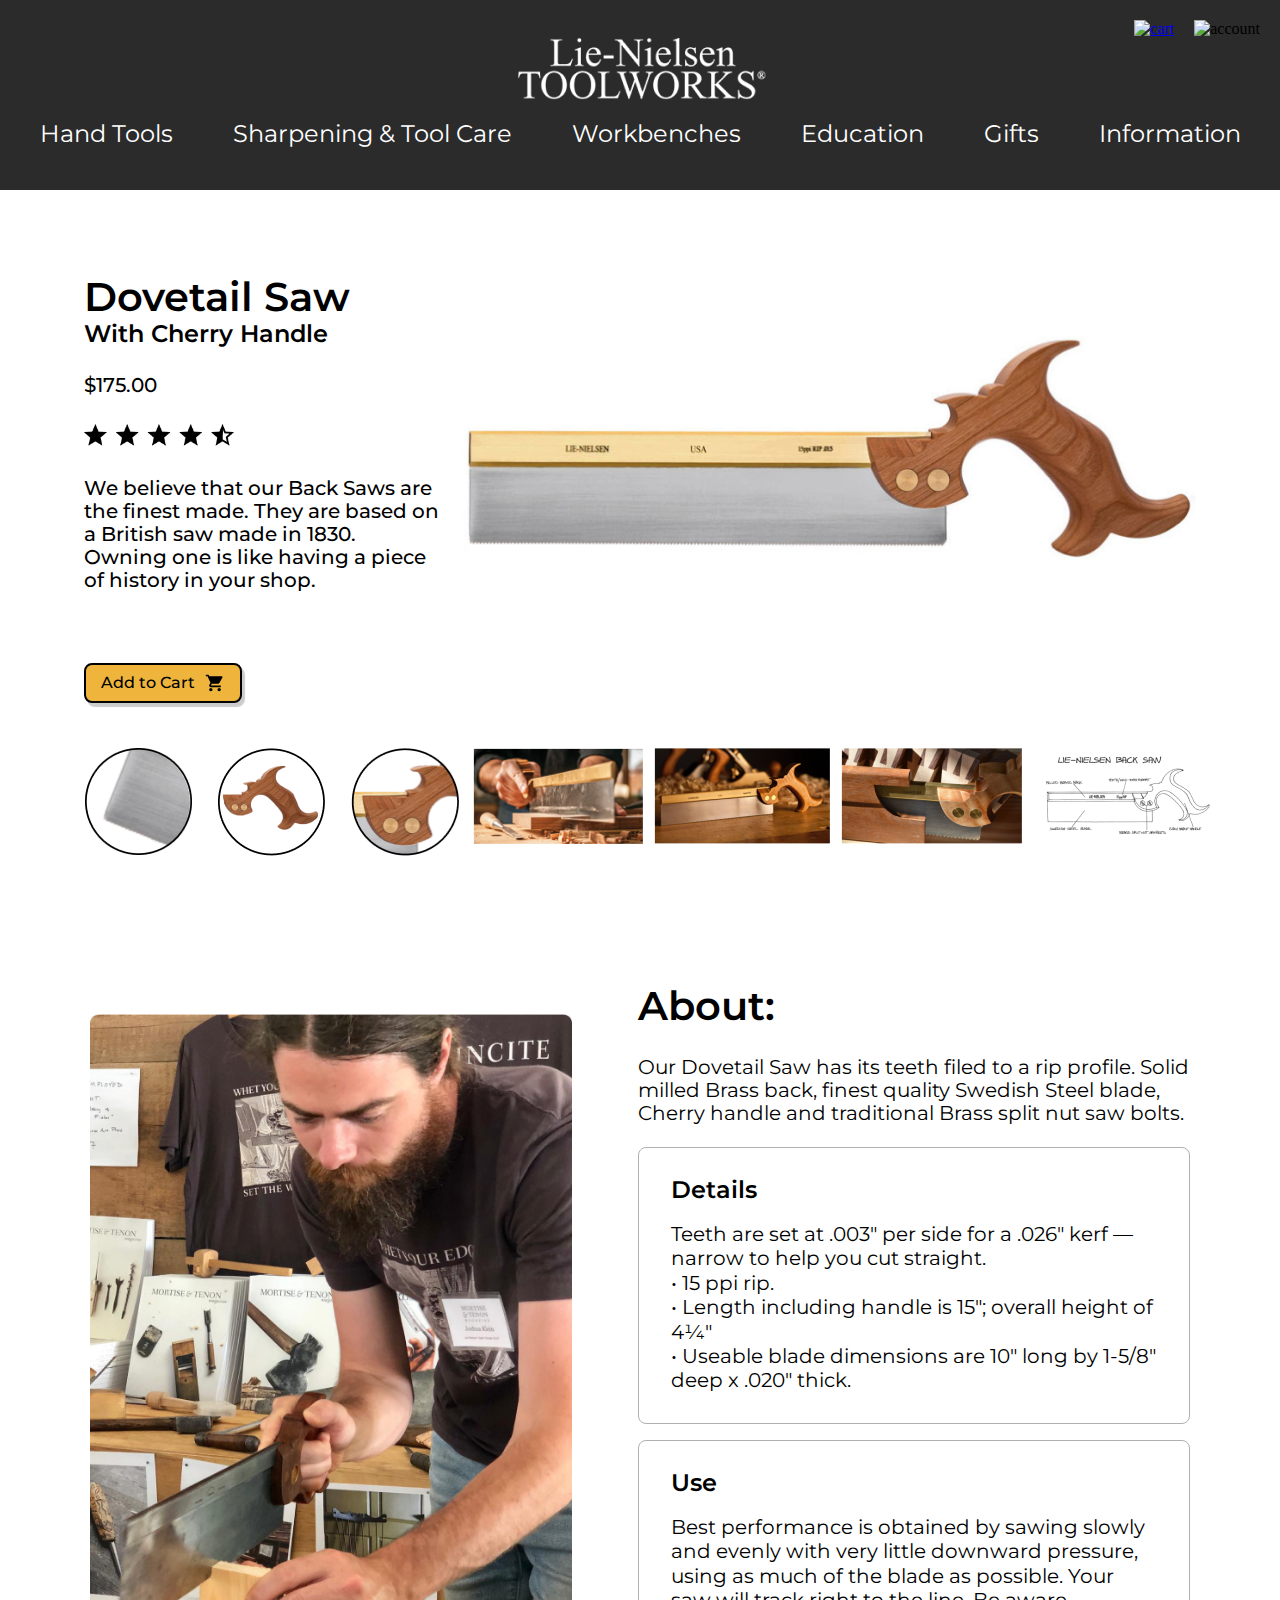
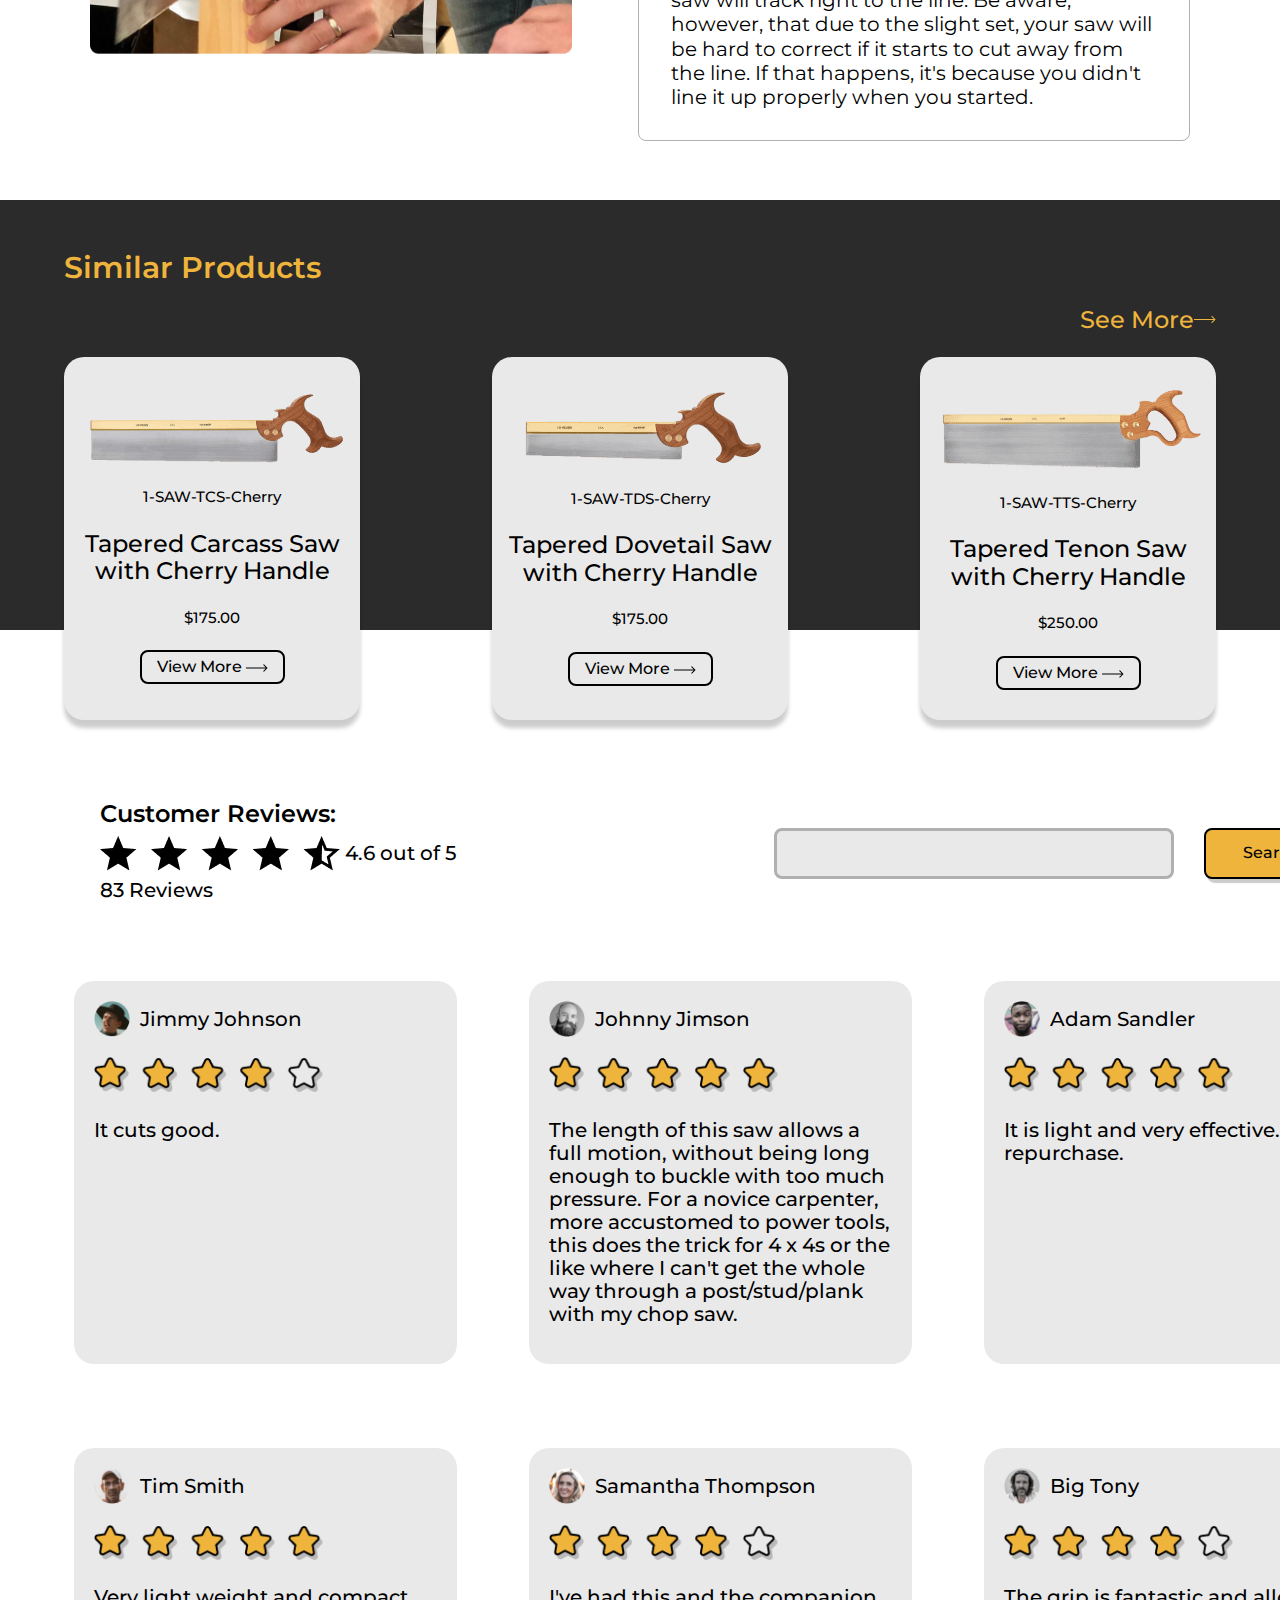
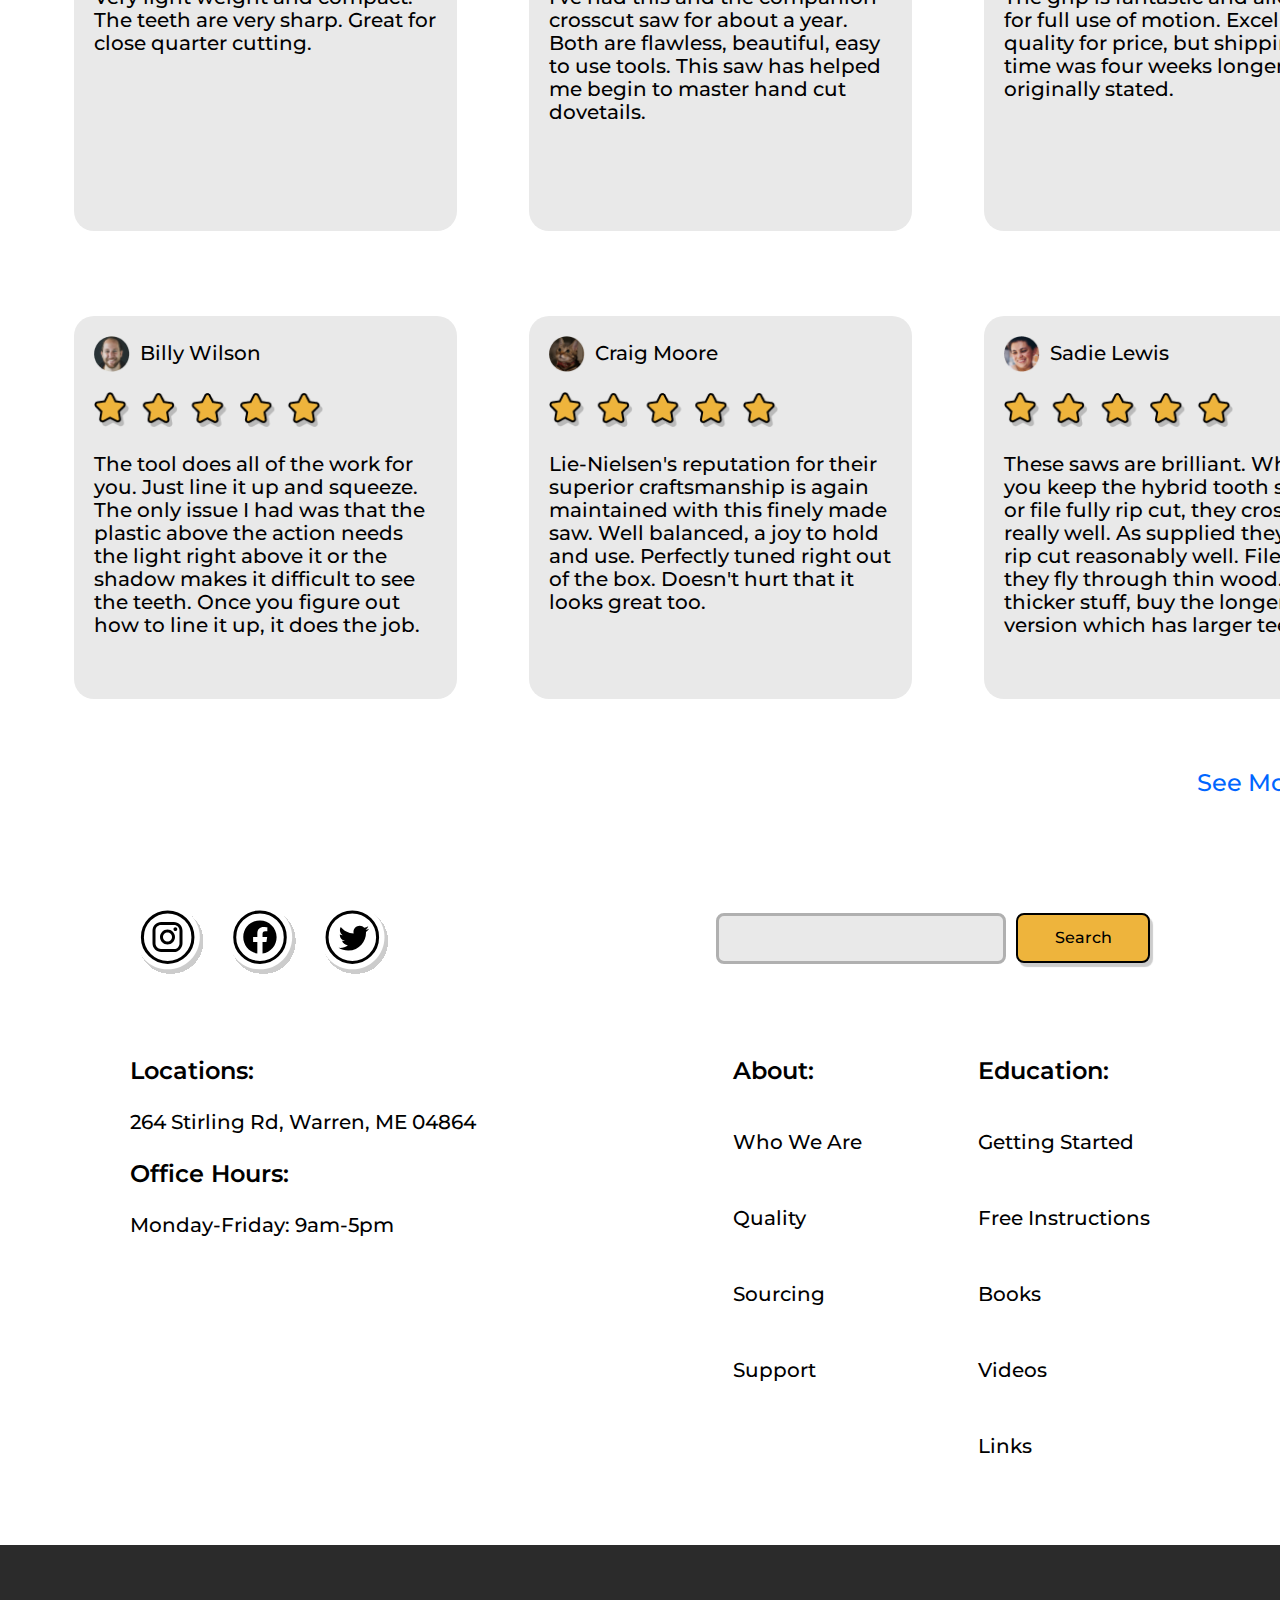
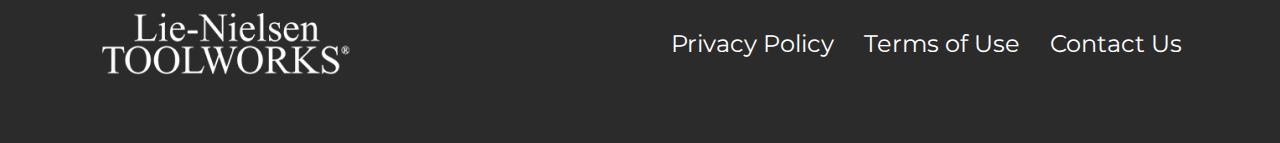
==== commit 49fbfb69: "Corrections" ====
--- a/deploy/index.html
+++ b/deploy/index.html
@@ -36,12 +36,12 @@
     
         <nav id="main-menu">
             <ul>
-                <li><a href="#">Hand Tools</a></li>
-                <li><a href="#">Sharpening & Tool Care</a></li>
-                <li><a href="#">Workbenches</a></li>
-                <li><a href="#">Education</a></li>
-                <li><a href="#">Gifts</a></li>
-                <li><a href="#">Information</a></li>
+                <li><a href="#" class="headerbtn">Hand Tools</a></li>
+                <li><a href="#" class="headerbtn">Sharpening & Tool Care</a></li>
+                <li><a href="#" class="headerbtn">Workbenches</a></li>
+                <li><a href="#" class="headerbtn">Education</a></li>
+                <li><a href="#" class="headerbtn">Gifts</a></li>
+                <li><a href="#" class="headerbtn">Information</a></li>
             </ul>
         </nav>
     </header>
@@ -135,7 +135,7 @@
                 
                     <article>
                         <h1>Similar Products</h1>
-                        <h3 class="seemore">See More <img src="img/icons/Arrow.svg" alt="arrow"></h3>
+                        <a href="#"><h3 class="seemore">See More <img src="img/icons/Arrow.svg" alt="arrow"></h3></a>
                     </article>
                 
                     <span></span>
@@ -146,7 +146,7 @@
                             <h6>1-SAW-TCS-Cherry</h6>
                             <h3>Tapered Carcass Saw with Cherry Handle</h3>
                             <h6>$175.00</h6>
-                            <a href="#" class="clearbutton">View More <img src="img/icons/Arrow.svg" alt="arrow"></a>
+                            <a href="#" class="clearbutton">View More <img class="viewarrow" src="img/icons/Arrow.svg" alt="arrow"></a>
                         </li>
                 
                         <li class="tds">
@@ -154,7 +154,7 @@
                             <h6>1-SAW-TDS-Cherry</h6>
                             <h3>Tapered Dovetail Saw with Cherry Handle</h3>
                             <h6>$175.00</h6>
-                            <a href="#" class="clearbutton">View More <img src="img/icons/Arrow.svg" alt="arrow"></a>
+                            <a href="#" class="clearbutton">View More <img class="viewarrow" src="img/icons/Arrow.svg" alt="arrow"></a>
                         </li>
                 
                         <li class="tts">
@@ -162,7 +162,7 @@
                             <h6>1-SAW-TTS-Cherry</h6>
                             <h3>Tapered Tenon Saw with Cherry Handle</h3>
                             <h6>$250.00</h6>
-                            <a href="#" class="clearbutton">View More <img src="img/icons/Arrow.svg" alt="arrow"></a>
+                            <a href="#" class="clearbutton">View More <img class="viewarrow" src="img/icons/Arrow.svg" alt="arrow"></a>
                         </li>
                     </ul>
                 </section>
@@ -317,7 +317,7 @@
                         </article>
                     
                         <article class="more">
-                            <h3>See More <img class="bluearrow" src="img/icons/arrowblue.svg" alt="arrow"></h3>
+                            <a href="#"><h3>See More <img class="bluearrow" src="img/icons/arrowblue.svg" alt="arrow"></h3></a>
                         </article>
                     </section>
     <section id="contact">
@@ -343,20 +343,20 @@
                                     <article>
                                         <h2>About:</h2>
                         
-                                        <h4>Who We Are</h4>
-                                        <h4>Quality</h4>
-                                        <h4>Sourcing</h4>
-                                        <h4>Support</h4>
+                                        <a href="#"><h4>Who We Are</h4></a>
+                                        <a href="#"><h4>Quality</h4></a>
+                                        <a href="#"><h4>Sourcing</h4></a>
+                                        <a href="#"><h4>Support</h4></a>
                                     </article>
                         
                                     <section>
                                         <h2>Education:</h2>
                         
-                                        <h4>Getting Started</h4>
-                                        <h4>Free Instructions</h4>
-                                        <h4>Books</h4>
-                                        <h4>Videos</h4>
-                                        <h4>Links</h4>
+                                        <a href="#"><h4>Getting Started</h4></a>
+                                        <a href="#"><h4>Free Instructions</h4></a>
+                                        <a href="#"><h4>Books</h4></a>
+                                        <a href="#"><h4>Videos</h4></a>
+                                        <a href="#"><h4>Links</h4></a>
                                     </section>
                                 </aside>
                             </div>
@@ -366,9 +366,9 @@
                                 <img src="img/logo.png" alt="logo">
                             
                                 <div>
-                                    <a href="#">Privacy Policy</a>
-                                    <a href="#">Terms of Use</a>
-                                    <a href="#">Contact Us</a>
+                                    <a href="#" class="footerbtn">Privacy Policy</a>
+                                    <a href="#" class="footerbtn">Terms of Use</a>
+                                    <a href="#" class="footerbtn">Contact Us</a>
                                 </div>
                             </footer>
     
--- a/deploy/css/styles.css
+++ b/deploy/css/styles.css
@@ -533,10 +533,23 @@
   display: flex;
   flex-direction: column;
 }
+#contact div .location article a {
+  text-decoration: none;
+}
+#contact div .location article a :hover {
+  color: #858585;
+}
 #contact div .location section {
   display: flex;
   flex-direction: column;
   align-items: flex-start;
+  text-decoration: none;
+}
+#contact div .location section a {
+  text-decoration: none;
+}
+#contact div .location section a :hover {
+  color: #858585;
 }
 
 #details {
@@ -620,6 +633,9 @@
   height: 46px;
   background-color: #2B2B2B;
 }
+footer .footerbtn:hover {
+  color: #EEB43C;
+}
 @media (min-width: 1024px) {
   footer {
     height: 198px;
@@ -656,6 +672,10 @@
   background-color: #2B2B2B;
   width: 100%;
   height: 43px;
+  z-index: 2000;
+}
+#header .headerbtn:hover {
+  color: #EEB43C;
 }
 @media (min-width: 1024px) {
   #header {
@@ -685,6 +705,9 @@
     gap: 20px;
     padding-top: 20px;
     padding-right: 20px;
+  }
+  #header #icons a:hover, #header #icons img:hover {
+    filter: invert(79%) sepia(79%) saturate(632%) hue-rotate(327deg) brightness(97%) contrast(91%) opacity(100%);
   }
 }
 #header #burger-btn {
@@ -773,7 +796,6 @@
 @media (min-width: 1024px) {
   #hero {
     margin: 64px 84px;
-    height: 723.84px;
     display: flex;
     flex-direction: column;
     align-items: center;
@@ -787,7 +809,7 @@
   #hero aside {
     display: flex;
     flex-direction: row;
-    justify-content: space-evenly;
+    justify-content: space-between;
     width: 100%;
   }
 }
@@ -796,11 +818,20 @@
   flex-direction: column;
   align-items: center;
   padding-bottom: 44px;
+  padding-top: 20px;
 }
 @media (min-width: 1024px) {
   #hero aside .info {
     flex-direction: column;
     align-items: flex-start;
+  }
+}
+#hero aside .info section h1, #hero aside .info section h2 {
+  margin: 0px;
+}
+@media (min-width: 1024px) {
+  #hero aside .info section {
+    padding-bottom: 20px;
   }
 }
 #hero aside .info section .reviews {
@@ -894,6 +925,7 @@
   display: flex;
   flex-direction: column;
   padding-bottom: 45px;
+  padding-left: 15px;
 }
 #reviews aside * {
   margin: 0px;
@@ -902,6 +934,7 @@
   #reviews aside {
     margin-left: 100px;
     margin-right: 100px;
+    padding-left: 0px;
   }
 }
 #reviews aside article {
@@ -969,6 +1002,7 @@
   overflow: scroll;
   width: 100vw;
   justify-content: flex-start;
+  padding-left: 15px;
   display: flex;
   flex-direction: row;
   gap: 24px;
@@ -984,6 +1018,7 @@
     width: 1290px;
     height: 1330px;
     gap: 72px;
+    padding-left: 0px;
   }
 }
 #reviews .reviews ul li {
@@ -1027,18 +1062,26 @@
   width: 229px;
   height: 35px;
 }
+#reviews .more a {
+  text-decoration: none;
+}
+#reviews .more a :hover {
+  text-decoration: underline #0066FF 1.5px;
+}
 #reviews .more h3 {
   color: #0066FF;
   display: flex;
   justify-content: flex-end;
   padding-right: 10px;
   gap: 5px;
+  font-size: 20px;
 }
 @media (min-width: 1024px) {
   #reviews .more h3 {
     display: flex;
     justify-content: flex-end;
     padding-right: 100px;
+    font-size: 24px;
   }
 }
 
@@ -1061,9 +1104,15 @@
     width: 100%;
     height: 430px;
     left: 0px;
-    top: 1937px;
+    top: 1800px;
     background-color: #2B2B2B;
   }
+}
+#similar a {
+  text-decoration: none;
+}
+#similar a :hover {
+  text-decoration: underline #EEB43C 1.5px;
 }
 #similar .seemore {
   display: none;
@@ -1078,12 +1127,14 @@
 #similar h1 {
   color: #000000;
   font-size: 30px;
+  padding-bottom: 20px;
 }
 @media (min-width: 1024px) {
   #similar h1 {
     color: #EEB43C;
     padding-top: 40px;
     padding-left: 0px;
+    padding-bottom: 0px;
   }
 }
 #similar h3 {
@@ -1095,7 +1146,7 @@
   display: flex;
   flex-direction: column;
   align-items: center;
-  gap: 20px;
+  gap: 30px;
 }
 @media (min-width: 1024px) {
   #similar ul {
@@ -1138,22 +1189,38 @@
 #similar ul li h3 {
   text-align: center;
 }
-
-#checkout .mainimg {
-  display: none;
-}
-@media (min-width: 1024px) {
-  #checkout .mainimg {
+#similar ul li .viewarrow {
+  filter: brightness(0%);
+}
+
+#checkout #checkoutimgs {
+  display: flex;
+  flex-direction: column;
+}
+#checkout #checkoutimgs .imgsticky {
+  display: none;
+}
+@media (min-width: 1024px) {
+  #checkout #checkoutimgs .imgsticky {
     display: inline;
     width: 660px;
     height: auto;
+  }
+}
+#checkout #checkoutimgs .imgtwo {
+  display: none;
+}
+@media (min-width: 1024px) {
+  #checkout #checkoutimgs .imgtwo {
+    display: inline;
+    width: 660px;
   }
 }
 @media (min-width: 1024px) {
   #checkout {
     display: grid;
     grid-template-columns: 1fr 1fr;
-    grid-template-areas: 50% 50%;
+    grid-template-areas: "checkoutimgs content";
   }
 }
 
@@ -1172,7 +1239,12 @@
     margin: 42px;
   }
 }
-#bag h1, #bag h2, #bag h3, #bag h4, #bag h5, #bag h6 {
+#bag h1,
+#bag h2,
+#bag h3,
+#bag h4,
+#bag h5,
+#bag h6 {
   margin-top: 0px;
   margin-bottom: 0px;
 }
@@ -1259,9 +1331,19 @@
   }
 }
 
+#thankyou {
+  display: flex;
+  justify-content: center;
+  align-items: center;
+}
 @media (min-width: 1024px) {
   #thankyou {
-    position: absolute;
+    position: fixed;
+    top: 190px;
+    bottom: 0;
+    left: 0;
+    right: 0;
+    height: 834px;
   }
 }
 #thankyou .mainimg {
@@ -1275,7 +1357,7 @@
   }
 }
 @media (min-width: 1024px) {
-  #thankyou {
+  #thankyou #thankyoupage {
     display: grid;
     grid-template-columns: 1fr 1fr;
     grid-template-areas: 50% 50%;
@@ -1312,11 +1394,11 @@
 @media (min-width: 1024px) {
   #thankyou aside {
     margin: 0px;
-    padding-left: 160px;
+    padding-top: 80px;
     display: flex;
     flex-direction: column;
     align-items: center;
-    justify-content: space-evenly;
+    width: 660px;
   }
   #thankyou aside h1 {
     font-size: 40px;
